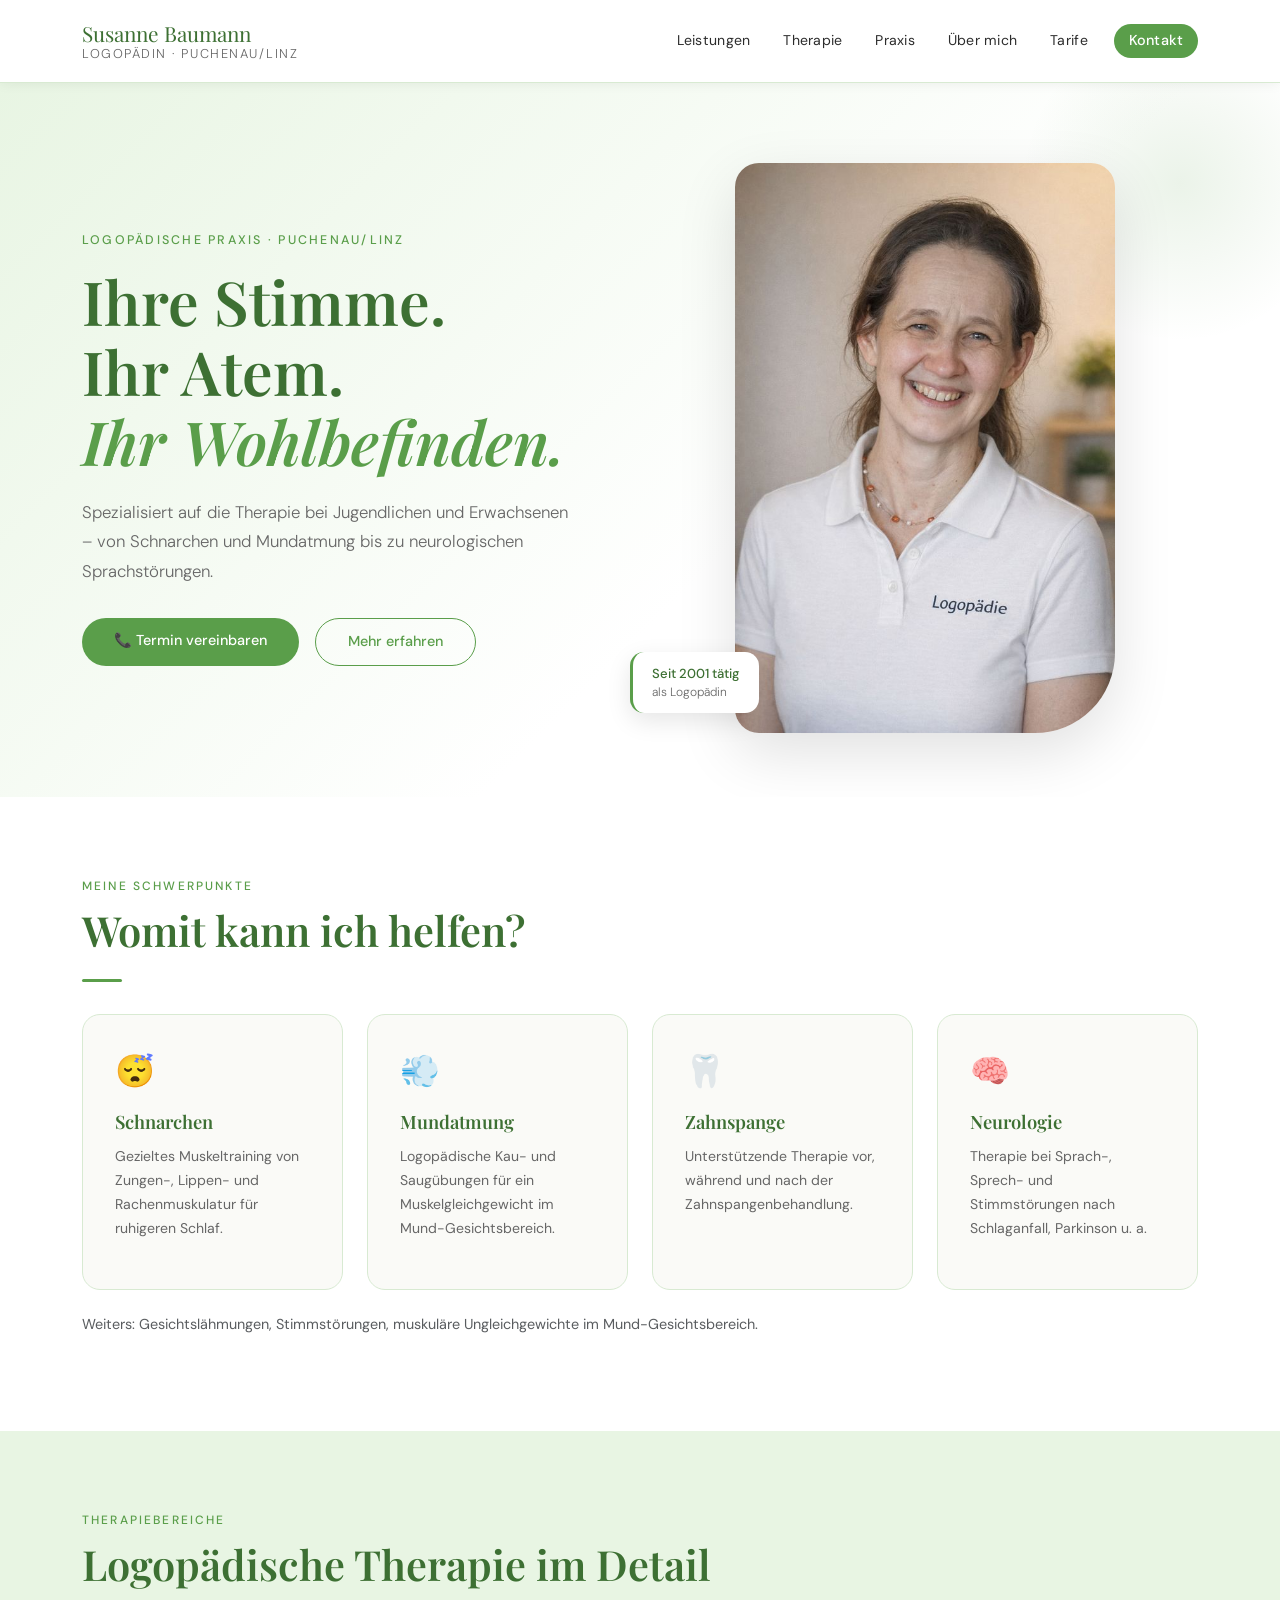
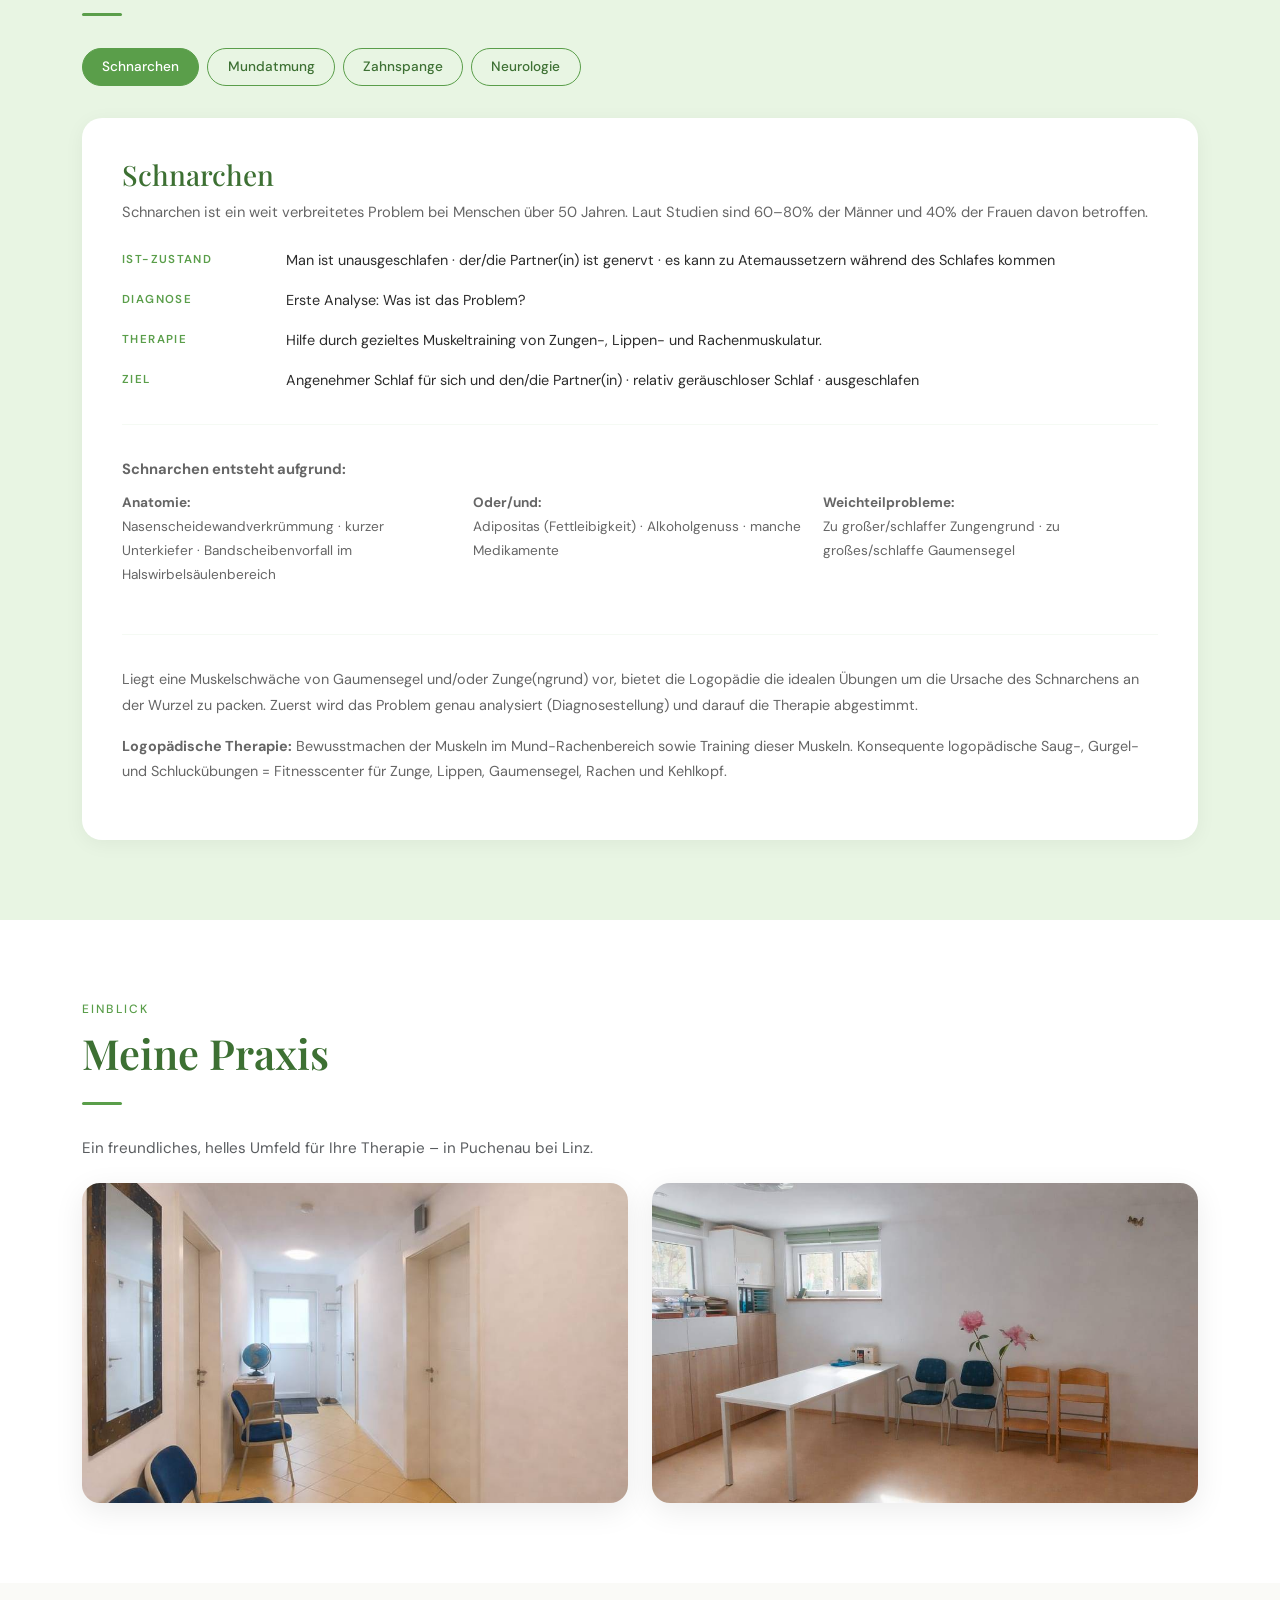
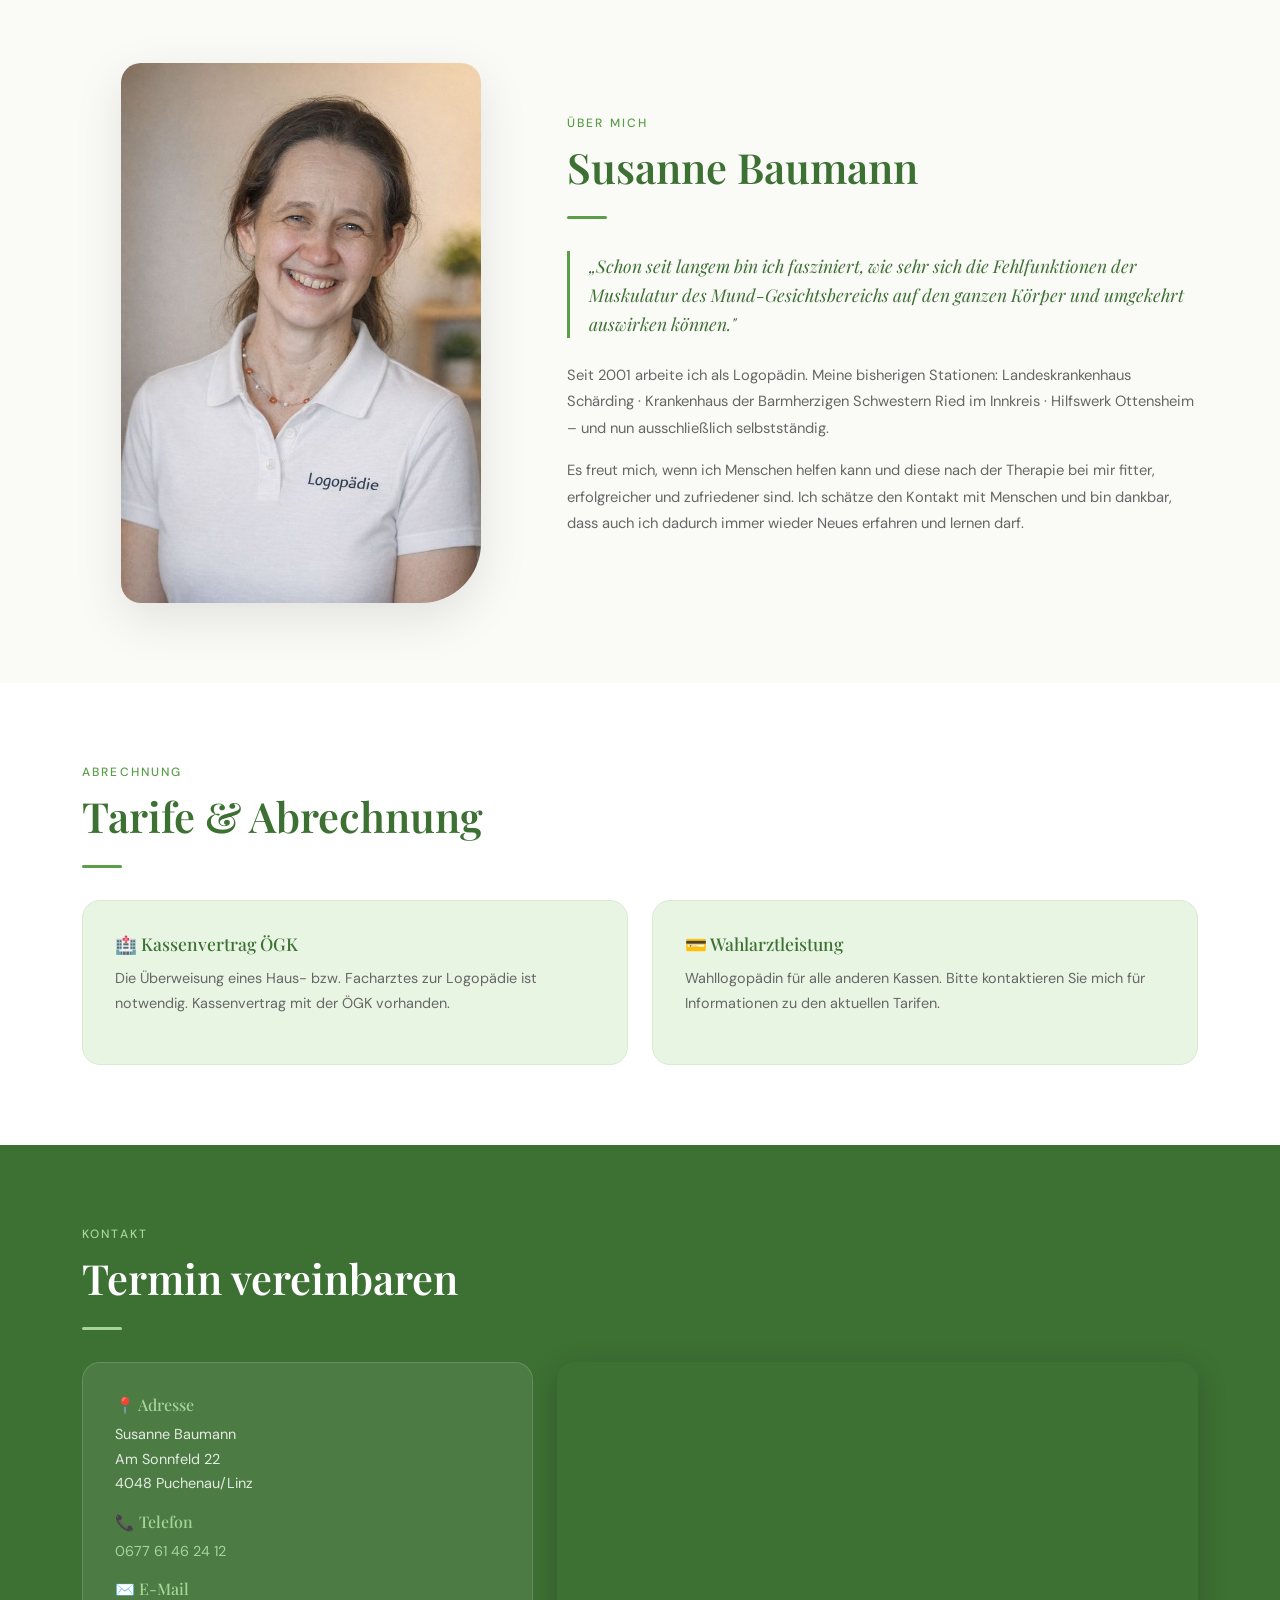
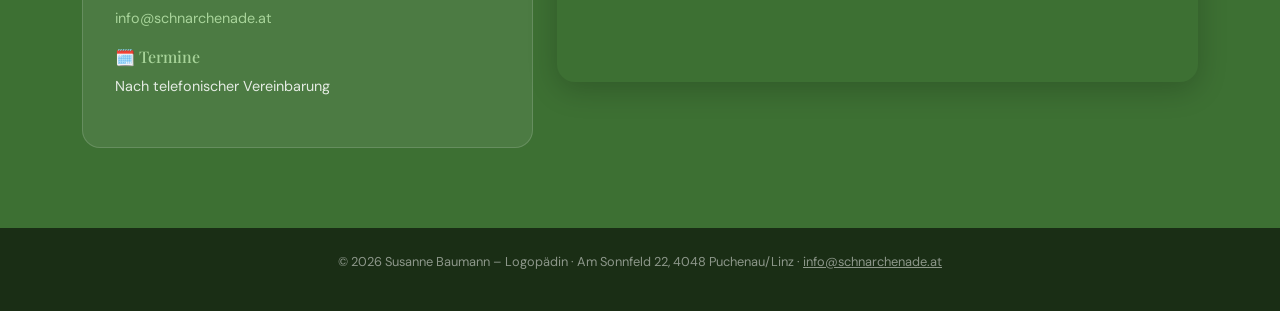
==== index.html @ 0a7bc2b5 "index added" ====
<!DOCTYPE html>
<html lang="de">
<head>
  <meta charset="UTF-8" />
  <meta name="viewport" content="width=device-width, initial-scale=1.0"/>
  <title>Susanne Baumann – Logopädin | Puchenau/Linz</title>
  <link href="https://cdnjs.cloudflare.com/ajax/libs/bootstrap/5.3.2/css/bootstrap.min.css" rel="stylesheet"/>
  <link href="https://fonts.googleapis.com/css2?family=Playfair+Display:ital,wght@0,400;0,600;1,400&family=DM+Sans:wght@300;400;500&display=swap" rel="stylesheet"/>
  <style>
    :root {
      --green: #5a9e4a;
      --green-dark: #3d7033;
      --green-light: #e8f5e3;
      --green-mid: #a8d49a;
      --off-white: #fafaf7;
      --text: #2c2c2c;
      --text-muted: #666;
      --border: #d8ead2;
    }

    * { box-sizing: border-box; margin: 0; padding: 0; }

    body {
      font-family: 'DM Sans', sans-serif;
      color: var(--text);
      background: var(--off-white);
      scroll-behavior: smooth;
    }

    /* ── NAVBAR ── */
    .navbar {
      background: white;
      border-bottom: 1px solid var(--border);
      padding: 1rem 0;
      position: sticky;
      top: 0;
      z-index: 1000;
      box-shadow: 0 1px 12px rgba(0,0,0,0.06);
    }
    .navbar-brand {
      font-family: 'Playfair Display', serif;
      font-size: 1.3rem;
      color: var(--green-dark) !important;
      line-height: 1.2;
    }
    .navbar-brand span {
      display: block;
      font-size: 0.8rem;
      font-family: 'DM Sans', sans-serif;
      font-weight: 300;
      color: var(--text-muted);
      letter-spacing: 0.12em;
      text-transform: uppercase;
    }
    .nav-link {
      color: var(--text) !important;
      font-size: 0.88rem;
      font-weight: 400;
      letter-spacing: 0.02em;
      padding: 0.4rem 0.9rem !important;
      border-radius: 20px;
      transition: all 0.2s;
    }
    .nav-link:hover, .nav-link.active {
      background: var(--green-light);
      color: var(--green-dark) !important;
    }
    .navbar-toggler { border: none; }
    .navbar-toggler:focus { box-shadow: none; }

    /* ── HERO ── */
    #hero {
      background: linear-gradient(135deg, var(--green-light) 0%, #fff 60%);
      padding: 5rem 0 4rem;
      position: relative;
      overflow: hidden;
    }
    #hero::before {
      content: '';
      position: absolute;
      top: -60px; right: -60px;
      width: 320px; height: 320px;
      border-radius: 50%;
      background: radial-gradient(circle, rgba(90,158,74,0.12), transparent 70%);
    }
    .hero-eyebrow {
      font-size: 0.78rem;
      letter-spacing: 0.18em;
      text-transform: uppercase;
      color: var(--green);
      font-weight: 500;
      margin-bottom: 1rem;
    }
    .hero-title {
      font-family: 'Playfair Display', serif;
      font-size: clamp(2.2rem, 5vw, 3.8rem);
      font-weight: 600;
      line-height: 1.15;
      color: var(--green-dark);
      margin-bottom: 1.4rem;
    }
    .hero-title em {
      font-style: italic;
      color: var(--green);
    }
    .hero-lead {
      font-size: 1.05rem;
      color: var(--text-muted);
      font-weight: 300;
      max-width: 500px;
      line-height: 1.75;
      margin-bottom: 2rem;
    }
    .btn-primary-green {
      background: var(--green);
      color: white;
      border: none;
      padding: 0.75rem 2rem;
      border-radius: 40px;
      font-size: 0.9rem;
      font-weight: 500;
      text-decoration: none;
      transition: all 0.25s;
      display: inline-block;
    }
    .btn-primary-green:hover {
      background: var(--green-dark);
      color: white;
      transform: translateY(-1px);
      box-shadow: 0 6px 20px rgba(90,158,74,0.3);
    }
    .btn-outline-green {
      border: 1.5px solid var(--green);
      color: var(--green);
      padding: 0.75rem 2rem;
      border-radius: 40px;
      font-size: 0.9rem;
      font-weight: 500;
      text-decoration: none;
      transition: all 0.25s;
      display: inline-block;
      background: transparent;
    }
    .btn-outline-green:hover {
      background: var(--green-light);
      color: var(--green-dark);
    }
    .hero-photo-wrap {
      position: relative;
    }
    .hero-photo {
      width: 100%;
      max-width: 380px;
      border-radius: 24px 24px 80px 24px;
      object-fit: cover;
      box-shadow: 0 20px 60px rgba(0,0,0,0.12);
      display: block;
      margin: 0 auto;
    }
    .hero-badge {
      position: absolute;
      bottom: 20px; left: -10px;
      background: white;
      border-radius: 14px;
      padding: 0.75rem 1.2rem;
      box-shadow: 0 8px 24px rgba(0,0,0,0.1);
      font-size: 0.82rem;
      font-weight: 500;
      color: var(--green-dark);
      border-left: 3px solid var(--green);
    }
    .hero-badge small { display: block; color: var(--text-muted); font-weight: 300; font-size: 0.75rem; }

    /* ── SECTION TITLES ── */
    section { padding: 5rem 0; }
    .section-label {
      font-size: 0.75rem;
      letter-spacing: 0.18em;
      text-transform: uppercase;
      color: var(--green);
      font-weight: 500;
      margin-bottom: 0.6rem;
    }
    .section-title {
      font-family: 'Playfair Display', serif;
      font-size: clamp(1.7rem, 3.5vw, 2.6rem);
      font-weight: 600;
      color: var(--green-dark);
      margin-bottom: 1.5rem;
    }
    .divider {
      width: 40px;
      height: 3px;
      background: var(--green);
      border-radius: 2px;
      margin-bottom: 2rem;
    }

    /* ── SPECIALISIERUNGEN ── */
    #spezialisierungen { background: white; }
    .service-card {
      background: var(--off-white);
      border: 1px solid var(--border);
      border-radius: 18px;
      padding: 2rem;
      height: 100%;
      transition: all 0.25s;
      cursor: pointer;
      text-decoration: none;
      color: inherit;
      display: block;
    }
    .service-card:hover {
      transform: translateY(-4px);
      box-shadow: 0 16px 40px rgba(90,158,74,0.12);
      border-color: var(--green-mid);
      color: inherit;
    }
    .service-icon {
      font-size: 2rem;
      margin-bottom: 1rem;
    }
    .service-card h4 {
      font-family: 'Playfair Display', serif;
      font-size: 1.15rem;
      font-weight: 600;
      color: var(--green-dark);
      margin-bottom: 0.75rem;
    }
    .service-card p { font-size: 0.88rem; color: var(--text-muted); line-height: 1.7; }

    /* ── LEISTUNGEN DETAIL ── */
    #leistungen { background: var(--green-light); }
    .leistung-panel {
      display: none;
    }
    .leistung-panel.active { display: block; }
    .leistung-tabs {
      display: flex;
      flex-wrap: wrap;
      gap: 0.5rem;
      margin-bottom: 2rem;
    }
    .leistung-tab {
      padding: 0.5rem 1.2rem;
      border-radius: 25px;
      border: 1.5px solid var(--green);
      background: transparent;
      color: var(--green-dark);
      font-size: 0.85rem;
      font-weight: 500;
      cursor: pointer;
      transition: all 0.2s;
    }
    .leistung-tab.active, .leistung-tab:hover {
      background: var(--green);
      color: white;
    }
    .info-grid {
      display: grid;
      grid-template-columns: 140px 1fr;
      gap: 1rem 1.5rem;
      margin-top: 1.5rem;
    }
    .info-label {
      font-size: 0.72rem;
      letter-spacing: 0.12em;
      text-transform: uppercase;
      font-weight: 600;
      color: var(--green);
      padding-top: 2px;
    }
    .info-val { font-size: 0.9rem; color: var(--text); line-height: 1.65; }
    .leistung-content-box {
      background: white;
      border-radius: 20px;
      padding: 2.5rem;
      box-shadow: 0 4px 20px rgba(0,0,0,0.05);
    }
    .leistung-content-box h3 {
      font-family: 'Playfair Display', serif;
      color: var(--green-dark);
      margin-bottom: 0.5rem;
    }
    .leistung-content-box p { font-size: 0.92rem; line-height: 1.75; color: var(--text-muted); }
    .leistung-content-box ul { padding-left: 1.2rem; }
    .leistung-content-box ul li { font-size: 0.9rem; color: var(--text-muted); margin-bottom: 0.3rem; }

    /* ── PRAXIS FOTOS ── */
    #praxis { background: white; }
    .praxis-img {
      border-radius: 18px;
      object-fit: cover;
      width: 100%;
      height: 320px;
      box-shadow: 0 8px 30px rgba(0,0,0,0.08);
    }

    /* ── ÜBER MICH ── */
    #about { background: var(--off-white); }
    .about-photo {
      border-radius: 20px 20px 60px 20px;
      object-fit: cover;
      width: 100%;
      max-width: 360px;
      box-shadow: 0 16px 50px rgba(0,0,0,0.1);
    }
    .about-quote {
      font-family: 'Playfair Display', serif;
      font-style: italic;
      font-size: 1.1rem;
      color: var(--green-dark);
      border-left: 3px solid var(--green);
      padding-left: 1.2rem;
      margin: 1.5rem 0;
      line-height: 1.65;
    }

    /* ── TARIFE ── */
    #tarife { background: white; }
    .tarif-card {
      background: var(--green-light);
      border-radius: 18px;
      padding: 2rem;
      border: 1px solid var(--border);
    }
    .tarif-card h4 {
      font-family: 'Playfair Display', serif;
      color: var(--green-dark);
      font-size: 1.1rem;
      margin-bottom: 0.75rem;
    }

    /* ── KONTAKT ── */
    #kontakt { background: var(--green-dark); color: white; }
    #kontakt .section-title { color: white; }
    #kontakt .section-label { color: var(--green-mid); }
    .kontakt-card {
      background: rgba(255,255,255,0.08);
      border: 1px solid rgba(255,255,255,0.15);
      border-radius: 18px;
      padding: 2rem;
    }
    .kontakt-card h5 {
      font-family: 'Playfair Display', serif;
      font-size: 1rem;
      margin-bottom: 0.5rem;
      color: var(--green-mid);
    }
    .kontakt-card p { color: rgba(255,255,255,0.85); font-size: 0.9rem; line-height: 1.7; }
    .kontakt-card a { color: var(--green-mid); text-decoration: none; }
    .kontakt-card a:hover { color: white; }
    .map-wrap {
      border-radius: 18px;
      overflow: hidden;
      height: 320px;
      box-shadow: 0 8px 30px rgba(0,0,0,0.2);
    }
    .map-wrap iframe { width: 100%; height: 100%; border: 0; }

    /* ── FOOTER ── */
    footer {
      background: #1a2e15;
      color: rgba(255,255,255,0.5);
      text-align: center;
      padding: 1.5rem;
      font-size: 0.8rem;
    }

    /* ── RESPONSIVE ── */
    @media (max-width: 768px) {
      #hero { padding: 3rem 0 2.5rem; }
      .hero-photo { max-width: 280px; margin-top: 2.5rem; }
      .hero-badge { display: none; }
      .info-grid { grid-template-columns: 1fr; gap: 0.5rem; }
      .info-label { margin-bottom: 0; }
      section { padding: 3.5rem 0; }
    }

    /* ── ANIMATIONS ── */
    .fade-in {
      opacity: 0;
      transform: translateY(20px);
      transition: opacity 0.5s ease, transform 0.5s ease;
    }
    .fade-in.visible {
      opacity: 1;
      transform: translateY(0);
    }
  </style>
</head>
<body>

<!-- NAVBAR -->
<nav class="navbar navbar-expand-lg">
  <div class="container">
    <a class="navbar-brand" href="#hero">
      Susanne Baumann
      <span>Logopädin · Puchenau/Linz</span>
    </a>
    <button class="navbar-toggler" type="button" data-bs-toggle="collapse" data-bs-target="#navMenu">
      <span class="navbar-toggler-icon"></span>
    </button>
    <div class="collapse navbar-collapse justify-content-end" id="navMenu">
      <ul class="navbar-nav gap-1">
        <li class="nav-item"><a class="nav-link" href="#spezialisierungen">Leistungen</a></li>
        <li class="nav-item"><a class="nav-link" href="#leistungen">Therapie</a></li>
        <li class="nav-item"><a class="nav-link" href="#praxis">Praxis</a></li>
        <li class="nav-item"><a class="nav-link" href="#about">Über mich</a></li>
        <li class="nav-item"><a class="nav-link" href="#tarife">Tarife</a></li>
        <li class="nav-item"><a class="nav-link btn-primary-green ms-2" href="#kontakt" style="color:white!important">Kontakt</a></li>
      </ul>
    </div>
  </div>
</nav>

<!-- HERO -->
<section id="hero">
  <div class="container">
    <div class="row align-items-center">
      <div class="col-lg-6 col-md-7">
        <p class="hero-eyebrow">Logopädische Praxis · Puchenau/Linz</p>
        <h1 class="hero-title">Ihre Stimme.<br>Ihr Atem.<br><em>Ihr Wohlbefinden.</em></h1>
        <p class="hero-lead">Spezialisiert auf die Therapie bei Jugendlichen und Erwachsenen – von Schnarchen und Mundatmung bis zu neurologischen Sprachstörungen.</p>
        <div class="d-flex flex-wrap gap-3">
          <a href="tel:067761462412" class="btn-primary-green">📞 Termin vereinbaren</a>
          <a href="#leistungen" class="btn-outline-green">Mehr erfahren</a>
        </div>
      </div>
      <div class="col-lg-6 col-md-5 hero-photo-wrap">
        <img src="[data-uri]" alt="Susanne Baumann, Logopädin" class="hero-photo"/>
        <div class="hero-badge">
          Seit 2001 tätig<br><small>als Logopädin</small>
        </div>
      </div>
    </div>
  </div>
</section>

<!-- SPEZIALISIERUNGEN -->
<section id="spezialisierungen">
  <div class="container">
    <div class="fade-in">
      <p class="section-label">Meine Schwerpunkte</p>
      <h2 class="section-title">Womit kann ich helfen?</h2>
      <div class="divider"></div>
    </div>
    <div class="row g-4">
      <div class="col-md-6 col-lg-3 fade-in">
        <a href="#" onclick="showTab('schnarchen')" class="service-card">
          <div class="service-icon">😴</div>
          <h4>Schnarchen</h4>
          <p>Gezieltes Muskeltraining von Zungen-, Lippen- und Rachenmuskulatur für ruhigeren Schlaf.</p>
        </a>
      </div>
      <div class="col-md-6 col-lg-3 fade-in">
        <a href="#" onclick="showTab('mundatmung')" class="service-card">
          <div class="service-icon">💨</div>
          <h4>Mundatmung</h4>
          <p>Logopädische Kau- und Saugübungen für ein Muskelgleichgewicht im Mund-Gesichtsbereich.</p>
        </a>
      </div>
      <div class="col-md-6 col-lg-3 fade-in">
        <a href="#" onclick="showTab('zahnspange')" class="service-card">
          <div class="service-icon">🦷</div>
          <h4>Zahnspange</h4>
          <p>Unterstützende Therapie vor, während und nach der Zahnspangenbehandlung.</p>
        </a>
      </div>
      <div class="col-md-6 col-lg-3 fade-in">
        <a href="#" onclick="showTab('neurologie')" class="service-card">
          <div class="service-icon">🧠</div>
          <h4>Neurologie</h4>
          <p>Therapie bei Sprach-, Sprech- und Stimmstörungen nach Schlaganfall, Parkinson u. a.</p>
        </a>
      </div>
    </div>
    <p class="text-muted mt-4 fade-in" style="font-size:0.9rem">Weiters: Gesichtslähmungen, Stimmstörungen, muskuläre Ungleichgewichte im Mund-Gesichtsbereich.</p>
  </div>
</section>

<!-- LEISTUNGEN DETAIL -->
<section id="leistungen">
  <div class="container">
    <div class="fade-in">
      <p class="section-label">Therapiebereiche</p>
      <h2 class="section-title">Logopädische Therapie im Detail</h2>
      <div class="divider"></div>
    </div>
    <div class="leistung-tabs fade-in">
      <button class="leistung-tab active" onclick="showTab('schnarchen')">Schnarchen</button>
      <button class="leistung-tab" onclick="showTab('mundatmung')">Mundatmung</button>
      <button class="leistung-tab" onclick="showTab('zahnspange')">Zahnspange</button>
      <button class="leistung-tab" onclick="showTab('neurologie')">Neurologie</button>
    </div>

    <!-- SCHNARCHEN -->
    <div class="leistung-panel active fade-in" id="panel-schnarchen">
      <div class="leistung-content-box">
        <h3>Schnarchen</h3>
        <p class="mt-2 mb-3">Schnarchen ist ein weit verbreitetes Problem bei Menschen über 50 Jahren. Laut Studien sind 60–80% der Männer und 40% der Frauen davon betroffen.</p>
        <div class="info-grid">
          <span class="info-label">Ist-Zustand</span>
          <span class="info-val">Man ist unausgeschlafen · der/die Partner(in) ist genervt · es kann zu Atemaussetzern während des Schlafes kommen</span>
          <span class="info-label">Diagnose</span>
          <span class="info-val">Erste Analyse: Was ist das Problem?</span>
          <span class="info-label">Therapie</span>
          <span class="info-val">Hilfe durch gezieltes Muskeltraining von Zungen-, Lippen- und Rachenmuskulatur.</span>
          <span class="info-label">Ziel</span>
          <span class="info-val">Angenehmer Schlaf für sich und den/die Partner(in) · relativ geräuschloser Schlaf · ausgeschlafen</span>
        </div>
        <hr style="border-color:var(--border); margin: 2rem 0"/>
        <p class="mb-2"><strong>Schnarchen entsteht aufgrund:</strong></p>
        <div class="row g-3">
          <div class="col-md-4">
            <p style="font-size:0.85rem; color:var(--text-muted)"><strong>Anatomie:</strong><br>Nasenscheidewandverkrümmung · kurzer Unterkiefer · Bandscheibenvorfall im Halswirbelsäulenbereich</p>
          </div>
          <div class="col-md-4">
            <p style="font-size:0.85rem; color:var(--text-muted)"><strong>Oder/und:</strong><br>Adipositas (Fettleibigkeit) · Alkoholgenuss · manche Medikamente</p>
          </div>
          <div class="col-md-4">
            <p style="font-size:0.85rem; color:var(--text-muted)"><strong>Weichteilprobleme:</strong><br>Zu großer/schlaffer Zungengrund · zu großes/schlaffe Gaumensegel</p>
          </div>
        </div>
        <hr style="border-color:var(--border); margin: 2rem 0"/>
        <p style="font-size:0.9rem; color:var(--text-muted)">Liegt eine Muskelschwäche von Gaumensegel und/oder Zunge(ngrund) vor, bietet die Logopädie die idealen Übungen um die Ursache des Schnarchens an der Wurzel zu packen. Zuerst wird das Problem genau analysiert (Diagnosestellung) und darauf die Therapie abgestimmt.</p>
        <p class="mt-3" style="font-size:0.9rem; color:var(--text-muted)"><strong>Logopädische Therapie:</strong> Bewusstmachen der Muskeln im Mund-Rachenbereich sowie Training dieser Muskeln. Konsequente logopädische Saug-, Gurgel- und Schluckübungen = Fitnesscenter für Zunge, Lippen, Gaumensegel, Rachen und Kehlkopf.</p>
      </div>
    </div>

    <!-- MUNDATMUNG -->
    <div class="leistung-panel fade-in" id="panel-mundatmung">
      <div class="leistung-content-box">
        <h3>Mundatmung</h3>
        <p class="mt-2 mb-3">Logopädische Therapie für die Umstellung auf Nasenatmung – in jedem Alter sinnvoll.</p>
        <div class="info-grid">
          <span class="info-label">Warum</span>
          <span class="info-val">Ein geschlossener Mund hat den Vorteil, dass die Atemluft gefiltert, angefeuchtet und angewärmt in den Körper kommt. Dies bedeutet weniger Atemwegserkrankungen und Mittelohrentzündungen.</span>
          <span class="info-label">Wie</span>
          <span class="info-val">Durch logopädische Kau- und Saugübungen erreicht man ein Muskelgleichgewicht im Mund-Gesichtsbereich.</span>
          <span class="info-label">Wann</span>
          <span class="info-val">In jedem Alter sinnvoll, da sich durch die Nasenatmung die Lebensqualität für viele sehr verbessert.</span>
          <span class="info-label">Ziel</span>
          <span class="info-val">Nasenatmung</span>
          <span class="info-label">Sonstiges</span>
          <span class="info-val">Menschen mit offener Mundhaltung neigen sehr häufig zum Schnarchen.</span>
        </div>
      </div>
    </div>

    <!-- ZAHNSPANGE -->
    <div class="leistung-panel fade-in" id="panel-zahnspange">
      <div class="leistung-content-box">
        <h3>Zahnspange</h3>
        <p class="mt-2 mb-3">Logopädische Therapie als Begleitung zur Zahnspangenbehandlung.</p>
        <div class="info-grid">
          <span class="info-label">Wann</span>
          <span class="info-val">Vor, während und nach der Zahnspangenbehandlung besteht die Möglichkeit der logopädischen Therapie.</span>
          <span class="info-label">Warum</span>
          <span class="info-val">Lippen-, Zungen- und andere Gesichts- und Kaumuskeln sind maßgeblich an der Formung der Zahnstellung beteiligt. Zu schwache oder zu starke Muskeln können zu Zahnfehlstellungen führen. Ein ausgewogenes Verhältnis der Muskulatur hilft enorm, Zahnstellungen d.h. Zahnbögen harmonisch zu formen.</span>
          <span class="info-label">Wie</span>
          <span class="info-val">Durch logopädische Kau-, Saug- und Schluckübungen erreicht man ein Muskelgleichgewicht im Mund-Gesichtsbereich.</span>
          <span class="info-label">Ziel</span>
          <span class="info-val">Dauerhafter Erfolg der Zahnspangenbehandlung + ev. schnelleres Erreichen des Ziels der Zahnspangenbehandlung.</span>
        </div>
      </div>
    </div>

    <!-- NEUROLOGIE -->
    <div class="leistung-panel fade-in" id="panel-neurologie">
      <div class="leistung-content-box">
        <h3>Neurologie</h3>
        <p class="mt-2 mb-3">Logopädische Therapie nach neurologischen Erkrankungen.</p>
        <div class="info-grid">
          <span class="info-label">Warum / Wann</span>
          <span class="info-val">Nach Schlaganfall, Gehirnblutung, Schädel-Hirn-Trauma, bei Parkinson etc. bestehen Probleme der Sprache, des Sprechens, der Stimme, der Atmung und des Schluckens.</span>
          <span class="info-label">Ziel</span>
          <span class="info-val">Verbesserung der Sprache, des Sprechens, der Stimme und der Kommunikationsfähigkeit sowie des Schluckens.</span>
          <span class="info-label">Wo</span>
          <span class="info-val">In meiner Praxis. Bei Bedarf mache ich gerne Hausbesuche.</span>
        </div>
      </div>
    </div>
  </div>
</section>

<!-- PRAXIS FOTOS -->
<section id="praxis">
  <div class="container">
    <div class="fade-in">
      <p class="section-label">Einblick</p>
      <h2 class="section-title">Meine Praxis</h2>
      <div class="divider"></div>
      <p class="text-muted mb-4" style="font-size:0.95rem">Ein freundliches, helles Umfeld für Ihre Therapie – in Puchenau bei Linz.</p>
    </div>
    <div class="row g-4">
      <div class="col-md-6 fade-in">
        <img src="[data-uri]" alt="Wartebereich Praxis" class="praxis-img"/>
      </div>
      <div class="col-md-6 fade-in">
        <img src="[data-uri]" alt="Therapieraum Praxis" class="praxis-img"/>
      </div>
    </div>
  </div>
</section>

<!-- ÜBER MICH -->
<section id="about">
  <div class="container">
    <div class="row align-items-center g-5">
      <div class="col-md-5 text-center fade-in">
        <img src="[data-uri]" alt="Susanne Baumann" class="about-photo"/>
      </div>
      <div class="col-md-7 fade-in">
        <p class="section-label">Über mich</p>
        <h2 class="section-title">Susanne Baumann</h2>
        <div class="divider"></div>
        <blockquote class="about-quote">
          „Schon seit langem bin ich fasziniert, wie sehr sich die Fehlfunktionen der Muskulatur des Mund-Gesichtsbereichs auf den ganzen Körper und umgekehrt auswirken können."
        </blockquote>
        <p style="font-size:0.92rem; color:var(--text-muted); line-height:1.8">Seit 2001 arbeite ich als Logopädin. Meine bisherigen Stationen: Landeskrankenhaus Schärding · Krankenhaus der Barmherzigen Schwestern Ried im Innkreis · Hilfswerk Ottensheim – und nun ausschließlich selbstständig.</p>
        <p class="mt-3" style="font-size:0.92rem; color:var(--text-muted); line-height:1.8">Es freut mich, wenn ich Menschen helfen kann und diese nach der Therapie bei mir fitter, erfolgreicher und zufriedener sind. Ich schätze den Kontakt mit Menschen und bin dankbar, dass auch ich dadurch immer wieder Neues erfahren und lernen darf.</p>
      </div>
    </div>
  </div>
</section>

<!-- TARIFE -->
<section id="tarife">
  <div class="container">
    <div class="fade-in">
      <p class="section-label">Abrechnung</p>
      <h2 class="section-title">Tarife & Abrechnung</h2>
      <div class="divider"></div>
    </div>
    <div class="row g-4">
      <div class="col-md-6 fade-in">
        <div class="tarif-card">
          <h4>🏥 Kassenvertrag ÖGK</h4>
          <p style="font-size:0.9rem; color:var(--text-muted); line-height:1.75">Die Überweisung eines Haus- bzw. Facharztes zur Logopädie ist notwendig. Kassenvertrag mit der ÖGK vorhanden.</p>
        </div>
      </div>
      <div class="col-md-6 fade-in">
        <div class="tarif-card">
          <h4>💳 Wahlarztleistung</h4>
          <p style="font-size:0.9rem; color:var(--text-muted); line-height:1.75">Wahllogopädin für alle anderen Kassen. Bitte kontaktieren Sie mich für Informationen zu den aktuellen Tarifen.</p>
        </div>
      </div>
    </div>
  </div>
</section>

<!-- KONTAKT -->
<section id="kontakt">
  <div class="container">
    <div class="fade-in">
      <p class="section-label">Kontakt</p>
      <h2 class="section-title">Termin vereinbaren</h2>
      <div class="divider" style="background:var(--green-mid)"></div>
    </div>
    <div class="row g-4 align-items-stretch">
      <div class="col-md-5 fade-in">
        <div class="kontakt-card h-100">
          <h5>📍 Adresse</h5>
          <p>Susanne Baumann<br>Am Sonnfeld 22<br>4048 Puchenau/Linz</p>
          <h5 class="mt-3">📞 Telefon</h5>
          <p><a href="tel:067761462412">0677 61 46 24 12</a></p>
          <h5 class="mt-3">✉️ E-Mail</h5>
          <p><a href="mailto:info@schnarchenade.at">info@schnarchenade.at</a></p>
          <h5 class="mt-3">🗓️ Termine</h5>
          <p>Nach telefonischer Vereinbarung</p>
        </div>
      </div>
      <div class="col-md-7 fade-in">
        <div class="map-wrap">
          <iframe
            src="https://www.google.com/maps/embed?pb=!1m18!1m12!1m3!1d2655.2!2d14.2613!3d48.3287!2m3!1f0!2f0!3f0!3m2!1i1024!2i768!4f13.1!3m3!1m2!1s0x0%3A0x0!2zQW0gU29ubmZlbGQgMjIsIDQwNDggUHVjaGVuYXU!5e0!3m2!1sde!2sat!4v1234567890"
            allowfullscreen="" loading="lazy"
            referrerpolicy="no-referrer-when-downgrade">
          </iframe>
        </div>
      </div>
    </div>
  </div>
</section>

<!-- FOOTER -->
<footer>
  <p>© 2026 Susanne Baumann – Logopädin · Am Sonnfeld 22, 4048 Puchenau/Linz · <a href="mailto:info@schnarchenade.at" style="color:rgba(255,255,255,0.5)">info@schnarchenade.at</a></p>
</footer>

<script src="https://cdnjs.cloudflare.com/ajax/libs/bootstrap/5.3.2/js/bootstrap.bundle.min.js"></script>
<script>
  // Tab switching
  function showTab(name) {
    // Hide all panels
    document.querySelectorAll('.leistung-panel').forEach(p => p.classList.remove('active'));
    document.querySelectorAll('.leistung-tab').forEach(t => t.classList.remove('active'));
    // Show selected
    const panel = document.getElementById('panel-' + name);
    if (panel) panel.classList.add('active');
    // Activate tab button
    document.querySelectorAll('.leistung-tab').forEach(t => {
      if (t.getAttribute('onclick').includes(name)) t.classList.add('active');
    });
    // Scroll to section
    document.getElementById('leistungen').scrollIntoView({behavior:'smooth'});
    return false;
  }

  // Scroll animations
  const observer = new IntersectionObserver((entries) => {
    entries.forEach(e => { if (e.isIntersecting) e.target.classList.add('visible'); });
  }, { threshold: 0.1 });
  document.querySelectorAll('.fade-in').forEach(el => observer.observe(el));

  // Active nav on scroll
  const sections = document.querySelectorAll('section[id]');
  const navLinks = document.querySelectorAll('.nav-link');
  window.addEventListener('scroll', () => {
    let current = '';
    sections.forEach(s => {
      if (window.scrollY >= s.offsetTop - 120) current = s.getAttribute('id');
    });
    navLinks.forEach(l => {
      l.classList.remove('active');
      if (l.getAttribute('href') === '#' + current) l.classList.add('active');
    });
  });
</script>
</body>
</html>
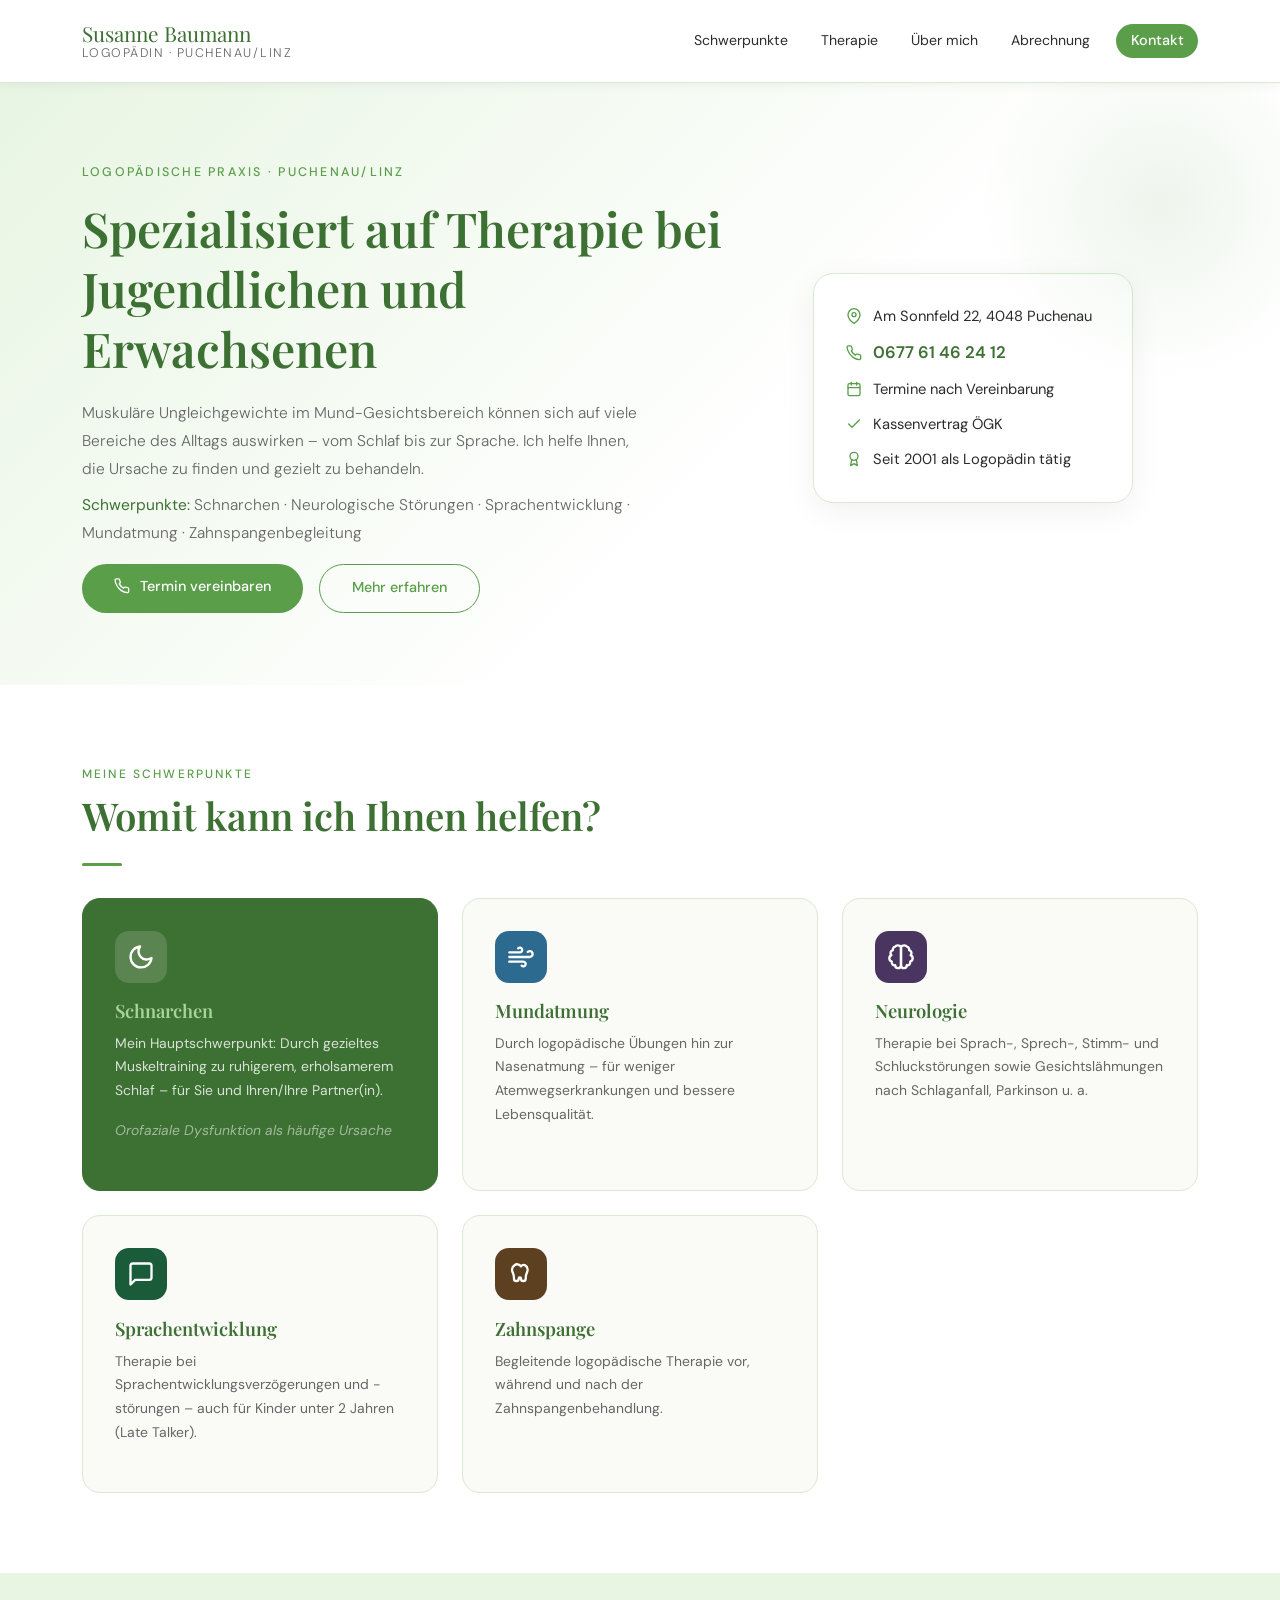
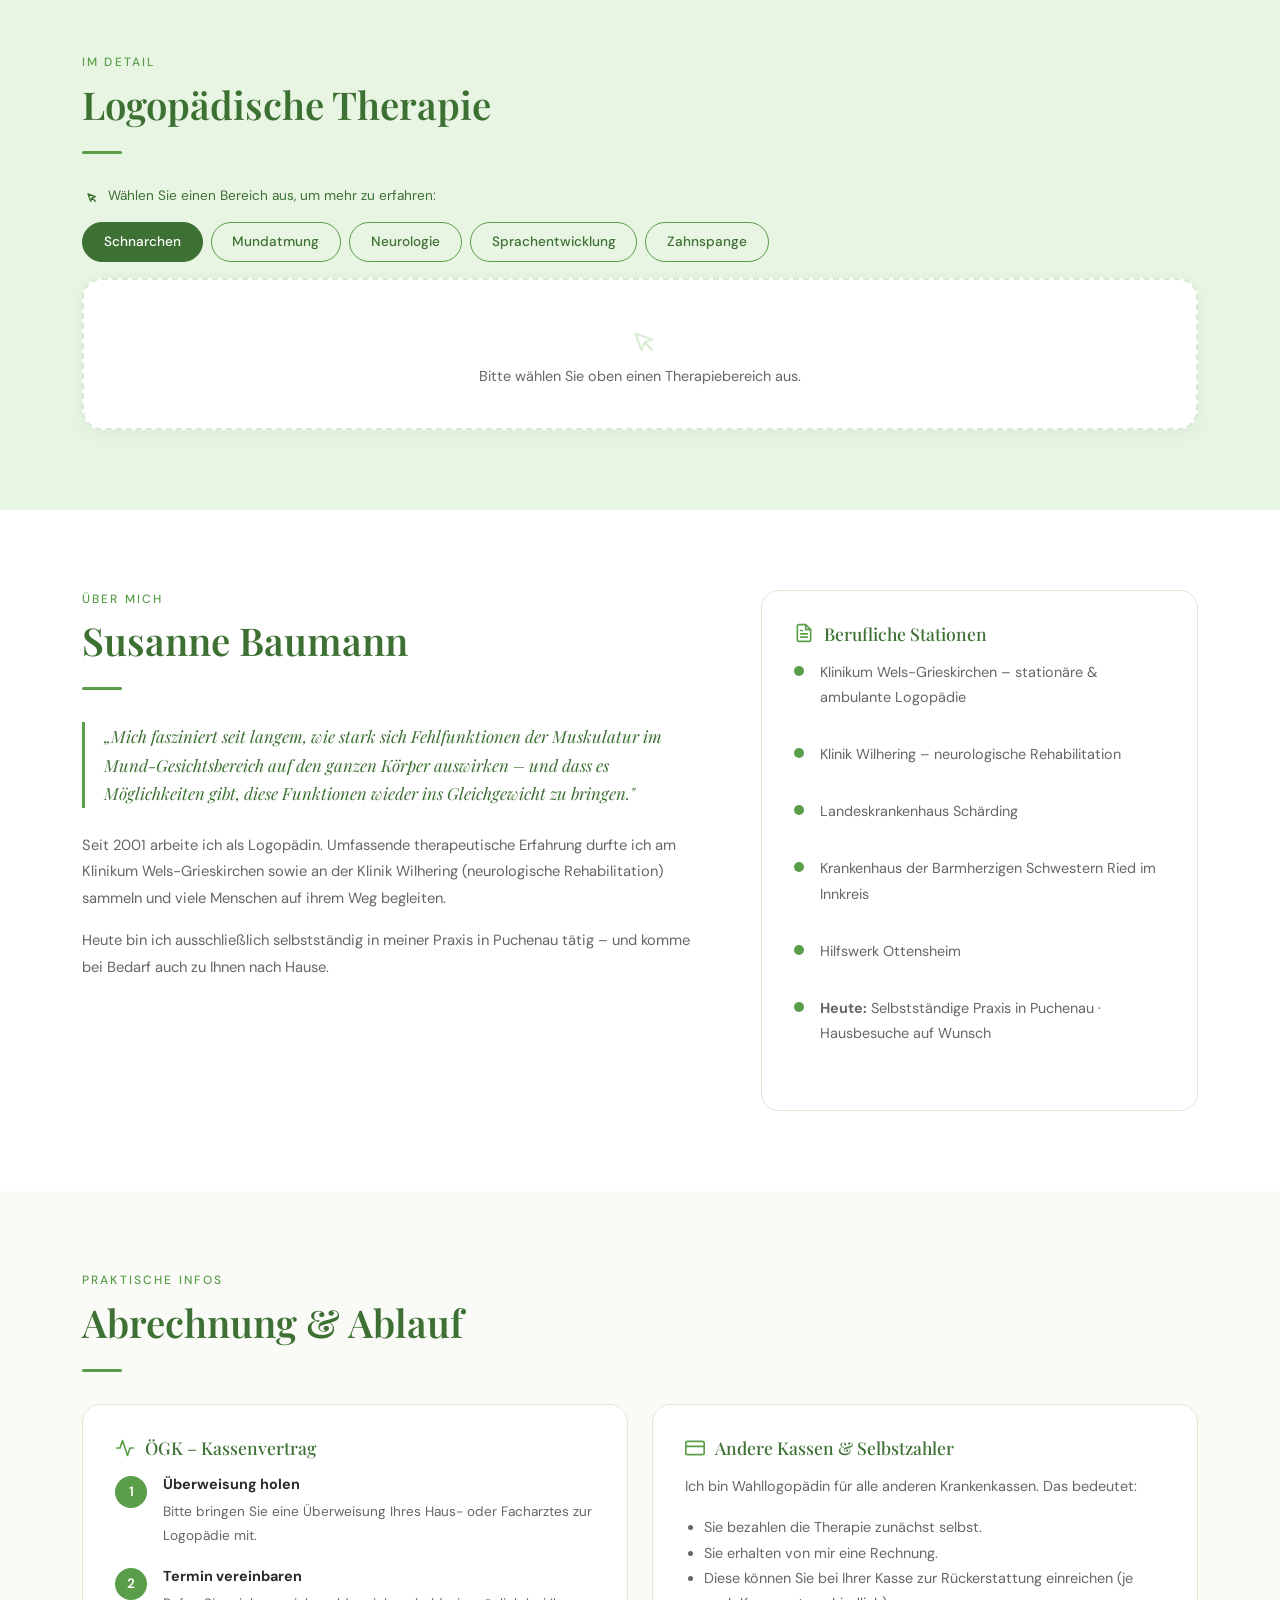
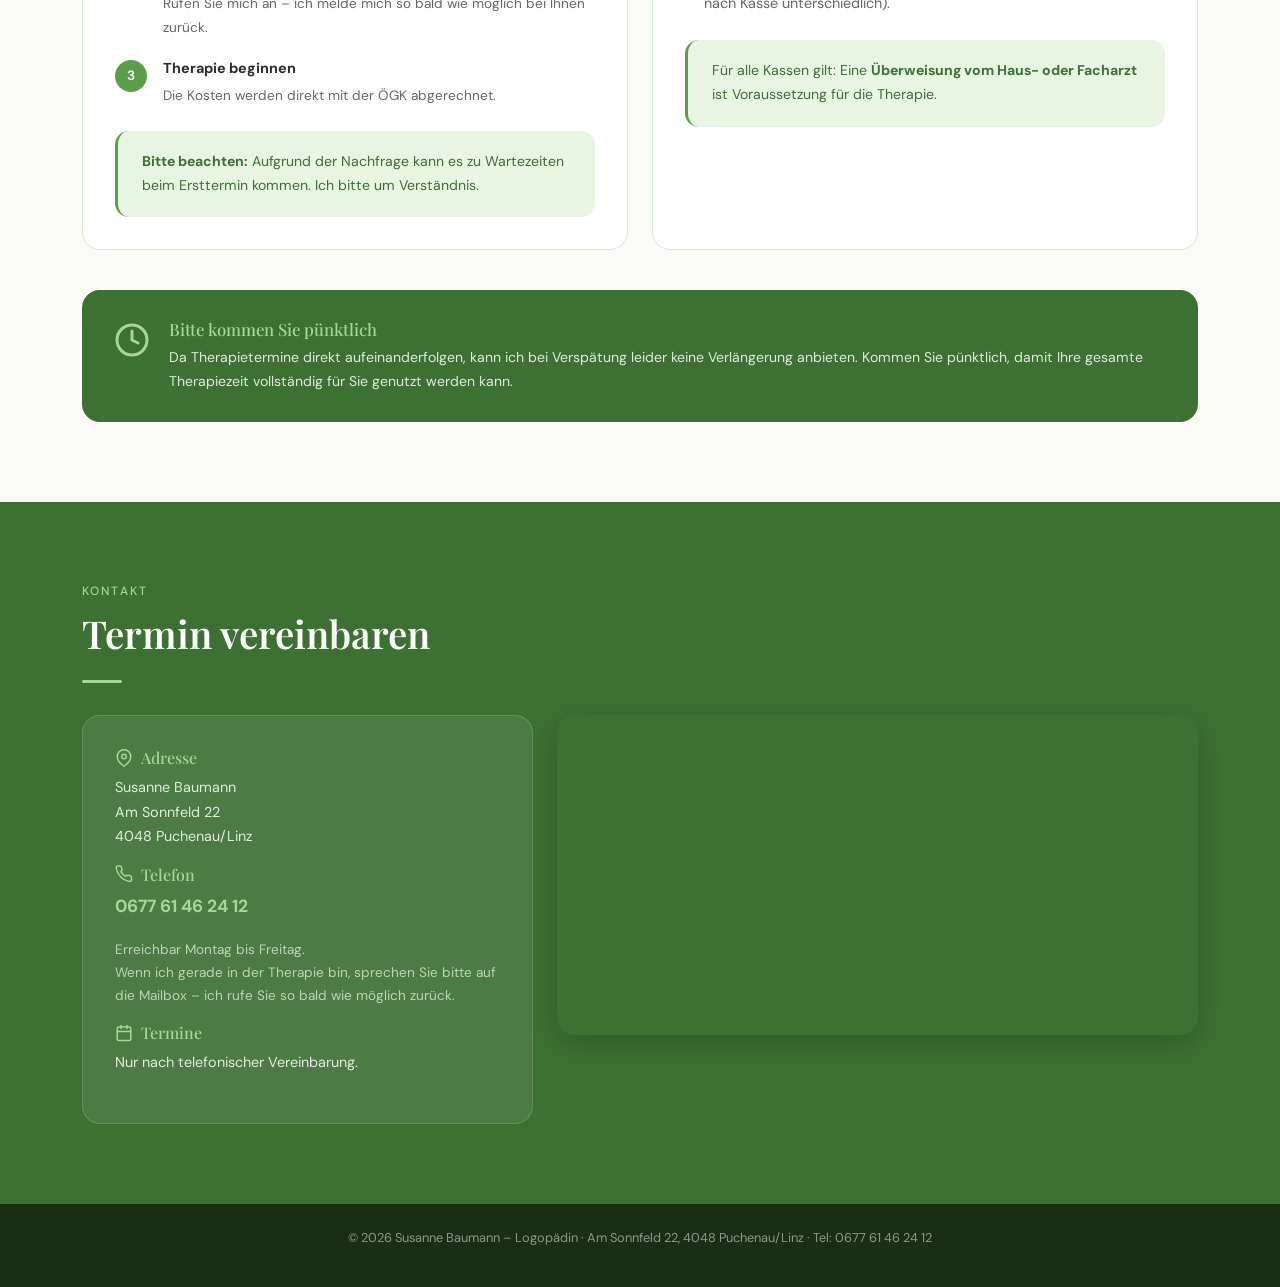
==== commit 8ee37004: "changes" ====
--- a/index.html
+++ b/index.html
@@ -6,408 +6,22 @@
   <title>Susanne Baumann – Logopädin | Puchenau/Linz</title>
   <link href="https://cdnjs.cloudflare.com/ajax/libs/bootstrap/5.3.2/css/bootstrap.min.css" rel="stylesheet"/>
   <link href="https://fonts.googleapis.com/css2?family=Playfair+Display:ital,wght@0,400;0,600;1,400&family=DM+Sans:wght@300;400;500&display=swap" rel="stylesheet"/>
-  <style>
-    :root {
-      --green: #5a9e4a;
-      --green-dark: #3d7033;
-      --green-light: #e8f5e3;
-      --green-mid: #a8d49a;
-      --off-white: #fafaf7;
-      --text: #2c2c2c;
-      --text-muted: #666;
-      --border: #d8ead2;
-    }
-
-    * { box-sizing: border-box; margin: 0; padding: 0; }
-
-    body {
-      font-family: 'DM Sans', sans-serif;
-      color: var(--text);
-      background: var(--off-white);
-      scroll-behavior: smooth;
-    }
-
-    /* ── NAVBAR ── */
-    .navbar {
-      background: white;
-      border-bottom: 1px solid var(--border);
-      padding: 1rem 0;
-      position: sticky;
-      top: 0;
-      z-index: 1000;
-      box-shadow: 0 1px 12px rgba(0,0,0,0.06);
-    }
-    .navbar-brand {
-      font-family: 'Playfair Display', serif;
-      font-size: 1.3rem;
-      color: var(--green-dark) !important;
-      line-height: 1.2;
-    }
-    .navbar-brand span {
-      display: block;
-      font-size: 0.8rem;
-      font-family: 'DM Sans', sans-serif;
-      font-weight: 300;
-      color: var(--text-muted);
-      letter-spacing: 0.12em;
-      text-transform: uppercase;
-    }
-    .nav-link {
-      color: var(--text) !important;
-      font-size: 0.88rem;
-      font-weight: 400;
-      letter-spacing: 0.02em;
-      padding: 0.4rem 0.9rem !important;
-      border-radius: 20px;
-      transition: all 0.2s;
-    }
-    .nav-link:hover, .nav-link.active {
-      background: var(--green-light);
-      color: var(--green-dark) !important;
-    }
-    .navbar-toggler { border: none; }
-    .navbar-toggler:focus { box-shadow: none; }
-
-    /* ── HERO ── */
-    #hero {
-      background: linear-gradient(135deg, var(--green-light) 0%, #fff 60%);
-      padding: 5rem 0 4rem;
-      position: relative;
-      overflow: hidden;
-    }
-    #hero::before {
-      content: '';
-      position: absolute;
-      top: -60px; right: -60px;
-      width: 320px; height: 320px;
-      border-radius: 50%;
-      background: radial-gradient(circle, rgba(90,158,74,0.12), transparent 70%);
-    }
-    .hero-eyebrow {
-      font-size: 0.78rem;
-      letter-spacing: 0.18em;
-      text-transform: uppercase;
-      color: var(--green);
-      font-weight: 500;
-      margin-bottom: 1rem;
-    }
-    .hero-title {
-      font-family: 'Playfair Display', serif;
-      font-size: clamp(2.2rem, 5vw, 3.8rem);
-      font-weight: 600;
-      line-height: 1.15;
-      color: var(--green-dark);
-      margin-bottom: 1.4rem;
-    }
-    .hero-title em {
-      font-style: italic;
-      color: var(--green);
-    }
-    .hero-lead {
-      font-size: 1.05rem;
-      color: var(--text-muted);
-      font-weight: 300;
-      max-width: 500px;
-      line-height: 1.75;
-      margin-bottom: 2rem;
-    }
-    .btn-primary-green {
-      background: var(--green);
-      color: white;
-      border: none;
-      padding: 0.75rem 2rem;
-      border-radius: 40px;
-      font-size: 0.9rem;
-      font-weight: 500;
-      text-decoration: none;
-      transition: all 0.25s;
-      display: inline-block;
-    }
-    .btn-primary-green:hover {
-      background: var(--green-dark);
-      color: white;
-      transform: translateY(-1px);
-      box-shadow: 0 6px 20px rgba(90,158,74,0.3);
-    }
-    .btn-outline-green {
-      border: 1.5px solid var(--green);
-      color: var(--green);
-      padding: 0.75rem 2rem;
-      border-radius: 40px;
-      font-size: 0.9rem;
-      font-weight: 500;
-      text-decoration: none;
-      transition: all 0.25s;
-      display: inline-block;
-      background: transparent;
-    }
-    .btn-outline-green:hover {
-      background: var(--green-light);
-      color: var(--green-dark);
-    }
-    .hero-photo-wrap {
-      position: relative;
-    }
-    .hero-photo {
-      width: 100%;
-      max-width: 380px;
-      border-radius: 24px 24px 80px 24px;
-      object-fit: cover;
-      box-shadow: 0 20px 60px rgba(0,0,0,0.12);
-      display: block;
-      margin: 0 auto;
-    }
-    .hero-badge {
-      position: absolute;
-      bottom: 20px; left: -10px;
-      background: white;
-      border-radius: 14px;
-      padding: 0.75rem 1.2rem;
-      box-shadow: 0 8px 24px rgba(0,0,0,0.1);
-      font-size: 0.82rem;
-      font-weight: 500;
-      color: var(--green-dark);
-      border-left: 3px solid var(--green);
-    }
-    .hero-badge small { display: block; color: var(--text-muted); font-weight: 300; font-size: 0.75rem; }
-
-    /* ── SECTION TITLES ── */
-    section { padding: 5rem 0; }
-    .section-label {
-      font-size: 0.75rem;
-      letter-spacing: 0.18em;
-      text-transform: uppercase;
-      color: var(--green);
-      font-weight: 500;
-      margin-bottom: 0.6rem;
-    }
-    .section-title {
-      font-family: 'Playfair Display', serif;
-      font-size: clamp(1.7rem, 3.5vw, 2.6rem);
-      font-weight: 600;
-      color: var(--green-dark);
-      margin-bottom: 1.5rem;
-    }
-    .divider {
-      width: 40px;
-      height: 3px;
-      background: var(--green);
-      border-radius: 2px;
-      margin-bottom: 2rem;
-    }
-
-    /* ── SPECIALISIERUNGEN ── */
-    #spezialisierungen { background: white; }
-    .service-card {
-      background: var(--off-white);
-      border: 1px solid var(--border);
-      border-radius: 18px;
-      padding: 2rem;
-      height: 100%;
-      transition: all 0.25s;
-      cursor: pointer;
-      text-decoration: none;
-      color: inherit;
-      display: block;
-    }
-    .service-card:hover {
-      transform: translateY(-4px);
-      box-shadow: 0 16px 40px rgba(90,158,74,0.12);
-      border-color: var(--green-mid);
-      color: inherit;
-    }
-    .service-icon {
-      font-size: 2rem;
-      margin-bottom: 1rem;
-    }
-    .service-card h4 {
-      font-family: 'Playfair Display', serif;
-      font-size: 1.15rem;
-      font-weight: 600;
-      color: var(--green-dark);
-      margin-bottom: 0.75rem;
-    }
-    .service-card p { font-size: 0.88rem; color: var(--text-muted); line-height: 1.7; }
-
-    /* ── LEISTUNGEN DETAIL ── */
-    #leistungen { background: var(--green-light); }
-    .leistung-panel {
-      display: none;
-    }
-    .leistung-panel.active { display: block; }
-    .leistung-tabs {
-      display: flex;
-      flex-wrap: wrap;
-      gap: 0.5rem;
-      margin-bottom: 2rem;
-    }
-    .leistung-tab {
-      padding: 0.5rem 1.2rem;
-      border-radius: 25px;
-      border: 1.5px solid var(--green);
-      background: transparent;
-      color: var(--green-dark);
-      font-size: 0.85rem;
-      font-weight: 500;
-      cursor: pointer;
-      transition: all 0.2s;
-    }
-    .leistung-tab.active, .leistung-tab:hover {
-      background: var(--green);
-      color: white;
-    }
-    .info-grid {
-      display: grid;
-      grid-template-columns: 140px 1fr;
-      gap: 1rem 1.5rem;
-      margin-top: 1.5rem;
-    }
-    .info-label {
-      font-size: 0.72rem;
-      letter-spacing: 0.12em;
-      text-transform: uppercase;
-      font-weight: 600;
-      color: var(--green);
-      padding-top: 2px;
-    }
-    .info-val { font-size: 0.9rem; color: var(--text); line-height: 1.65; }
-    .leistung-content-box {
-      background: white;
-      border-radius: 20px;
-      padding: 2.5rem;
-      box-shadow: 0 4px 20px rgba(0,0,0,0.05);
-    }
-    .leistung-content-box h3 {
-      font-family: 'Playfair Display', serif;
-      color: var(--green-dark);
-      margin-bottom: 0.5rem;
-    }
-    .leistung-content-box p { font-size: 0.92rem; line-height: 1.75; color: var(--text-muted); }
-    .leistung-content-box ul { padding-left: 1.2rem; }
-    .leistung-content-box ul li { font-size: 0.9rem; color: var(--text-muted); margin-bottom: 0.3rem; }
-
-    /* ── PRAXIS FOTOS ── */
-    #praxis { background: white; }
-    .praxis-img {
-      border-radius: 18px;
-      object-fit: cover;
-      width: 100%;
-      height: 320px;
-      box-shadow: 0 8px 30px rgba(0,0,0,0.08);
-    }
-
-    /* ── ÜBER MICH ── */
-    #about { background: var(--off-white); }
-    .about-photo {
-      border-radius: 20px 20px 60px 20px;
-      object-fit: cover;
-      width: 100%;
-      max-width: 360px;
-      box-shadow: 0 16px 50px rgba(0,0,0,0.1);
-    }
-    .about-quote {
-      font-family: 'Playfair Display', serif;
-      font-style: italic;
-      font-size: 1.1rem;
-      color: var(--green-dark);
-      border-left: 3px solid var(--green);
-      padding-left: 1.2rem;
-      margin: 1.5rem 0;
-      line-height: 1.65;
-    }
-
-    /* ── TARIFE ── */
-    #tarife { background: white; }
-    .tarif-card {
-      background: var(--green-light);
-      border-radius: 18px;
-      padding: 2rem;
-      border: 1px solid var(--border);
-    }
-    .tarif-card h4 {
-      font-family: 'Playfair Display', serif;
-      color: var(--green-dark);
-      font-size: 1.1rem;
-      margin-bottom: 0.75rem;
-    }
-
-    /* ── KONTAKT ── */
-    #kontakt { background: var(--green-dark); color: white; }
-    #kontakt .section-title { color: white; }
-    #kontakt .section-label { color: var(--green-mid); }
-    .kontakt-card {
-      background: rgba(255,255,255,0.08);
-      border: 1px solid rgba(255,255,255,0.15);
-      border-radius: 18px;
-      padding: 2rem;
-    }
-    .kontakt-card h5 {
-      font-family: 'Playfair Display', serif;
-      font-size: 1rem;
-      margin-bottom: 0.5rem;
-      color: var(--green-mid);
-    }
-    .kontakt-card p { color: rgba(255,255,255,0.85); font-size: 0.9rem; line-height: 1.7; }
-    .kontakt-card a { color: var(--green-mid); text-decoration: none; }
-    .kontakt-card a:hover { color: white; }
-    .map-wrap {
-      border-radius: 18px;
-      overflow: hidden;
-      height: 320px;
-      box-shadow: 0 8px 30px rgba(0,0,0,0.2);
-    }
-    .map-wrap iframe { width: 100%; height: 100%; border: 0; }
-
-    /* ── FOOTER ── */
-    footer {
-      background: #1a2e15;
-      color: rgba(255,255,255,0.5);
-      text-align: center;
-      padding: 1.5rem;
-      font-size: 0.8rem;
-    }
-
-    /* ── RESPONSIVE ── */
-    @media (max-width: 768px) {
-      #hero { padding: 3rem 0 2.5rem; }
-      .hero-photo { max-width: 280px; margin-top: 2.5rem; }
-      .hero-badge { display: none; }
-      .info-grid { grid-template-columns: 1fr; gap: 0.5rem; }
-      .info-label { margin-bottom: 0; }
-      section { padding: 3.5rem 0; }
-    }
-
-    /* ── ANIMATIONS ── */
-    .fade-in {
-      opacity: 0;
-      transform: translateY(20px);
-      transition: opacity 0.5s ease, transform 0.5s ease;
-    }
-    .fade-in.visible {
-      opacity: 1;
-      transform: translateY(0);
-    }
-  </style>
+  <link href="style.css" rel="stylesheet"/>
 </head>
 <body>
 
-<!-- NAVBAR -->
 <nav class="navbar navbar-expand-lg">
   <div class="container">
-    <a class="navbar-brand" href="#hero">
-      Susanne Baumann
-      <span>Logopädin · Puchenau/Linz</span>
-    </a>
-    <button class="navbar-toggler" type="button" data-bs-toggle="collapse" data-bs-target="#navMenu">
+    <a class="navbar-brand" href="#hero">Susanne Baumann<span>Logopädin · Puchenau/Linz</span></a>
+    <button class="navbar-toggler" type="button" data-bs-toggle="collapse" data-bs-target="#navMenu" aria-label="Navigation">
       <span class="navbar-toggler-icon"></span>
     </button>
     <div class="collapse navbar-collapse justify-content-end" id="navMenu">
       <ul class="navbar-nav gap-1">
-        <li class="nav-item"><a class="nav-link" href="#spezialisierungen">Leistungen</a></li>
+        <li class="nav-item"><a class="nav-link" href="#schwerpunkte">Schwerpunkte</a></li>
         <li class="nav-item"><a class="nav-link" href="#leistungen">Therapie</a></li>
-        <li class="nav-item"><a class="nav-link" href="#praxis">Praxis</a></li>
         <li class="nav-item"><a class="nav-link" href="#about">Über mich</a></li>
-        <li class="nav-item"><a class="nav-link" href="#tarife">Tarife</a></li>
+        <li class="nav-item"><a class="nav-link" href="#abrechnung">Abrechnung</a></li>
         <li class="nav-item"><a class="nav-link btn-primary-green ms-2" href="#kontakt" style="color:white!important">Kontakt</a></li>
       </ul>
     </div>
@@ -417,65 +31,106 @@
 <!-- HERO -->
 <section id="hero">
   <div class="container">
-    <div class="row align-items-center">
-      <div class="col-lg-6 col-md-7">
+    <div class="row align-items-center g-4">
+      <div class="col-lg-7 col-md-7">
         <p class="hero-eyebrow">Logopädische Praxis · Puchenau/Linz</p>
-        <h1 class="hero-title">Ihre Stimme.<br>Ihr Atem.<br><em>Ihr Wohlbefinden.</em></h1>
-        <p class="hero-lead">Spezialisiert auf die Therapie bei Jugendlichen und Erwachsenen – von Schnarchen und Mundatmung bis zu neurologischen Sprachstörungen.</p>
-        <div class="d-flex flex-wrap gap-3">
-          <a href="tel:067761462412" class="btn-primary-green">📞 Termin vereinbaren</a>
-          <a href="#leistungen" class="btn-outline-green">Mehr erfahren</a>
-        </div>
-      </div>
-      <div class="col-lg-6 col-md-5 hero-photo-wrap">
-        <img src="[data-uri]" alt="Susanne Baumann, Logopädin" class="hero-photo"/>
-        <div class="hero-badge">
-          Seit 2001 tätig<br><small>als Logopädin</small>
-        </div>
-      </div>
-    </div>
-  </div>
-</section>
-
-<!-- SPEZIALISIERUNGEN -->
-<section id="spezialisierungen">
+        <h1 class="hero-title">Spezialisiert auf Therapie bei Jugendlichen und Erwachsenen</h1>
+        <p class="hero-lead">Muskuläre Ungleichgewichte im Mund-Gesichtsbereich können sich auf viele Bereiche des Alltags auswirken – vom Schlaf bis zur Sprache. Ich helfe Ihnen, die Ursache zu finden und gezielt zu behandeln.</p>
+        <p class="hero-lead" style="margin-top:-0.5rem"><strong style="color:var(--green-dark)">Schwerpunkte:</strong> Schnarchen · Neurologische Störungen · Sprachentwicklung · Mundatmung · Zahnspangenbegleitung</p>
+        <div class="d-flex flex-wrap gap-3 mt-3">
+          <a href="tel:067761462412" class="btn-primary-green">
+            <span class="btn-icon">
+              <svg viewBox="0 0 24 24" fill="none" stroke="currentColor" stroke-width="2" stroke-linecap="round" stroke-linejoin="round"><path d="M22 16.92v3a2 2 0 0 1-2.18 2 19.79 19.79 0 0 1-8.63-3.07A19.5 19.5 0 0 1 4.69 12a19.79 19.79 0 0 1-3.07-8.67A2 2 0 0 1 3.6 1.27h3a2 2 0 0 1 2 1.72c.127.96.361 1.903.7 2.81a2 2 0 0 1-.45 2.11L7.91 8.91a16 16 0 0 0 6.18 6.18l.91-.91a2 2 0 0 1 2.11-.45c.907.339 1.85.573 2.81.7A2 2 0 0 1 22 16.92z"/></svg>
+            </span>
+            Termin vereinbaren
+          </a>
+          <a href="#schwerpunkte" class="btn-outline-green">Mehr erfahren</a>
+        </div>
+      </div>
+      <div class="col-lg-5 col-md-5 d-flex align-items-center justify-content-center">
+        <div class="hero-info-card">
+          <div class="hero-info-item">
+            <span class="info-icon"><svg viewBox="0 0 24 24" fill="none" stroke="currentColor" stroke-width="2" stroke-linecap="round" stroke-linejoin="round"><path d="M21 10c0 7-9 13-9 13s-9-6-9-13a9 9 0 0 1 18 0z"/><circle cx="12" cy="10" r="3"/></svg></span>
+            Am Sonnfeld 22, 4048 Puchenau
+          </div>
+          <div class="hero-info-item">
+            <span class="info-icon"><svg viewBox="0 0 24 24" fill="none" stroke="currentColor" stroke-width="2" stroke-linecap="round" stroke-linejoin="round"><path d="M22 16.92v3a2 2 0 0 1-2.18 2 19.79 19.79 0 0 1-8.63-3.07A19.5 19.5 0 0 1 4.69 12a19.79 19.79 0 0 1-3.07-8.67A2 2 0 0 1 3.6 1.27h3a2 2 0 0 1 2 1.72c.127.96.361 1.903.7 2.81a2 2 0 0 1-.45 2.11L7.91 8.91a16 16 0 0 0 6.18 6.18l.91-.91a2 2 0 0 1 2.11-.45c.907.339 1.85.573 2.81.7A2 2 0 0 1 22 16.92z"/></svg></span>
+            <a href="tel:067761462412">0677 61 46 24 12</a>
+          </div>
+          <div class="hero-info-item">
+            <span class="info-icon"><svg viewBox="0 0 24 24" fill="none" stroke="currentColor" stroke-width="2" stroke-linecap="round" stroke-linejoin="round"><rect x="3" y="4" width="18" height="18" rx="2" ry="2"/><line x1="16" y1="2" x2="16" y2="6"/><line x1="8" y1="2" x2="8" y2="6"/><line x1="3" y1="10" x2="21" y2="10"/></svg></span>
+            Termine nach Vereinbarung
+          </div>
+          <div class="hero-info-item">
+            <span class="info-icon"><svg viewBox="0 0 24 24" fill="none" stroke="currentColor" stroke-width="2" stroke-linecap="round" stroke-linejoin="round"><polyline points="20 6 9 17 4 12"/></svg></span>
+            Kassenvertrag ÖGK
+          </div>
+          <div class="hero-info-item">
+            <span class="info-icon"><svg viewBox="0 0 24 24" fill="none" stroke="currentColor" stroke-width="2" stroke-linecap="round" stroke-linejoin="round"><circle cx="12" cy="8" r="6"/><path d="M15.477 12.89 17 22l-5-3-5 3 1.523-9.11"/></svg></span>
+            Seit 2001 als Logopädin tätig
+          </div>
+        </div>
+      </div>
+    </div>
+  </div>
+</section>
+
+<!-- SCHWERPUNKTE -->
+<section id="schwerpunkte">
   <div class="container">
     <div class="fade-in">
       <p class="section-label">Meine Schwerpunkte</p>
-      <h2 class="section-title">Womit kann ich helfen?</h2>
+      <h2 class="section-title">Womit kann ich Ihnen helfen?</h2>
       <div class="divider"></div>
     </div>
     <div class="row g-4">
-      <div class="col-md-6 col-lg-3 fade-in">
-        <a href="#" onclick="showTab('schnarchen')" class="service-card">
-          <div class="service-icon">😴</div>
+      <div class="col-md-6 col-lg-4 fade-in">
+        <a href="#leistungen" onclick="showTab('schnarchen')" class="service-card primary">
+          <div class="svc-icon icon-sleep">
+            <svg viewBox="0 0 24 24" fill="none" stroke="white" stroke-width="2" stroke-linecap="round" stroke-linejoin="round"><path d="M21 12.79A9 9 0 1 1 11.21 3 7 7 0 0 0 21 12.79z"/></svg>
+          </div>
           <h4>Schnarchen</h4>
-          <p>Gezieltes Muskeltraining von Zungen-, Lippen- und Rachenmuskulatur für ruhigeren Schlaf.</p>
-        </a>
-      </div>
-      <div class="col-md-6 col-lg-3 fade-in">
-        <a href="#" onclick="showTab('mundatmung')" class="service-card">
-          <div class="service-icon">💨</div>
+          <p>Mein Hauptschwerpunkt: Durch gezieltes Muskeltraining zu ruhigerem, erholsamerem Schlaf – für Sie und Ihren/Ihre Partner(in).</p>
+          <p class="card-sub">Orofaziale Dysfunktion als häufige Ursache</p>
+        </a>
+      </div>
+      <div class="col-md-6 col-lg-4 fade-in">
+        <a href="#leistungen" onclick="showTab('mundatmung')" class="service-card">
+          <div class="svc-icon icon-breath">
+            <svg viewBox="0 0 24 24" fill="none" stroke="white" stroke-width="2" stroke-linecap="round" stroke-linejoin="round"><path d="M9.59 4.59A2 2 0 1 1 11 8H2m10.59 11.41A2 2 0 1 0 14 16H2m15.73-8.27A2.5 2.5 0 1 1 19.5 12H2"/></svg>
+          </div>
           <h4>Mundatmung</h4>
-          <p>Logopädische Kau- und Saugübungen für ein Muskelgleichgewicht im Mund-Gesichtsbereich.</p>
-        </a>
-      </div>
-      <div class="col-md-6 col-lg-3 fade-in">
-        <a href="#" onclick="showTab('zahnspange')" class="service-card">
-          <div class="service-icon">🦷</div>
+          <p>Durch logopädische Übungen hin zur Nasenatmung – für weniger Atemwegserkrankungen und bessere Lebensqualität.</p>
+        </a>
+      </div>
+      <div class="col-md-6 col-lg-4 fade-in">
+        <a href="#leistungen" onclick="showTab('neurologie')" class="service-card">
+          <div class="svc-icon icon-neuro">
+            <svg viewBox="0 0 24 24" fill="none" stroke="white" stroke-width="2" stroke-linecap="round" stroke-linejoin="round"><path d="M9.5 2A2.5 2.5 0 0 1 12 4.5v15a2.5 2.5 0 0 1-4.96-.44 2.5 2.5 0 0 1-2.96-3.08 3 3 0 0 1-.34-5.58 2.5 2.5 0 0 1 1.32-4.24 2.5 2.5 0 0 1 1.98-3A2.5 2.5 0 0 1 9.5 2Z"/><path d="M14.5 2A2.5 2.5 0 0 0 12 4.5v15a2.5 2.5 0 0 0 4.96-.44 2.5 2.5 0 0 0 2.96-3.08 3 3 0 0 0 .34-5.58 2.5 2.5 0 0 0-1.32-4.24 2.5 2.5 0 0 0-1.98-3A2.5 2.5 0 0 0 14.5 2Z"/></svg>
+          </div>
+          <h4>Neurologie</h4>
+          <p>Therapie bei Sprach-, Sprech-, Stimm- und Schluckstörungen sowie Gesichtslähmungen nach Schlaganfall, Parkinson u. a.</p>
+        </a>
+      </div>
+      <div class="col-md-6 col-lg-4 fade-in">
+        <a href="#leistungen" onclick="showTab('sprache')" class="service-card">
+          <div class="svc-icon icon-speech">
+            <svg viewBox="0 0 24 24" fill="none" stroke="white" stroke-width="2" stroke-linecap="round" stroke-linejoin="round"><path d="M21 15a2 2 0 0 1-2 2H7l-4 4V5a2 2 0 0 1 2-2h14a2 2 0 0 1 2 2z"/></svg>
+          </div>
+          <h4>Sprachentwicklung</h4>
+          <p>Therapie bei Sprachentwicklungsverzögerungen und -störungen – auch für Kinder unter 2 Jahren (Late Talker).</p>
+        </a>
+      </div>
+      <div class="col-md-6 col-lg-4 fade-in">
+        <a href="#leistungen" onclick="showTab('zahnspange')" class="service-card">
+          <div class="svc-icon icon-teeth">
+            <svg viewBox="0 0 24 24" fill="none" stroke="white" stroke-width="2" stroke-linecap="round" stroke-linejoin="round"><path d="M12 5.5c-1.5-2-4-2.5-5.5-1C4 6 4 9 5 11c.7 1.5 1 3 1 5 0 1.1.9 2 2 2s2-.9 2-2c0-.6.4-1 1-1s1 .4 1 1c0 1.1.9 2 2 2s2-.9 2-2c0-2 .3-3.5 1-5 1-2 1-5-1.5-6.5C14 4 13.5 3.5 12 5.5z"/></svg>
+          </div>
           <h4>Zahnspange</h4>
-          <p>Unterstützende Therapie vor, während und nach der Zahnspangenbehandlung.</p>
-        </a>
-      </div>
-      <div class="col-md-6 col-lg-3 fade-in">
-        <a href="#" onclick="showTab('neurologie')" class="service-card">
-          <div class="service-icon">🧠</div>
-          <h4>Neurologie</h4>
-          <p>Therapie bei Sprach-, Sprech- und Stimmstörungen nach Schlaganfall, Parkinson u. a.</p>
-        </a>
-      </div>
-    </div>
-    <p class="text-muted mt-4 fade-in" style="font-size:0.9rem">Weiters: Gesichtslähmungen, Stimmstörungen, muskuläre Ungleichgewichte im Mund-Gesichtsbereich.</p>
+          <p>Begleitende logopädische Therapie vor, während und nach der Zahnspangenbehandlung.</p>
+        </a>
+      </div>
+    </div>
   </div>
 </section>
 
@@ -483,122 +138,93 @@
 <section id="leistungen">
   <div class="container">
     <div class="fade-in">
-      <p class="section-label">Therapiebereiche</p>
-      <h2 class="section-title">Logopädische Therapie im Detail</h2>
+      <p class="section-label">Im Detail</p>
+      <h2 class="section-title">Logopädische Therapie</h2>
       <div class="divider"></div>
     </div>
+    <div class="tab-hint fade-in">
+      <svg viewBox="0 0 24 24" fill="none" stroke="currentColor" stroke-width="2" stroke-linecap="round" stroke-linejoin="round" width="16" height="16"><path d="M15 15l-2 5L9 9l11 4-5 2zm0 0l5 5"/></svg>
+      Wählen Sie einen Bereich aus, um mehr zu erfahren:
+    </div>
     <div class="leistung-tabs fade-in">
-      <button class="leistung-tab active" onclick="showTab('schnarchen')">Schnarchen</button>
-      <button class="leistung-tab" onclick="showTab('mundatmung')">Mundatmung</button>
-      <button class="leistung-tab" onclick="showTab('zahnspange')">Zahnspange</button>
-      <button class="leistung-tab" onclick="showTab('neurologie')">Neurologie</button>
-    </div>
-
-    <!-- SCHNARCHEN -->
-    <div class="leistung-panel active fade-in" id="panel-schnarchen">
+      <button class="leistung-tab tab-primary" data-tab="schnarchen" onclick="showTab('schnarchen')">Schnarchen</button>
+      <button class="leistung-tab" data-tab="mundatmung" onclick="showTab('mundatmung')">Mundatmung</button>
+      <button class="leistung-tab" data-tab="neurologie" onclick="showTab('neurologie')">Neurologie</button>
+      <button class="leistung-tab" data-tab="sprache" onclick="showTab('sprache')">Sprachentwicklung</button>
+      <button class="leistung-tab" data-tab="zahnspange" onclick="showTab('zahnspange')">Zahnspange</button>
+    </div>
+
+    <!-- Placeholder: kein weißer Box, nur Text -->
+    <div id="tab-placeholder">
+      <svg viewBox="0 0 24 24" fill="none" stroke="currentColor" stroke-width="1.5" stroke-linecap="round" stroke-linejoin="round" width="32" height="32" style="display:block;margin:0 auto 0.6rem;opacity:0.4"><path d="M15 15l-2 5L9 9l11 4-5 2zm0 0l5 5"/></svg>
+      Bitte wählen Sie oben einen Therapiebereich aus.
+    </div>
+
+    <div class="leistung-panel fade-in" id="panel-schnarchen">
       <div class="leistung-content-box">
         <h3>Schnarchen</h3>
-        <p class="mt-2 mb-3">Schnarchen ist ein weit verbreitetes Problem bei Menschen über 50 Jahren. Laut Studien sind 60–80% der Männer und 40% der Frauen davon betroffen.</p>
-        <div class="info-grid">
-          <span class="info-label">Ist-Zustand</span>
-          <span class="info-val">Man ist unausgeschlafen · der/die Partner(in) ist genervt · es kann zu Atemaussetzern während des Schlafes kommen</span>
-          <span class="info-label">Diagnose</span>
-          <span class="info-val">Erste Analyse: Was ist das Problem?</span>
-          <span class="info-label">Therapie</span>
-          <span class="info-val">Hilfe durch gezieltes Muskeltraining von Zungen-, Lippen- und Rachenmuskulatur.</span>
-          <span class="info-label">Ziel</span>
-          <span class="info-val">Angenehmer Schlaf für sich und den/die Partner(in) · relativ geräuschloser Schlaf · ausgeschlafen</span>
-        </div>
-        <hr style="border-color:var(--border); margin: 2rem 0"/>
-        <p class="mb-2"><strong>Schnarchen entsteht aufgrund:</strong></p>
+        <p class="mt-2 mb-3">Schnarchen ist ein weit verbreitetes Problem – laut Studien betrifft es 60–80 % der Männer und 40 % der Frauen über 50. Häufige Ursache ist eine <strong>orofaziale Dysfunktion</strong>: ein muskuläres Ungleichgewicht im Mund-Gesichtsbereich. Die Logopädie setzt genau dort an.</p>
+        <div class="info-grid">
+          <span class="info-label">Ist-Zustand</span><span class="info-val">Unausgeschlafenheit · gestörter Schlaf für den/die Partner(in) · mögliche Atemaussetzer</span>
+          <span class="info-label">Diagnose</span><span class="info-val">Genaue Analyse der Ursache – dann gezielte Abstimmung der Therapie.</span>
+          <span class="info-label">Therapie</span><span class="info-val">Gezieltes Muskeltraining von Zungen-, Lippen- und Rachenmuskulatur. Konsequente Saug-, Gurgel- und Schluckübungen – wie ein Fitnesscenter für den Mund-Rachen-Bereich.</span>
+          <span class="info-label">Ziel</span><span class="info-val">Ruhigerer, erholsamer Schlaf – für Sie und Ihren/Ihre Partner(in).</span>
+        </div>
+        <hr style="border-color:var(--border);margin:2rem 0"/>
+        <p class="mb-3"><strong>Schnarchen entsteht unter anderem durch:</strong></p>
         <div class="row g-3">
-          <div class="col-md-4">
-            <p style="font-size:0.85rem; color:var(--text-muted)"><strong>Anatomie:</strong><br>Nasenscheidewandverkrümmung · kurzer Unterkiefer · Bandscheibenvorfall im Halswirbelsäulenbereich</p>
-          </div>
-          <div class="col-md-4">
-            <p style="font-size:0.85rem; color:var(--text-muted)"><strong>Oder/und:</strong><br>Adipositas (Fettleibigkeit) · Alkoholgenuss · manche Medikamente</p>
-          </div>
-          <div class="col-md-4">
-            <p style="font-size:0.85rem; color:var(--text-muted)"><strong>Weichteilprobleme:</strong><br>Zu großer/schlaffer Zungengrund · zu großes/schlaffe Gaumensegel</p>
-          </div>
-        </div>
-        <hr style="border-color:var(--border); margin: 2rem 0"/>
-        <p style="font-size:0.9rem; color:var(--text-muted)">Liegt eine Muskelschwäche von Gaumensegel und/oder Zunge(ngrund) vor, bietet die Logopädie die idealen Übungen um die Ursache des Schnarchens an der Wurzel zu packen. Zuerst wird das Problem genau analysiert (Diagnosestellung) und darauf die Therapie abgestimmt.</p>
-        <p class="mt-3" style="font-size:0.9rem; color:var(--text-muted)"><strong>Logopädische Therapie:</strong> Bewusstmachen der Muskeln im Mund-Rachenbereich sowie Training dieser Muskeln. Konsequente logopädische Saug-, Gurgel- und Schluckübungen = Fitnesscenter für Zunge, Lippen, Gaumensegel, Rachen und Kehlkopf.</p>
-      </div>
-    </div>
-
-    <!-- MUNDATMUNG -->
+          <div class="col-md-4"><p style="font-size:0.85rem;color:var(--text-muted)"><strong>Anatomie:</strong><br>Nasenscheidewandverkrümmung · kurzer Unterkiefer · Bandscheibenvorfall im HWS-Bereich</p></div>
+          <div class="col-md-4"><p style="font-size:0.85rem;color:var(--text-muted)"><strong>Weitere Faktoren:</strong><br>Adipositas · Alkohol · manche Medikamente</p></div>
+          <div class="col-md-4"><p style="font-size:0.85rem;color:var(--text-muted)"><strong>Weichteilprobleme:</strong><br>Schlaffer Zungengrund · schlaffe Gaumensegel · Mundatmung</p></div>
+        </div>
+      </div>
+    </div>
     <div class="leistung-panel fade-in" id="panel-mundatmung">
       <div class="leistung-content-box">
         <h3>Mundatmung</h3>
-        <p class="mt-2 mb-3">Logopädische Therapie für die Umstellung auf Nasenatmung – in jedem Alter sinnvoll.</p>
-        <div class="info-grid">
-          <span class="info-label">Warum</span>
-          <span class="info-val">Ein geschlossener Mund hat den Vorteil, dass die Atemluft gefiltert, angefeuchtet und angewärmt in den Körper kommt. Dies bedeutet weniger Atemwegserkrankungen und Mittelohrentzündungen.</span>
-          <span class="info-label">Wie</span>
-          <span class="info-val">Durch logopädische Kau- und Saugübungen erreicht man ein Muskelgleichgewicht im Mund-Gesichtsbereich.</span>
-          <span class="info-label">Wann</span>
-          <span class="info-val">In jedem Alter sinnvoll, da sich durch die Nasenatmung die Lebensqualität für viele sehr verbessert.</span>
-          <span class="info-label">Ziel</span>
-          <span class="info-val">Nasenatmung</span>
-          <span class="info-label">Sonstiges</span>
-          <span class="info-val">Menschen mit offener Mundhaltung neigen sehr häufig zum Schnarchen.</span>
-        </div>
-      </div>
-    </div>
-
-    <!-- ZAHNSPANGE -->
+        <p class="mt-2 mb-3">Menschen mit offener Mundhaltung neigen oft auch zum Schnarchen. Die Umstellung auf Nasenatmung ist in jedem Alter möglich und sinnvoll.</p>
+        <div class="info-grid">
+          <span class="info-label">Warum</span><span class="info-val">Die Nasenatmung filtert, befeuchtet und erwärmt die Luft – und schützt vor Atemwegserkrankungen und Mittelohrentzündungen.</span>
+          <span class="info-label">Wie</span><span class="info-val">Logopädische Kau- und Saugübungen zur Herstellung eines Muskelgleichgewichts im Mund-Gesichtsbereich.</span>
+          <span class="info-label">Wann</span><span class="info-val">In jedem Alter möglich – die Umstellung verbessert die Lebensqualität nachhaltig.</span>
+          <span class="info-label">Ziel</span><span class="info-val">Dauerhafte Nasenatmung – auch im Schlaf.</span>
+        </div>
+      </div>
+    </div>
+    <div class="leistung-panel fade-in" id="panel-neurologie">
+      <div class="leistung-content-box">
+        <h3>Neurologie</h3>
+        <p class="mt-2 mb-3">Nach neurologischen Erkrankungen können Sprache, Sprechen, Stimme, Atmung, Schlucken und die Mimik beeinträchtigt sein. Logopädie hilft, diese Funktionen gezielt wieder aufzubauen.</p>
+        <div class="info-grid">
+          <span class="info-label">Wann</span><span class="info-val">Nach Schlaganfall, Gehirnblutung, Schädel-Hirn-Trauma, bei Morbus Parkinson, Gesichtslähmungen u. a.</span>
+          <span class="info-label">Therapiebereiche</span><span class="info-val">Sprachstörungen (Aphasie) · Sprechstörungen (Dysarthrie) · Stimmstörungen · Schluckstörungen (Dysphagie) · Gesichtslähmungen</span>
+          <span class="info-label">Ziel</span><span class="info-val">Bestmögliche Verbesserung der Kommunikation, des Schluckens und der Lebensqualität.</span>
+          <span class="info-label">Wo</span><span class="info-val">In meiner Praxis oder auf Wunsch als Hausbesuch.</span>
+        </div>
+      </div>
+    </div>
+    <div class="leistung-panel fade-in" id="panel-sprache">
+      <div class="leistung-content-box">
+        <h3>Sprachentwicklung</h3>
+        <p class="mt-2 mb-3">Manche Kinder brauchen etwas länger, bis die Sprache kommt. Eine frühzeitige logopädische Begleitung kann einen großen Unterschied machen.</p>
+        <div class="info-grid">
+          <span class="info-label">Wann</span><span class="info-val">Bei Sprachentwicklungsverzögerungen (Late Talker) – Therapie ist bereits unter 2 Jahren möglich. Auch bei Sprachentwicklungsstörungen im Vorschul- und Schulalter.</span>
+          <span class="info-label">Therapie</span><span class="info-val">Spielerische, altersgerechte Förderung in enger Zusammenarbeit mit den Eltern.</span>
+          <span class="info-label">Ziel</span><span class="info-val">Aufbau von Wortschatz, Grammatik und Kommunikationsfähigkeit.</span>
+          <span class="info-label">Wo</span><span class="info-val">In meiner Praxis in Puchenau.</span>
+        </div>
+      </div>
+    </div>
     <div class="leistung-panel fade-in" id="panel-zahnspange">
       <div class="leistung-content-box">
         <h3>Zahnspange</h3>
-        <p class="mt-2 mb-3">Logopädische Therapie als Begleitung zur Zahnspangenbehandlung.</p>
-        <div class="info-grid">
-          <span class="info-label">Wann</span>
-          <span class="info-val">Vor, während und nach der Zahnspangenbehandlung besteht die Möglichkeit der logopädischen Therapie.</span>
-          <span class="info-label">Warum</span>
-          <span class="info-val">Lippen-, Zungen- und andere Gesichts- und Kaumuskeln sind maßgeblich an der Formung der Zahnstellung beteiligt. Zu schwache oder zu starke Muskeln können zu Zahnfehlstellungen führen. Ein ausgewogenes Verhältnis der Muskulatur hilft enorm, Zahnstellungen d.h. Zahnbögen harmonisch zu formen.</span>
-          <span class="info-label">Wie</span>
-          <span class="info-val">Durch logopädische Kau-, Saug- und Schluckübungen erreicht man ein Muskelgleichgewicht im Mund-Gesichtsbereich.</span>
-          <span class="info-label">Ziel</span>
-          <span class="info-val">Dauerhafter Erfolg der Zahnspangenbehandlung + ev. schnelleres Erreichen des Ziels der Zahnspangenbehandlung.</span>
-        </div>
-      </div>
-    </div>
-
-    <!-- NEUROLOGIE -->
-    <div class="leistung-panel fade-in" id="panel-neurologie">
-      <div class="leistung-content-box">
-        <h3>Neurologie</h3>
-        <p class="mt-2 mb-3">Logopädische Therapie nach neurologischen Erkrankungen.</p>
-        <div class="info-grid">
-          <span class="info-label">Warum / Wann</span>
-          <span class="info-val">Nach Schlaganfall, Gehirnblutung, Schädel-Hirn-Trauma, bei Parkinson etc. bestehen Probleme der Sprache, des Sprechens, der Stimme, der Atmung und des Schluckens.</span>
-          <span class="info-label">Ziel</span>
-          <span class="info-val">Verbesserung der Sprache, des Sprechens, der Stimme und der Kommunikationsfähigkeit sowie des Schluckens.</span>
-          <span class="info-label">Wo</span>
-          <span class="info-val">In meiner Praxis. Bei Bedarf mache ich gerne Hausbesuche.</span>
-        </div>
-      </div>
-    </div>
-  </div>
-</section>
-
-<!-- PRAXIS FOTOS -->
-<section id="praxis">
-  <div class="container">
-    <div class="fade-in">
-      <p class="section-label">Einblick</p>
-      <h2 class="section-title">Meine Praxis</h2>
-      <div class="divider"></div>
-      <p class="text-muted mb-4" style="font-size:0.95rem">Ein freundliches, helles Umfeld für Ihre Therapie – in Puchenau bei Linz.</p>
-    </div>
-    <div class="row g-4">
-      <div class="col-md-6 fade-in">
-        <img src="[data-uri]" alt="Wartebereich Praxis" class="praxis-img"/>
-      </div>
-      <div class="col-md-6 fade-in">
-        <img src="[data-uri]" alt="Therapieraum Praxis" class="praxis-img"/>
+        <p class="mt-2 mb-3">Logopädische Therapie kann die Zahnspangenbehandlung unterstützen – indem die Muskulatur, die die Zahnstellung beeinflusst, ins Gleichgewicht gebracht wird.</p>
+        <div class="info-grid">
+          <span class="info-label">Wann</span><span class="info-val">Vor, während und nach der Zahnspangenbehandlung.</span>
+          <span class="info-label">Warum</span><span class="info-val">Lippen-, Zungen- und Kaumuskeln beeinflussen die Zahnstellung. Ein muskuläres Gleichgewicht unterstützt die kieferorthopädische Behandlung.</span>
+          <span class="info-label">Wie</span><span class="info-val">Logopädische Kau-, Saug- und Schluckübungen.</span>
+          <span class="info-label">Ziel</span><span class="info-val">Unterstützung der Behandlung und langfristige Stabilisierung der Zahnstellung.</span>
+        </div>
       </div>
     </div>
   </div>
@@ -607,43 +233,84 @@
 <!-- ÜBER MICH -->
 <section id="about">
   <div class="container">
-    <div class="row align-items-center g-5">
-      <div class="col-md-5 text-center fade-in">
-        <img src="[data-uri]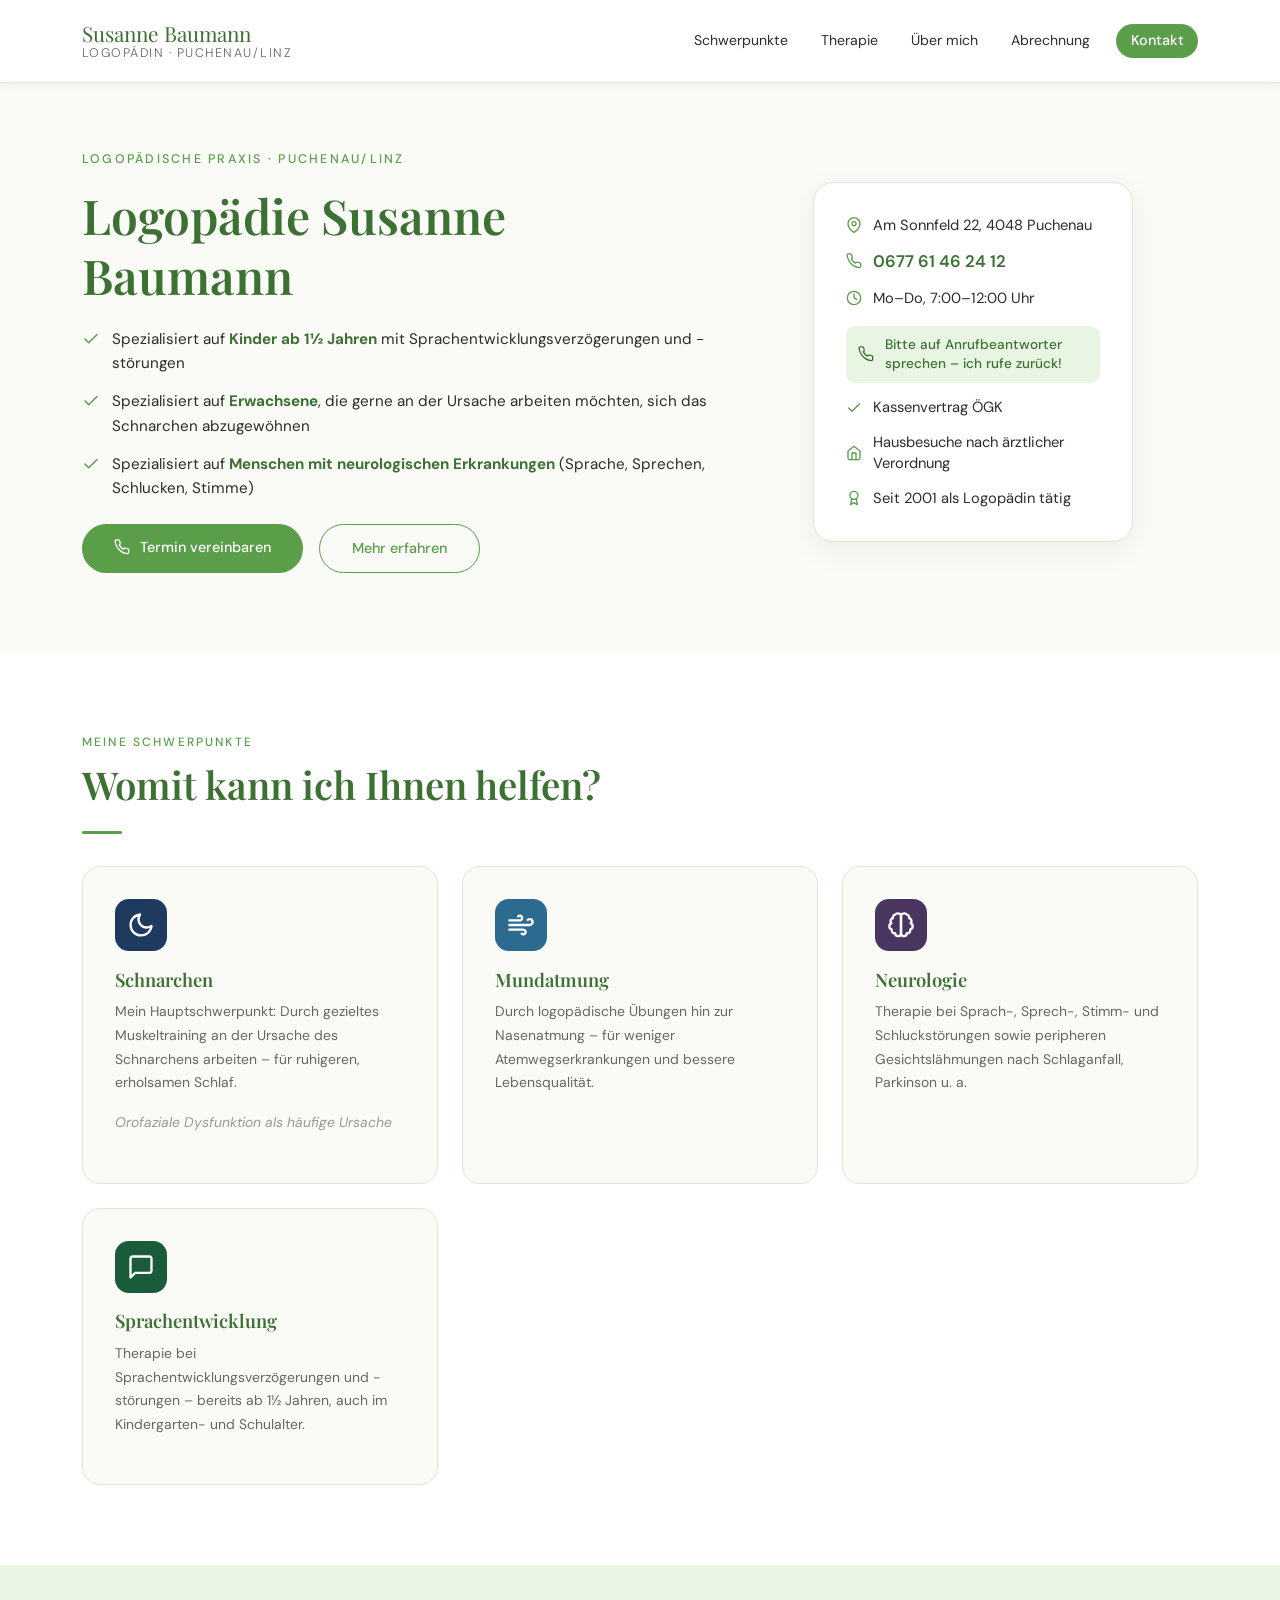
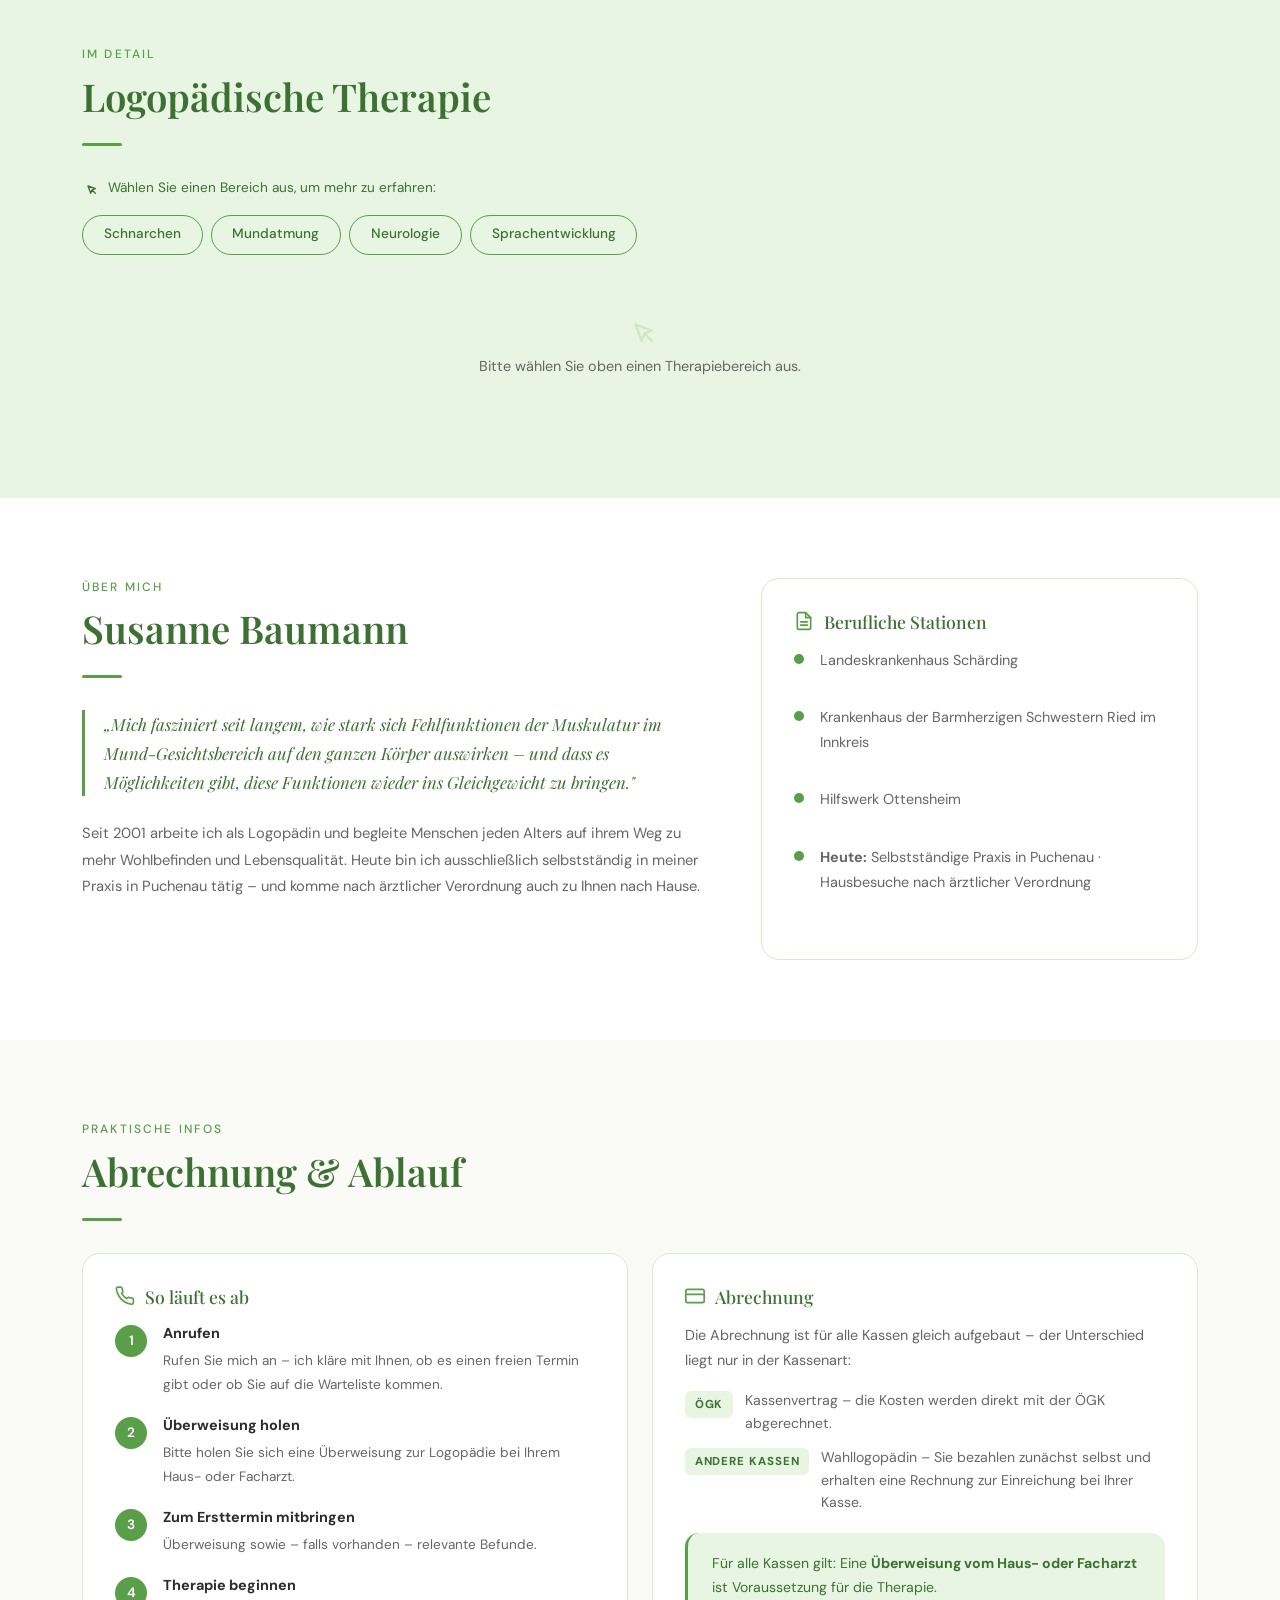
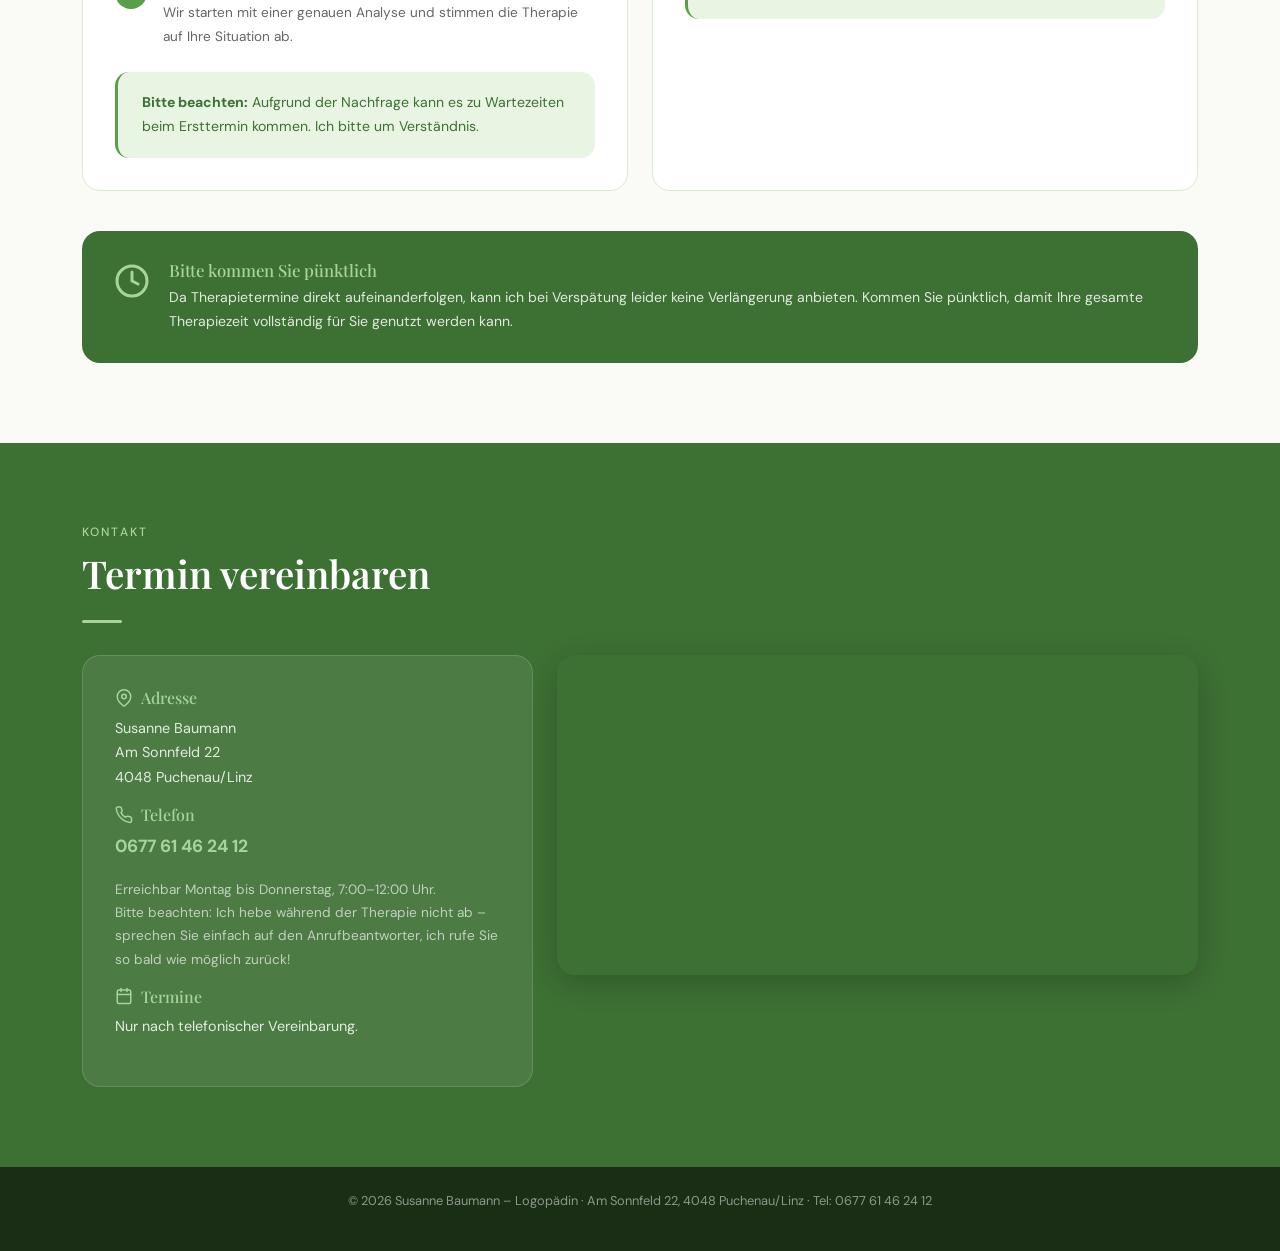
==== commit 04ab151e: "slight changes" ====
--- a/index.html
+++ b/index.html
@@ -12,7 +12,7 @@
 
 <nav class="navbar navbar-expand-lg">
   <div class="container">
-    <a class="navbar-brand" href="#hero">Susanne Baumann<span>Logopädin · Puchenau/Linz</span></a>
+    <a class="navbar-brand" href="#start">Susanne Baumann<span>Logopädin · Puchenau/Linz</span></a>
     <button class="navbar-toggler" type="button" data-bs-toggle="collapse" data-bs-target="#navMenu" aria-label="Navigation">
       <span class="navbar-toggler-icon"></span>
     </button>
@@ -29,19 +29,29 @@
 </nav>
 
 <!-- HERO -->
-<section id="hero">
+<section id="start">
   <div class="container">
     <div class="row align-items-center g-4">
       <div class="col-lg-7 col-md-7">
         <p class="hero-eyebrow">Logopädische Praxis · Puchenau/Linz</p>
-        <h1 class="hero-title">Spezialisiert auf Therapie bei Jugendlichen und Erwachsenen</h1>
-        <p class="hero-lead">Muskuläre Ungleichgewichte im Mund-Gesichtsbereich können sich auf viele Bereiche des Alltags auswirken – vom Schlaf bis zur Sprache. Ich helfe Ihnen, die Ursache zu finden und gezielt zu behandeln.</p>
-        <p class="hero-lead" style="margin-top:-0.5rem"><strong style="color:var(--green-dark)">Schwerpunkte:</strong> Schnarchen · Neurologische Störungen · Sprachentwicklung · Mundatmung · Zahnspangenbegleitung</p>
-        <div class="d-flex flex-wrap gap-3 mt-3">
-          <a href="tel:067761462412" class="btn-primary-green">
-            <span class="btn-icon">
-              <svg viewBox="0 0 24 24" fill="none" stroke="currentColor" stroke-width="2" stroke-linecap="round" stroke-linejoin="round"><path d="M22 16.92v3a2 2 0 0 1-2.18 2 19.79 19.79 0 0 1-8.63-3.07A19.5 19.5 0 0 1 4.69 12a19.79 19.79 0 0 1-3.07-8.67A2 2 0 0 1 3.6 1.27h3a2 2 0 0 1 2 1.72c.127.96.361 1.903.7 2.81a2 2 0 0 1-.45 2.11L7.91 8.91a16 16 0 0 0 6.18 6.18l.91-.91a2 2 0 0 1 2.11-.45c.907.339 1.85.573 2.81.7A2 2 0 0 1 22 16.92z"/></svg>
-            </span>
+        <h1 class="hero-title">Logopädie Susanne Baumann</h1>
+        <div class="hero-points">
+          <div class="hero-point">
+            <svg viewBox="0 0 24 24" fill="none" stroke="currentColor" stroke-width="2" stroke-linecap="round" stroke-linejoin="round"><polyline points="20 6 9 17 4 12"/></svg>
+            <span>Spezialisiert auf <strong>Kinder ab 1½ Jahren</strong> mit Sprachentwicklungsverzögerungen und -störungen</span>
+          </div>
+          <div class="hero-point">
+            <svg viewBox="0 0 24 24" fill="none" stroke="currentColor" stroke-width="2" stroke-linecap="round" stroke-linejoin="round"><polyline points="20 6 9 17 4 12"/></svg>
+            <span>Spezialisiert auf <strong>Erwachsene</strong>, die gerne an der Ursache arbeiten möchten, sich das Schnarchen abzugewöhnen</span>
+          </div>
+          <div class="hero-point">
+            <svg viewBox="0 0 24 24" fill="none" stroke="currentColor" stroke-width="2" stroke-linecap="round" stroke-linejoin="round"><polyline points="20 6 9 17 4 12"/></svg>
+            <span>Spezialisiert auf <strong>Menschen mit neurologischen Erkrankungen</strong> (Sprache, Sprechen, Schlucken, Stimme)</span>
+          </div>
+        </div>
+        <div class="d-flex flex-wrap gap-3 mt-4">
+          <a href="#kontakt" class="btn-primary-green">
+            <span class="btn-icon"><svg viewBox="0 0 24 24" fill="none" stroke="currentColor" stroke-width="2" stroke-linecap="round" stroke-linejoin="round"><path d="M22 16.92v3a2 2 0 0 1-2.18 2 19.79 19.79 0 0 1-8.63-3.07A19.5 19.5 0 0 1 4.69 12a19.79 19.79 0 0 1-3.07-8.67A2 2 0 0 1 3.6 1.27h3a2 2 0 0 1 2 1.72c.127.96.361 1.903.7 2.81a2 2 0 0 1-.45 2.11L7.91 8.91a16 16 0 0 0 6.18 6.18l.91-.91a2 2 0 0 1 2.11-.45c.907.339 1.85.573 2.81.7A2 2 0 0 1 22 16.92z"/></svg></span>
             Termin vereinbaren
           </a>
           <a href="#schwerpunkte" class="btn-outline-green">Mehr erfahren</a>
@@ -58,12 +68,20 @@
             <a href="tel:067761462412">0677 61 46 24 12</a>
           </div>
           <div class="hero-info-item">
-            <span class="info-icon"><svg viewBox="0 0 24 24" fill="none" stroke="currentColor" stroke-width="2" stroke-linecap="round" stroke-linejoin="round"><rect x="3" y="4" width="18" height="18" rx="2" ry="2"/><line x1="16" y1="2" x2="16" y2="6"/><line x1="8" y1="2" x2="8" y2="6"/><line x1="3" y1="10" x2="21" y2="10"/></svg></span>
-            Termine nach Vereinbarung
+            <span class="info-icon"><svg viewBox="0 0 24 24" fill="none" stroke="currentColor" stroke-width="2" stroke-linecap="round" stroke-linejoin="round"><circle cx="12" cy="12" r="10"/><polyline points="12 6 12 12 16 14"/></svg></span>
+            Mo–Do, 7:00–12:00 Uhr
+          </div>
+          <div class="hero-info-item mailbox-hint">
+            <span class="info-icon"><svg viewBox="0 0 24 24" fill="none" stroke="currentColor" stroke-width="2" stroke-linecap="round" stroke-linejoin="round"><path d="M22 16.92v3a2 2 0 0 1-2.18 2 19.79 19.79 0 0 1-8.63-3.07A19.5 19.5 0 0 1 4.69 12a19.79 19.79 0 0 1-3.07-8.67A2 2 0 0 1 3.6 1.27h3a2 2 0 0 1 2 1.72c.127.96.361 1.903.7 2.81a2 2 0 0 1-.45 2.11L7.91 8.91a16 16 0 0 0 6.18 6.18l.91-.91a2 2 0 0 1 2.11-.45c.907.339 1.85.573 2.81.7A2 2 0 0 1 22 16.92z"/></svg></span>
+            Bitte auf Anrufbeantworter sprechen – ich rufe zurück!
           </div>
           <div class="hero-info-item">
             <span class="info-icon"><svg viewBox="0 0 24 24" fill="none" stroke="currentColor" stroke-width="2" stroke-linecap="round" stroke-linejoin="round"><polyline points="20 6 9 17 4 12"/></svg></span>
             Kassenvertrag ÖGK
+          </div>
+          <div class="hero-info-item">
+            <span class="info-icon"><svg viewBox="0 0 24 24" fill="none" stroke="currentColor" stroke-width="2" stroke-linecap="round" stroke-linejoin="round"><path d="M3 9l9-7 9 7v11a2 2 0 0 1-2 2H5a2 2 0 0 1-2-2z"/><polyline points="9 22 9 12 15 12 15 22"/></svg></span>
+            Hausbesuche nach ärztlicher Verordnung
           </div>
           <div class="hero-info-item">
             <span class="info-icon"><svg viewBox="0 0 24 24" fill="none" stroke="currentColor" stroke-width="2" stroke-linecap="round" stroke-linejoin="round"><circle cx="12" cy="8" r="6"/><path d="M15.477 12.89 17 22l-5-3-5 3 1.523-9.11"/></svg></span>
@@ -85,12 +103,12 @@
     </div>
     <div class="row g-4">
       <div class="col-md-6 col-lg-4 fade-in">
-        <a href="#leistungen" onclick="showTab('schnarchen')" class="service-card primary">
+        <a href="#leistungen" onclick="showTab('schnarchen')" class="service-card">
           <div class="svc-icon icon-sleep">
             <svg viewBox="0 0 24 24" fill="none" stroke="white" stroke-width="2" stroke-linecap="round" stroke-linejoin="round"><path d="M21 12.79A9 9 0 1 1 11.21 3 7 7 0 0 0 21 12.79z"/></svg>
           </div>
           <h4>Schnarchen</h4>
-          <p>Mein Hauptschwerpunkt: Durch gezieltes Muskeltraining zu ruhigerem, erholsamerem Schlaf – für Sie und Ihren/Ihre Partner(in).</p>
+          <p>Mein Hauptschwerpunkt: Durch gezieltes Muskeltraining an der Ursache des Schnarchens arbeiten – für ruhigeren, erholsamen Schlaf.</p>
           <p class="card-sub">Orofaziale Dysfunktion als häufige Ursache</p>
         </a>
       </div>
@@ -109,7 +127,7 @@
             <svg viewBox="0 0 24 24" fill="none" stroke="white" stroke-width="2" stroke-linecap="round" stroke-linejoin="round"><path d="M9.5 2A2.5 2.5 0 0 1 12 4.5v15a2.5 2.5 0 0 1-4.96-.44 2.5 2.5 0 0 1-2.96-3.08 3 3 0 0 1-.34-5.58 2.5 2.5 0 0 1 1.32-4.24 2.5 2.5 0 0 1 1.98-3A2.5 2.5 0 0 1 9.5 2Z"/><path d="M14.5 2A2.5 2.5 0 0 0 12 4.5v15a2.5 2.5 0 0 0 4.96-.44 2.5 2.5 0 0 0 2.96-3.08 3 3 0 0 0 .34-5.58 2.5 2.5 0 0 0-1.32-4.24 2.5 2.5 0 0 0-1.98-3A2.5 2.5 0 0 0 14.5 2Z"/></svg>
           </div>
           <h4>Neurologie</h4>
-          <p>Therapie bei Sprach-, Sprech-, Stimm- und Schluckstörungen sowie Gesichtslähmungen nach Schlaganfall, Parkinson u. a.</p>
+          <p>Therapie bei Sprach-, Sprech-, Stimm- und Schluckstörungen sowie peripheren Gesichtslähmungen nach Schlaganfall, Parkinson u. a.</p>
         </a>
       </div>
       <div class="col-md-6 col-lg-4 fade-in">
@@ -118,16 +136,7 @@
             <svg viewBox="0 0 24 24" fill="none" stroke="white" stroke-width="2" stroke-linecap="round" stroke-linejoin="round"><path d="M21 15a2 2 0 0 1-2 2H7l-4 4V5a2 2 0 0 1 2-2h14a2 2 0 0 1 2 2z"/></svg>
           </div>
           <h4>Sprachentwicklung</h4>
-          <p>Therapie bei Sprachentwicklungsverzögerungen und -störungen – auch für Kinder unter 2 Jahren (Late Talker).</p>
-        </a>
-      </div>
-      <div class="col-md-6 col-lg-4 fade-in">
-        <a href="#leistungen" onclick="showTab('zahnspange')" class="service-card">
-          <div class="svc-icon icon-teeth">
-            <svg viewBox="0 0 24 24" fill="none" stroke="white" stroke-width="2" stroke-linecap="round" stroke-linejoin="round"><path d="M12 5.5c-1.5-2-4-2.5-5.5-1C4 6 4 9 5 11c.7 1.5 1 3 1 5 0 1.1.9 2 2 2s2-.9 2-2c0-.6.4-1 1-1s1 .4 1 1c0 1.1.9 2 2 2s2-.9 2-2c0-2 .3-3.5 1-5 1-2 1-5-1.5-6.5C14 4 13.5 3.5 12 5.5z"/></svg>
-          </div>
-          <h4>Zahnspange</h4>
-          <p>Begleitende logopädische Therapie vor, während und nach der Zahnspangenbehandlung.</p>
+          <p>Therapie bei Sprachentwicklungsverzögerungen und -störungen – bereits ab 1½ Jahren, auch im Kindergarten- und Schulalter.</p>
         </a>
       </div>
     </div>
@@ -147,14 +156,11 @@
       Wählen Sie einen Bereich aus, um mehr zu erfahren:
     </div>
     <div class="leistung-tabs fade-in">
-      <button class="leistung-tab tab-primary" data-tab="schnarchen" onclick="showTab('schnarchen')">Schnarchen</button>
+      <button class="leistung-tab" data-tab="schnarchen" onclick="showTab('schnarchen')">Schnarchen</button>
       <button class="leistung-tab" data-tab="mundatmung" onclick="showTab('mundatmung')">Mundatmung</button>
       <button class="leistung-tab" data-tab="neurologie" onclick="showTab('neurologie')">Neurologie</button>
       <button class="leistung-tab" data-tab="sprache" onclick="showTab('sprache')">Sprachentwicklung</button>
-      <button class="leistung-tab" data-tab="zahnspange" onclick="showTab('zahnspange')">Zahnspange</button>
-    </div>
-
-    <!-- Placeholder: kein weißer Box, nur Text -->
+    </div>
     <div id="tab-placeholder">
       <svg viewBox="0 0 24 24" fill="none" stroke="currentColor" stroke-width="1.5" stroke-linecap="round" stroke-linejoin="round" width="32" height="32" style="display:block;margin:0 auto 0.6rem;opacity:0.4"><path d="M15 15l-2 5L9 9l11 4-5 2zm0 0l5 5"/></svg>
       Bitte wählen Sie oben einen Therapiebereich aus.
@@ -179,6 +185,7 @@
         </div>
       </div>
     </div>
+
     <div class="leistung-panel fade-in" id="panel-mundatmung">
       <div class="leistung-content-box">
         <h3>Mundatmung</h3>
@@ -191,39 +198,29 @@
         </div>
       </div>
     </div>
+
     <div class="leistung-panel fade-in" id="panel-neurologie">
       <div class="leistung-content-box">
         <h3>Neurologie</h3>
         <p class="mt-2 mb-3">Nach neurologischen Erkrankungen können Sprache, Sprechen, Stimme, Atmung, Schlucken und die Mimik beeinträchtigt sein. Logopädie hilft, diese Funktionen gezielt wieder aufzubauen.</p>
         <div class="info-grid">
-          <span class="info-label">Wann</span><span class="info-val">Nach Schlaganfall, Gehirnblutung, Schädel-Hirn-Trauma, bei Morbus Parkinson, Gesichtslähmungen u. a.</span>
-          <span class="info-label">Therapiebereiche</span><span class="info-val">Sprachstörungen (Aphasie) · Sprechstörungen (Dysarthrie) · Stimmstörungen · Schluckstörungen (Dysphagie) · Gesichtslähmungen</span>
+          <span class="info-label">Wann</span><span class="info-val">Nach Schlaganfall, Gehirnblutung, Schädel-Hirn-Trauma, bei Morbus Parkinson, peripheren Gesichtslähmungen u. a.</span>
+          <span class="info-label">Therapiebereiche</span><span class="info-val">Sprachstörungen · Sprechstörungen · Stimmstörungen · Schluckstörungen · periphere Gesichtslähmungen</span>
           <span class="info-label">Ziel</span><span class="info-val">Bestmögliche Verbesserung der Kommunikation, des Schluckens und der Lebensqualität.</span>
-          <span class="info-label">Wo</span><span class="info-val">In meiner Praxis oder auf Wunsch als Hausbesuch.</span>
-        </div>
-      </div>
-    </div>
+          <span class="info-label">Wo</span><span class="info-val">In meiner Praxis oder nach ärztlicher Verordnung auch bei Ihnen zu Hause.</span>
+        </div>
+      </div>
+    </div>
+
     <div class="leistung-panel fade-in" id="panel-sprache">
       <div class="leistung-content-box">
         <h3>Sprachentwicklung</h3>
-        <p class="mt-2 mb-3">Manche Kinder brauchen etwas länger, bis die Sprache kommt. Eine frühzeitige logopädische Begleitung kann einen großen Unterschied machen.</p>
+        <p class="mt-2 mb-3">Manche Kinder brauchen etwas länger, bis die Sprache kommt. Eine frühzeitige logopädische Begleitung kann einen großen Unterschied machen – und ist bereits ab 1½ Jahren möglich.</p>
         <div class="info-grid">
-          <span class="info-label">Wann</span><span class="info-val">Bei Sprachentwicklungsverzögerungen (Late Talker) – Therapie ist bereits unter 2 Jahren möglich. Auch bei Sprachentwicklungsstörungen im Vorschul- und Schulalter.</span>
+          <span class="info-label">Wann</span><span class="info-val">Bei Sprachentwicklungsverzögerungen (Late Talker) – bereits ab 1½ Jahren. Auch bei Sprachentwicklungsstörungen im Kindergarten- und Schulalter.</span>
           <span class="info-label">Therapie</span><span class="info-val">Spielerische, altersgerechte Förderung in enger Zusammenarbeit mit den Eltern.</span>
           <span class="info-label">Ziel</span><span class="info-val">Aufbau von Wortschatz, Grammatik und Kommunikationsfähigkeit.</span>
           <span class="info-label">Wo</span><span class="info-val">In meiner Praxis in Puchenau.</span>
-        </div>
-      </div>
-    </div>
-    <div class="leistung-panel fade-in" id="panel-zahnspange">
-      <div class="leistung-content-box">
-        <h3>Zahnspange</h3>
-        <p class="mt-2 mb-3">Logopädische Therapie kann die Zahnspangenbehandlung unterstützen – indem die Muskulatur, die die Zahnstellung beeinflusst, ins Gleichgewicht gebracht wird.</p>
-        <div class="info-grid">
-          <span class="info-label">Wann</span><span class="info-val">Vor, während und nach der Zahnspangenbehandlung.</span>
-          <span class="info-label">Warum</span><span class="info-val">Lippen-, Zungen- und Kaumuskeln beeinflussen die Zahnstellung. Ein muskuläres Gleichgewicht unterstützt die kieferorthopädische Behandlung.</span>
-          <span class="info-label">Wie</span><span class="info-val">Logopädische Kau-, Saug- und Schluckübungen.</span>
-          <span class="info-label">Ziel</span><span class="info-val">Unterstützung der Behandlung und langfristige Stabilisierung der Zahnstellung.</span>
         </div>
       </div>
     </div>
@@ -239,21 +236,18 @@
         <h2 class="section-title">Susanne Baumann</h2>
         <div class="divider"></div>
         <blockquote class="about-quote">„Mich fasziniert seit langem, wie stark sich Fehlfunktionen der Muskulatur im Mund-Gesichtsbereich auf den ganzen Körper auswirken – und dass es Möglichkeiten gibt, diese Funktionen wieder ins Gleichgewicht zu bringen."</blockquote>
-        <p style="font-size:0.92rem;color:var(--text-muted);line-height:1.8">Seit 2001 arbeite ich als Logopädin. Umfassende therapeutische Erfahrung durfte ich am Klinikum Wels-Grieskirchen sowie an der Klinik Wilhering (neurologische Rehabilitation) sammeln und viele Menschen auf ihrem Weg begleiten.</p>
-        <p class="mt-3" style="font-size:0.92rem;color:var(--text-muted);line-height:1.8">Heute bin ich ausschließlich selbstständig in meiner Praxis in Puchenau tätig – und komme bei Bedarf auch zu Ihnen nach Hause.</p>
+        <p style="font-size:0.92rem;color:var(--text-muted);line-height:1.8">Seit 2001 arbeite ich als Logopädin und begleite Menschen jeden Alters auf ihrem Weg zu mehr Wohlbefinden und Lebensqualität. Heute bin ich ausschließlich selbstständig in meiner Praxis in Puchenau tätig – und komme nach ärztlicher Verordnung auch zu Ihnen nach Hause.</p>
       </div>
       <div class="col-md-5 fade-in">
         <div class="abr-card">
           <h4 class="card-title-icon">
-            <span class="card-icon"><svg viewBox="0 0 24 24" fill="none" stroke="currentColor" stroke-width="2" stroke-linecap="round" stroke-linejoin="round"><path d="M14 2H6a2 2 0 0 0-2 2v16a2 2 0 0 0 2 2h12a2 2 0 0 0 2-2V8z"/><polyline points="14 2 14 8 20 8"/><line x1="16" y1="13" x2="8" y2="13"/><line x1="16" y1="17" x2="8" y2="17"/><polyline points="10 9 9 9 8 9"/></svg></span>
+            <span class="card-icon"><svg viewBox="0 0 24 24" fill="none" stroke="currentColor" stroke-width="2" stroke-linecap="round" stroke-linejoin="round"><path d="M14 2H6a2 2 0 0 0-2 2v16a2 2 0 0 0 2 2h12a2 2 0 0 0 2-2V8z"/><polyline points="14 2 14 8 20 8"/><line x1="16" y1="13" x2="8" y2="13"/><line x1="16" y1="17" x2="8" y2="17"/></svg></span>
             Berufliche Stationen
           </h4>
-          <div class="cv-item"><div class="cv-dot"></div><p>Klinikum Wels-Grieskirchen – stationäre &amp; ambulante Logopädie</p></div>
-          <div class="cv-item"><div class="cv-dot"></div><p>Klinik Wilhering – neurologische Rehabilitation</p></div>
           <div class="cv-item"><div class="cv-dot"></div><p>Landeskrankenhaus Schärding</p></div>
           <div class="cv-item"><div class="cv-dot"></div><p>Krankenhaus der Barmherzigen Schwestern Ried im Innkreis</p></div>
           <div class="cv-item"><div class="cv-dot"></div><p>Hilfswerk Ottensheim</p></div>
-          <div class="cv-item"><div class="cv-dot"></div><p><strong>Heute:</strong> Selbstständige Praxis in Puchenau · Hausbesuche auf Wunsch</p></div>
+          <div class="cv-item"><div class="cv-dot"></div><p><strong>Heute:</strong> Selbstständige Praxis in Puchenau · Hausbesuche nach ärztlicher Verordnung</p></div>
         </div>
       </div>
     </div>
@@ -272,12 +266,13 @@
       <div class="col-md-6 fade-in">
         <div class="abr-card">
           <h4 class="card-title-icon">
-            <span class="card-icon"><svg viewBox="0 0 24 24" fill="none" stroke="currentColor" stroke-width="2" stroke-linecap="round" stroke-linejoin="round"><path d="M22 12h-4l-3 9L9 3l-3 9H2"/></svg></span>
-            ÖGK – Kassenvertrag
+            <span class="card-icon"><svg viewBox="0 0 24 24" fill="none" stroke="currentColor" stroke-width="2" stroke-linecap="round" stroke-linejoin="round"><path d="M22 16.92v3a2 2 0 0 1-2.18 2 19.79 19.79 0 0 1-8.63-3.07A19.5 19.5 0 0 1 4.69 12a19.79 19.79 0 0 1-3.07-8.67A2 2 0 0 1 3.6 1.27h3a2 2 0 0 1 2 1.72c.127.96.361 1.903.7 2.81a2 2 0 0 1-.45 2.11L7.91 8.91a16 16 0 0 0 6.18 6.18l.91-.91a2 2 0 0 1 2.11-.45c.907.339 1.85.573 2.81.7A2 2 0 0 1 22 16.92z"/></svg></span>
+            So läuft es ab
           </h4>
-          <div class="abr-step"><div class="abr-num">1</div><div class="abr-text"><strong>Überweisung holen</strong><span>Bitte bringen Sie eine Überweisung Ihres Haus- oder Facharztes zur Logopädie mit.</span></div></div>
-          <div class="abr-step"><div class="abr-num">2</div><div class="abr-text"><strong>Termin vereinbaren</strong><span>Rufen Sie mich an – ich melde mich so bald wie möglich bei Ihnen zurück.</span></div></div>
-          <div class="abr-step"><div class="abr-num">3</div><div class="abr-text"><strong>Therapie beginnen</strong><span>Die Kosten werden direkt mit der ÖGK abgerechnet.</span></div></div>
+          <div class="abr-step"><div class="abr-num">1</div><div class="abr-text"><strong>Anrufen</strong><span>Rufen Sie mich an – ich kläre mit Ihnen, ob es einen freien Termin gibt oder ob Sie auf die Warteliste kommen.</span></div></div>
+          <div class="abr-step"><div class="abr-num">2</div><div class="abr-text"><strong>Überweisung holen</strong><span>Bitte holen Sie sich eine Überweisung zur Logopädie bei Ihrem Haus- oder Facharzt.</span></div></div>
+          <div class="abr-step"><div class="abr-num">3</div><div class="abr-text"><strong>Zum Ersttermin mitbringen</strong><span>Überweisung sowie – falls vorhanden – relevante Befunde.</span></div></div>
+          <div class="abr-step"><div class="abr-num">4</div><div class="abr-text"><strong>Therapie beginnen</strong><span>Wir starten mit einer genauen Analyse und stimmen die Therapie auf Ihre Situation ab.</span></div></div>
           <div class="info-box">
             <strong>Bitte beachten:</strong> Aufgrund der Nachfrage kann es zu Wartezeiten beim Ersttermin kommen. Ich bitte um Verständnis.
           </div>
@@ -287,15 +282,20 @@
         <div class="abr-card">
           <h4 class="card-title-icon">
             <span class="card-icon"><svg viewBox="0 0 24 24" fill="none" stroke="currentColor" stroke-width="2" stroke-linecap="round" stroke-linejoin="round"><rect x="1" y="4" width="22" height="16" rx="2" ry="2"/><line x1="1" y1="10" x2="23" y2="10"/></svg></span>
-            Andere Kassen &amp; Selbstzahler
+            Abrechnung
           </h4>
-          <p>Ich bin Wahllogopädin für alle anderen Krankenkassen. Das bedeutet:</p>
-          <ul style="margin-top:0.75rem">
-            <li>Sie bezahlen die Therapie zunächst selbst.</li>
-            <li>Sie erhalten von mir eine Rechnung.</li>
-            <li>Diese können Sie bei Ihrer Kasse zur Rückerstattung einreichen (je nach Kasse unterschiedlich).</li>
-          </ul>
-          <div class="info-box">
+          <p>Die Abrechnung ist für alle Kassen gleich aufgebaut – der Unterschied liegt nur in der Kassenart:</p>
+          <div class="kassen-vergleich">
+            <div class="kasse-item">
+              <div class="kasse-label">ÖGK</div>
+              <div class="kasse-text">Kassenvertrag – die Kosten werden direkt mit der ÖGK abgerechnet.</div>
+            </div>
+            <div class="kasse-item">
+              <div class="kasse-label">Andere Kassen</div>
+              <div class="kasse-text">Wahllogopädin – Sie bezahlen zunächst selbst und erhalten eine Rechnung zur Einreichung bei Ihrer Kasse.</div>
+            </div>
+          </div>
+          <div class="info-box" style="margin-top:1.2rem">
             Für alle Kassen gilt: Eine <strong>Überweisung vom Haus- oder Facharzt</strong> ist Voraussetzung für die Therapie.
           </div>
         </div>
@@ -339,8 +339,8 @@
           </h5>
           <p style="font-size:1.1rem"><a href="tel:067761462412"><strong>0677 61 46 24 12</strong></a></p>
           <p style="margin-top:0.5rem;font-size:0.85rem;color:rgba(255,255,255,0.65)">
-            Erreichbar Montag bis Freitag.<br>
-            Wenn ich gerade in der Therapie bin, sprechen Sie bitte auf die Mailbox – ich rufe Sie so bald wie möglich zurück.
+            Erreichbar Montag bis Donnerstag, 7:00–12:00 Uhr.<br>
+            Bitte beachten: Ich hebe während der Therapie nicht ab – sprechen Sie einfach auf den Anrufbeantworter, ich rufe Sie so bald wie möglich zurück!
           </p>
           <h5 class="kontakt-h5 mt-3">
             <svg viewBox="0 0 24 24" fill="none" stroke="currentColor" stroke-width="2" stroke-linecap="round" stroke-linejoin="round" width="18" height="18"><rect x="3" y="4" width="18" height="18" rx="2" ry="2"/><line x1="16" y1="2" x2="16" y2="6"/><line x1="8" y1="2" x2="8" y2="6"/><line x1="3" y1="10" x2="21" y2="10"/></svg>
--- a/style.css
+++ b/style.css
@@ -10,9 +10,29 @@
 }
 *, *::before, *::after { box-sizing: border-box; margin: 0; padding: 0; }
 html, body { max-width: 100%; overflow-x: hidden; }
-body { font-family: 'DM Sans', sans-serif; color: var(--text); background: var(--off-white); scroll-behavior: smooth; }
-
-.navbar { background: white; border-bottom: 1px solid var(--border); padding: 1rem 0; position: sticky; top: 0; z-index: 1000; box-shadow: 0 1px 12px rgba(0,0,0,0.06); }
+
+body {
+  font-family: 'DM Sans', sans-serif;
+  color: var(--text);
+  background: var(--off-white);
+  scroll-behavior: smooth;
+  padding-top: 70px; /* space for fixed navbar */
+}
+
+/* ── NAVBAR: fixed so transform works ── */
+.navbar {
+  background: white;
+  border-bottom: 1px solid var(--border);
+  padding: 1rem 0;
+  position: fixed;
+  top: 0; left: 0; right: 0;
+  z-index: 1000;
+  box-shadow: 0 1px 12px rgba(0,0,0,0.06);
+  transition: transform 0.25s ease;
+}
+.navbar-hidden {
+  transform: translateY(-100%);
+}
 .navbar-brand { font-family: 'Playfair Display', serif; font-size: 1.3rem; color: var(--green-dark) !important; line-height: 1.2; }
 .navbar-brand span { display: block; font-size: 0.78rem; font-family: 'DM Sans', sans-serif; font-weight: 300; color: var(--text-muted); letter-spacing: 0.12em; text-transform: uppercase; }
 .nav-link { color: var(--text) !important; font-size: 0.88rem; padding: 0.4rem 0.9rem !important; border-radius: 20px; transition: all 0.2s; }
@@ -20,36 +40,46 @@
 .navbar-toggler { border: none; }
 .navbar-toggler:focus { box-shadow: none; }
 
+/* ── BUTTONS ── */
 .btn-primary-green { background: var(--green); color: white; border: none; padding: 0.8rem 2rem; border-radius: 40px; font-size: 0.9rem; font-weight: 500; text-decoration: none; transition: all 0.25s; display: inline-block; }
 .btn-primary-green:hover { background: var(--green-dark); color: white; transform: translateY(-1px); box-shadow: 0 6px 20px rgba(90,158,74,0.3); }
 .btn-outline-green { border: 1.5px solid var(--green); color: var(--green); padding: 0.8rem 2rem; border-radius: 40px; font-size: 0.9rem; font-weight: 500; text-decoration: none; transition: all 0.25s; display: inline-block; background: transparent; }
 .btn-outline-green:hover { background: var(--green-light); color: var(--green-dark); }
-
+.btn-icon { display: inline-block; vertical-align: middle; margin-right: 0.4rem; }
+.btn-icon svg { width: 16px; height: 16px; vertical-align: -2px; }
+
+/* ── HERO ── */
 #hero { background: linear-gradient(135deg, var(--green-light) 0%, #fff 60%); padding: 5rem 0 4.5rem; position: relative; overflow: hidden; }
 #hero::before { content: ''; position: absolute; top: -60px; right: -60px; width: 360px; height: 360px; border-radius: 50%; background: radial-gradient(circle, rgba(90,158,74,0.1), transparent 70%); pointer-events: none; }
 .hero-eyebrow { font-size: 0.78rem; letter-spacing: 0.18em; text-transform: uppercase; color: var(--green); font-weight: 500; margin-bottom: 1rem; }
 .hero-title { font-family: 'Playfair Display', serif; font-size: clamp(1.9rem, 4vw, 3rem); font-weight: 600; line-height: 1.25; color: var(--green-dark); margin-bottom: 1.4rem; }
-.hero-lead { font-size: 0.97rem; color: var(--text-muted); font-weight: 300; max-width: 560px; line-height: 1.8; margin-bottom: 1rem; }
+.hero-points { display: flex; flex-direction: column; gap: 0.85rem; margin-bottom: 0.5rem; }
+.hero-point { display: flex; align-items: flex-start; gap: 0.75rem; font-size: 0.95rem; color: var(--text); line-height: 1.6; }
+.hero-point svg { width: 18px; height: 18px; flex-shrink: 0; margin-top: 3px; stroke: var(--green); }
+.hero-point strong { color: var(--green-dark); }
 .hero-info-card { background: white; border: 1px solid var(--border); border-radius: 20px; padding: 2rem; box-shadow: 0 8px 32px rgba(0,0,0,0.06); display: flex; flex-direction: column; gap: 0.9rem; width: 100%; max-width: 320px; margin: 0 auto; }
 .hero-info-item { font-size: 0.92rem; color: var(--text); display: flex; align-items: center; gap: 0.7rem; line-height: 1.4; }
 .hero-info-item a { color: var(--green-dark); font-weight: 600; text-decoration: none; font-size: 1.05rem; }
 .hero-info-item a:hover { color: var(--green); }
-
+.info-icon { display: flex; align-items: center; flex-shrink: 0; color: var(--green); }
+.info-icon svg { width: 16px; height: 16px; }
+
+/* ── SECTIONS ── */
 section { padding: 5rem 0; }
 .section-label { font-size: 0.75rem; letter-spacing: 0.18em; text-transform: uppercase; color: var(--green); font-weight: 500; margin-bottom: 0.6rem; }
 .section-title { font-family: 'Playfair Display', serif; font-size: clamp(1.6rem, 3.5vw, 2.4rem); font-weight: 600; color: var(--green-dark); margin-bottom: 1.5rem; }
 .divider { width: 40px; height: 3px; background: var(--green); border-radius: 2px; margin-bottom: 2rem; }
 
-/* ICONS */
+/* ── ICONS ── */
 .svc-icon { width: 52px; height: 52px; border-radius: 14px; display: flex; align-items: center; justify-content: center; margin-bottom: 1.1rem; flex-shrink: 0; }
 .svc-icon svg { width: 28px; height: 28px; }
 .icon-sleep  { background: #1e3a5f; }
 .icon-breath { background: #2d6a8f; }
 .icon-neuro  { background: #4a3560; }
 .icon-speech { background: #1a5c3a; }
-.icon-teeth  { background: #5c4020; }
 .service-card.primary .svc-icon { background: rgba(255,255,255,0.15); }
 
+/* ── SERVICE CARDS ── */
 #schwerpunkte { background: white; }
 .service-card { background: var(--off-white); border: 1px solid var(--border); border-radius: 18px; padding: 2rem; height: 100%; transition: all 0.25s; cursor: pointer; text-decoration: none; color: inherit; display: block; }
 .service-card:hover { transform: translateY(-4px); box-shadow: 0 16px 40px rgba(90,158,74,0.12); border-color: var(--green-mid); color: inherit; }
@@ -59,7 +89,9 @@
 .service-card.primary:hover { background: #2e5526; border-color: #2e5526; color: white; box-shadow: 0 16px 40px rgba(61,112,51,0.3); }
 .service-card h4 { font-family: 'Playfair Display', serif; font-size: 1.15rem; font-weight: 600; color: var(--green-dark); margin-bottom: 0.6rem; }
 .service-card p { font-size: 0.87rem; color: var(--text-muted); line-height: 1.7; }
-
+.card-sub { margin-top: 0.6rem; font-size: 0.8rem; opacity: 0.65; font-style: italic; }
+
+/* ── LEISTUNGEN ── */
 #leistungen { background: var(--green-light); }
 .leistung-panel { display: none; }
 .leistung-panel.active { display: block; }
@@ -71,13 +103,10 @@
 .leistung-tab.tab-primary:hover { background: #2e5526; }
 .leistung-tab.tab-primary.active { background: var(--green); border-color: var(--green); }
 .leistung-tab:focus-visible { outline: 2px solid var(--green); outline-offset: 2px; }
-
 .tab-hint { display: flex; align-items: center; gap: 0.6rem; color: var(--green-dark); font-size: 0.85rem; margin-bottom: 1rem; opacity: 0.7; }
 .tab-hint svg { width: 16px; height: 16px; flex-shrink: 0; }
-
-#tab-placeholder { display: none; background: white; border-radius: 20px; padding: 3rem 2rem; text-align: center; color: var(--text-muted); font-size: 0.92rem; box-shadow: 0 4px 20px rgba(0,0,0,0.05); border: 2px dashed var(--border); margin-top: 0.5rem; }
+#tab-placeholder { display: none; padding: 2.5rem 1rem; text-align: center; color: var(--text-muted); font-size: 0.9rem; }
 #tab-placeholder svg { width: 36px; height: 36px; color: var(--green-mid); margin: 0 auto 0.75rem; display: block; }
-
 .info-grid { display: grid; grid-template-columns: 150px 1fr; gap: 0.9rem 1.5rem; margin-top: 1.5rem; }
 .info-label { font-size: 0.72rem; letter-spacing: 0.12em; text-transform: uppercase; font-weight: 600; color: var(--green); padding-top: 2px; }
 .info-val { font-size: 0.9rem; color: var(--text); line-height: 1.65; }
@@ -85,12 +114,14 @@
 .leistung-content-box h3 { font-family: 'Playfair Display', serif; color: var(--green-dark); font-size: 1.5rem; margin-bottom: 0.5rem; }
 .leistung-content-box p { font-size: 0.92rem; line-height: 1.78; color: var(--text-muted); }
 
+/* ── ÜBER MICH ── */
 #about { background: white; }
 .about-quote { font-family: 'Playfair Display', serif; font-style: italic; font-size: 1.05rem; color: var(--green-dark); border-left: 3px solid var(--green); padding-left: 1.2rem; margin: 1.5rem 0; line-height: 1.7; }
 .cv-item { display: flex; gap: 1rem; align-items: flex-start; margin-bottom: 1rem; }
 .cv-dot { min-width: 10px; height: 10px; background: var(--green); border-radius: 50%; margin-top: 6px; flex-shrink: 0; }
 .cv-item p { font-size: 0.9rem; color: var(--text-muted); line-height: 1.6; }
 
+/* ── ABRECHNUNG ── */
 #abrechnung { background: var(--off-white); }
 .abr-card { background: white; border: 1px solid var(--border); border-radius: 18px; padding: 2rem; height: 100%; }
 .abr-card h4 { font-family: 'Playfair Display', serif; color: var(--green-dark); font-size: 1.1rem; margin-bottom: 1rem; }
@@ -101,31 +132,43 @@
 .abr-text strong { display: block; font-size: 0.9rem; color: var(--text); margin-bottom: 0.2rem; }
 .abr-text span { font-size: 0.85rem; color: var(--text-muted); line-height: 1.6; }
 .info-box { background: var(--green-light); border-radius: 14px; padding: 1.2rem 1.5rem; margin-top: 1.5rem; font-size: 0.88rem; color: var(--green-dark); line-height: 1.7; border-left: 3px solid var(--green); }
-
-/* PÜNKTLICH BOX */
+.card-title-icon { display: flex; align-items: center; gap: 0.6rem; font-family: 'Playfair Display', serif; color: var(--green-dark); font-size: 1.1rem; margin-bottom: 1rem; }
+.card-icon { display: flex; align-items: center; color: var(--green); }
+.card-icon svg { width: 20px; height: 20px; }
+.kassen-vergleich { display: flex; flex-direction: column; gap: 0.75rem; margin-top: 1rem; }
+.kasse-item { display: flex; gap: 0.75rem; align-items: flex-start; }
+.kasse-label { font-size: 0.72rem; font-weight: 700; letter-spacing: 0.08em; text-transform: uppercase; color: var(--green-dark); background: var(--green-light); border-radius: 6px; padding: 0.3rem 0.6rem; white-space: nowrap; flex-shrink: 0; margin-top: 2px; }
+.kasse-text { font-size: 0.88rem; color: var(--text-muted); line-height: 1.6; }
 .puenktlich-box { background: var(--green-dark); color: white; border-radius: 18px; padding: 1.8rem 2rem; margin-top: 2rem; display: flex; gap: 1.2rem; align-items: flex-start; }
-.puenktlich-icon { font-size: 2rem; flex-shrink: 0; line-height: 1; }
+.puenktlich-icon-svg { display: flex; align-items: center; flex-shrink: 0; margin-top: 3px; }
+.puenktlich-icon-svg svg { width: 36px; height: 36px; stroke: var(--green-mid); }
 .puenktlich-box h5 { font-family: 'Playfair Display', serif; font-size: 1.05rem; color: var(--green-mid); margin-bottom: 0.4rem; }
 .puenktlich-box p { font-size: 0.88rem; color: rgba(255,255,255,0.85); line-height: 1.7; margin: 0; }
 
+/* ── KONTAKT ── */
 #kontakt { background: var(--green-dark); color: white; }
 #kontakt .section-title { color: white; }
 #kontakt .section-label { color: var(--green-mid); }
 .kontakt-card { background: rgba(255,255,255,0.08); border: 1px solid rgba(255,255,255,0.15); border-radius: 18px; padding: 2rem; }
-.kontakt-card h5 { font-family: 'Playfair Display', serif; font-size: 1rem; margin-bottom: 0.5rem; color: var(--green-mid); }
+.kontakt-h5 { display: flex; align-items: center; gap: 0.5rem; font-family: 'Playfair Display', serif; font-size: 1rem; margin-bottom: 0.5rem; color: var(--green-mid); }
+.kontakt-h5 svg { stroke: var(--green-mid); flex-shrink: 0; }
 .kontakt-card p { color: rgba(255,255,255,0.85); font-size: 0.9rem; line-height: 1.7; }
 .kontakt-card a { color: var(--green-mid); text-decoration: none; }
 .kontakt-card a:hover { color: white; }
 .map-wrap { border-radius: 18px; overflow: hidden; height: 320px; box-shadow: 0 8px 30px rgba(0,0,0,0.2); }
 .map-wrap iframe { width: 100%; height: 100%; border: 0; }
 
+/* ── FOOTER ── */
 footer { background: #1a2e15; color: rgba(255,255,255,0.5); text-align: center; padding: 1.5rem; font-size: 0.8rem; }
 footer a { color: rgba(255,255,255,0.5); }
 
+/* ── ANIMATIONS ── */
 .fade-in { opacity: 0; transform: translateY(20px); transition: opacity 0.5s ease, transform 0.5s ease; }
 .fade-in.visible { opacity: 1; transform: translateY(0); }
 
+/* ── RESPONSIVE ── */
 @media (max-width: 768px) {
+  body { padding-top: 64px; }
   #hero { padding: 3rem 0 3rem; }
   .hero-info-card { max-width: 100%; margin-top: 2rem; }
   section { padding: 3.5rem 0; }
@@ -138,48 +181,21 @@
   .d-flex.flex-wrap { flex-direction: column; }
 }
 
-/* ── NAVBAR HIDE/SHOW ON SCROLL ── */
-.navbar {
-  transition: transform 0.3s ease, box-shadow 0.3s ease;
-}
-.navbar-hidden {
-  transform: translateY(-100%);
-  box-shadow: none !important;
-}
-
-/* ── BUTTON ICON ── */
-.btn-icon { display: inline-block; vertical-align: middle; margin-right: 0.4rem; }
-.btn-icon svg { width: 16px; height: 16px; vertical-align: -2px; }
-
-/* ── HERO INFO ICON ── */
-.info-icon { display: flex; align-items: center; flex-shrink: 0; color: var(--green); }
-.info-icon svg { width: 16px; height: 16px; }
-
-/* ── CARD SUB TEXT (Schnarchen) ── */
-.card-sub { margin-top: 0.6rem; font-size: 0.8rem; opacity: 0.65; font-style: italic; }
-
-/* ── CARD TITLE WITH ICON ── */
-.card-title-icon { display: flex; align-items: center; gap: 0.6rem; font-family: 'Playfair Display', serif; color: var(--green-dark); font-size: 1.1rem; margin-bottom: 1rem; }
-.card-icon { display: flex; align-items: center; color: var(--green); }
-.card-icon svg { width: 20px; height: 20px; }
-
-/* ── INFO BOX with icon ── */
-.info-box { display: block; }
-.info-box-icon { display: inline-flex; align-items: center; vertical-align: middle; margin-right: 0.3rem; color: var(--green-dark); }
-
-/* ── PÜNKTLICH with SVG ── */
-.puenktlich-icon-svg { display: flex; align-items: center; flex-shrink: 0; margin-top: 3px; }
-.puenktlich-icon-svg svg { width: 36px; height: 36px; stroke: var(--green-mid); }
-
-/* ── KONTAKT H5 with icon ── */
-.kontakt-h5 { display: flex; align-items: center; gap: 0.5rem; font-family: 'Playfair Display', serif; font-size: 1rem; margin-bottom: 0.5rem; color: var(--green-mid); }
-.kontakt-h5 svg { stroke: var(--green-mid); flex-shrink: 0; }
-
-/* ── PLACEHOLDER (kein weißer Kasten) ── */
-#tab-placeholder {
-  display: none;
-  padding: 2.5rem 1rem;
-  text-align: center;
+/* ── MAILBOX HINT in Hero-Karte ── */
+.hero-info-card .mailbox-hint {
+  background: var(--green-light);
+  border-radius: 10px;
+  padding: 0.6rem 0.8rem;
+  margin-top: 0.2rem;
+  color: var(--green-dark);
+  font-size: 0.85rem;
+  font-weight: 500;
+}
+.hero-info-card .mailbox-hint .info-icon {
+  color: var(--green-dark);
+}
+
+/* card-sub für normale (nicht-primary) Karten */
+.service-card .card-sub {
   color: var(--text-muted);
-  font-size: 0.9rem;
-}
+}
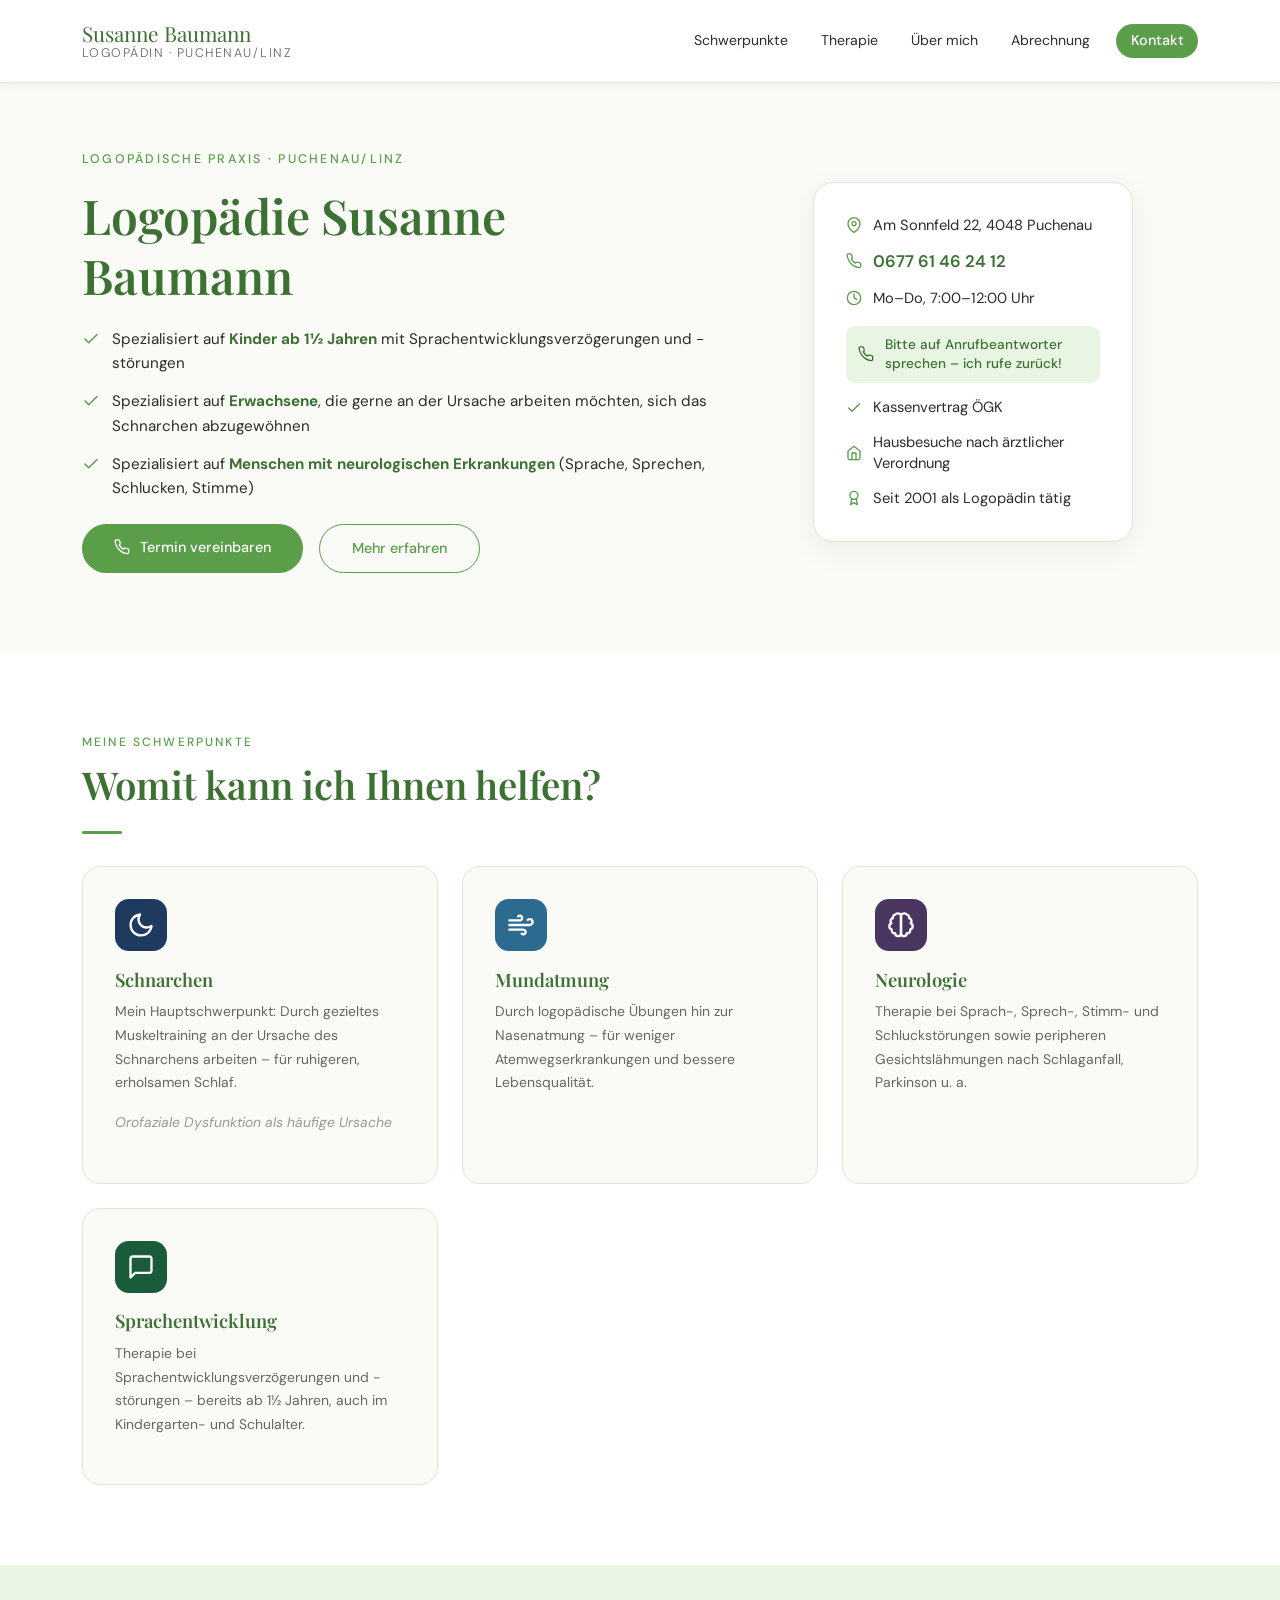
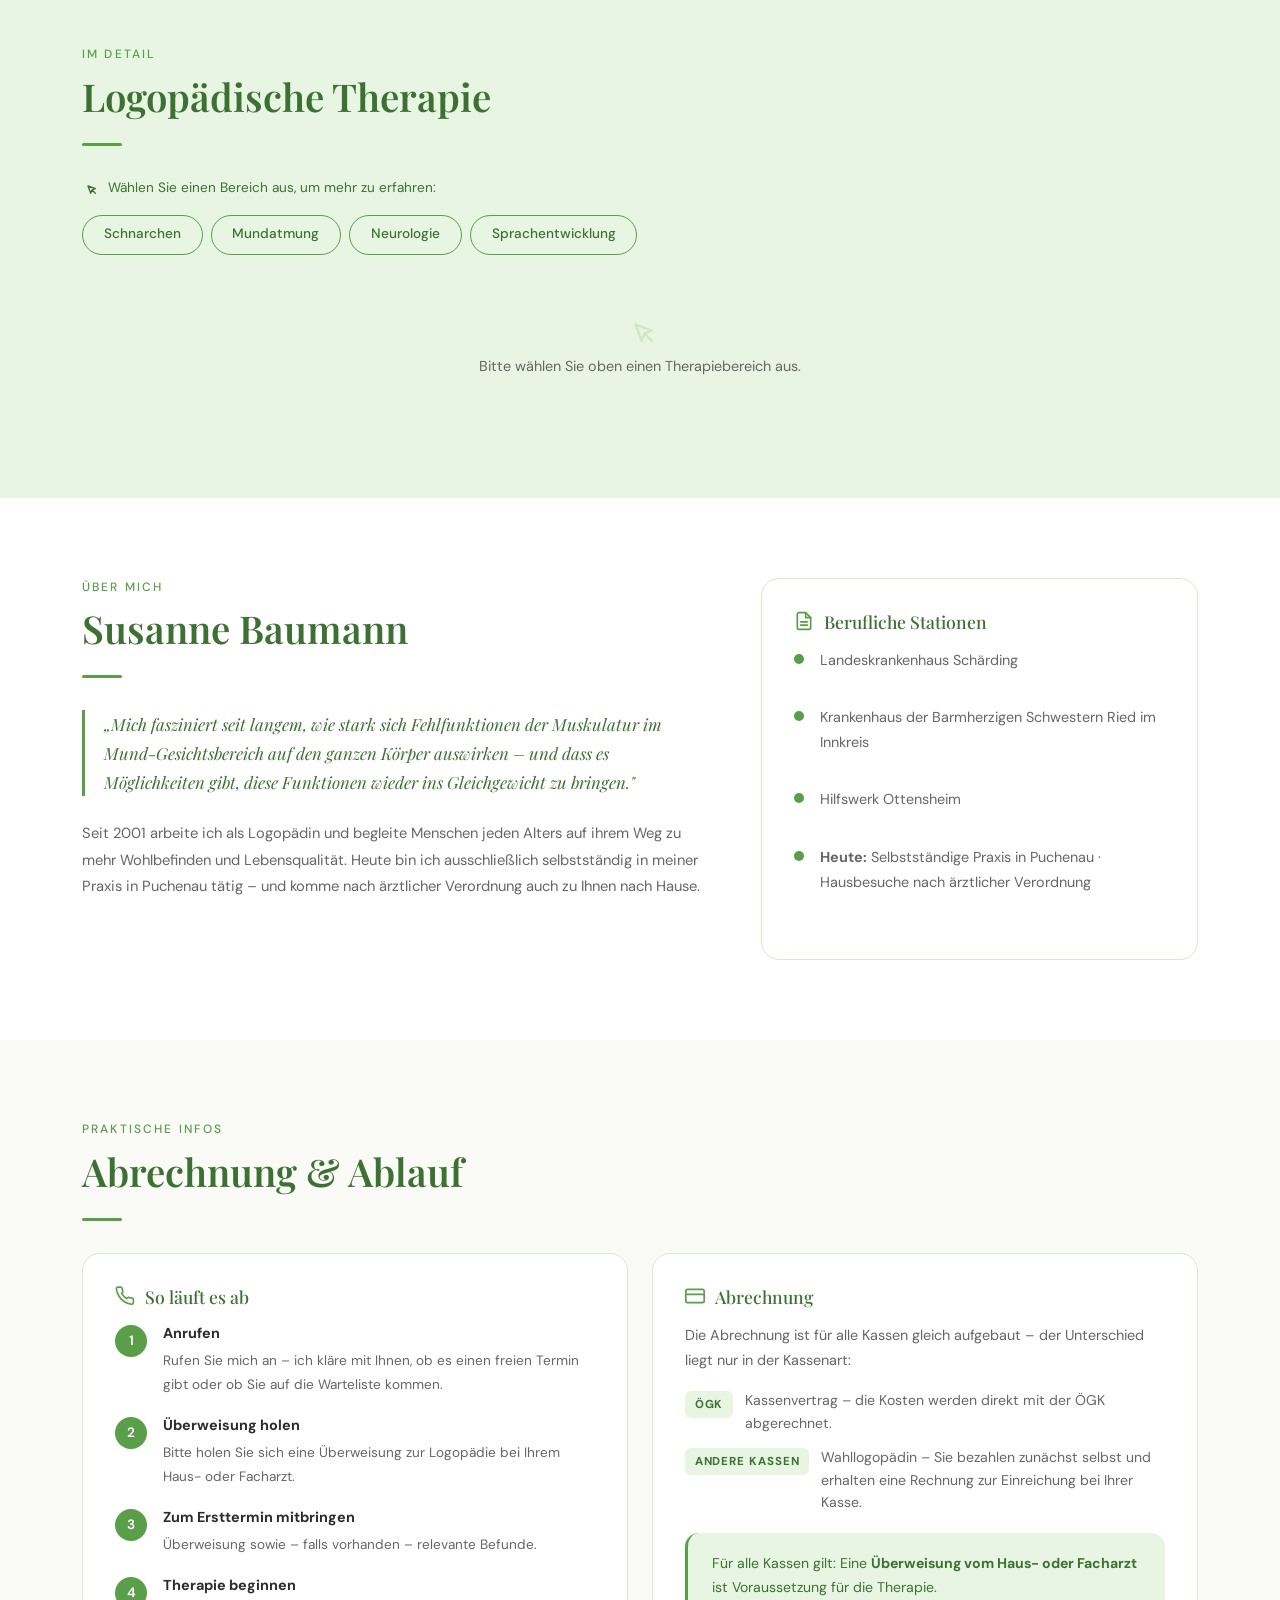
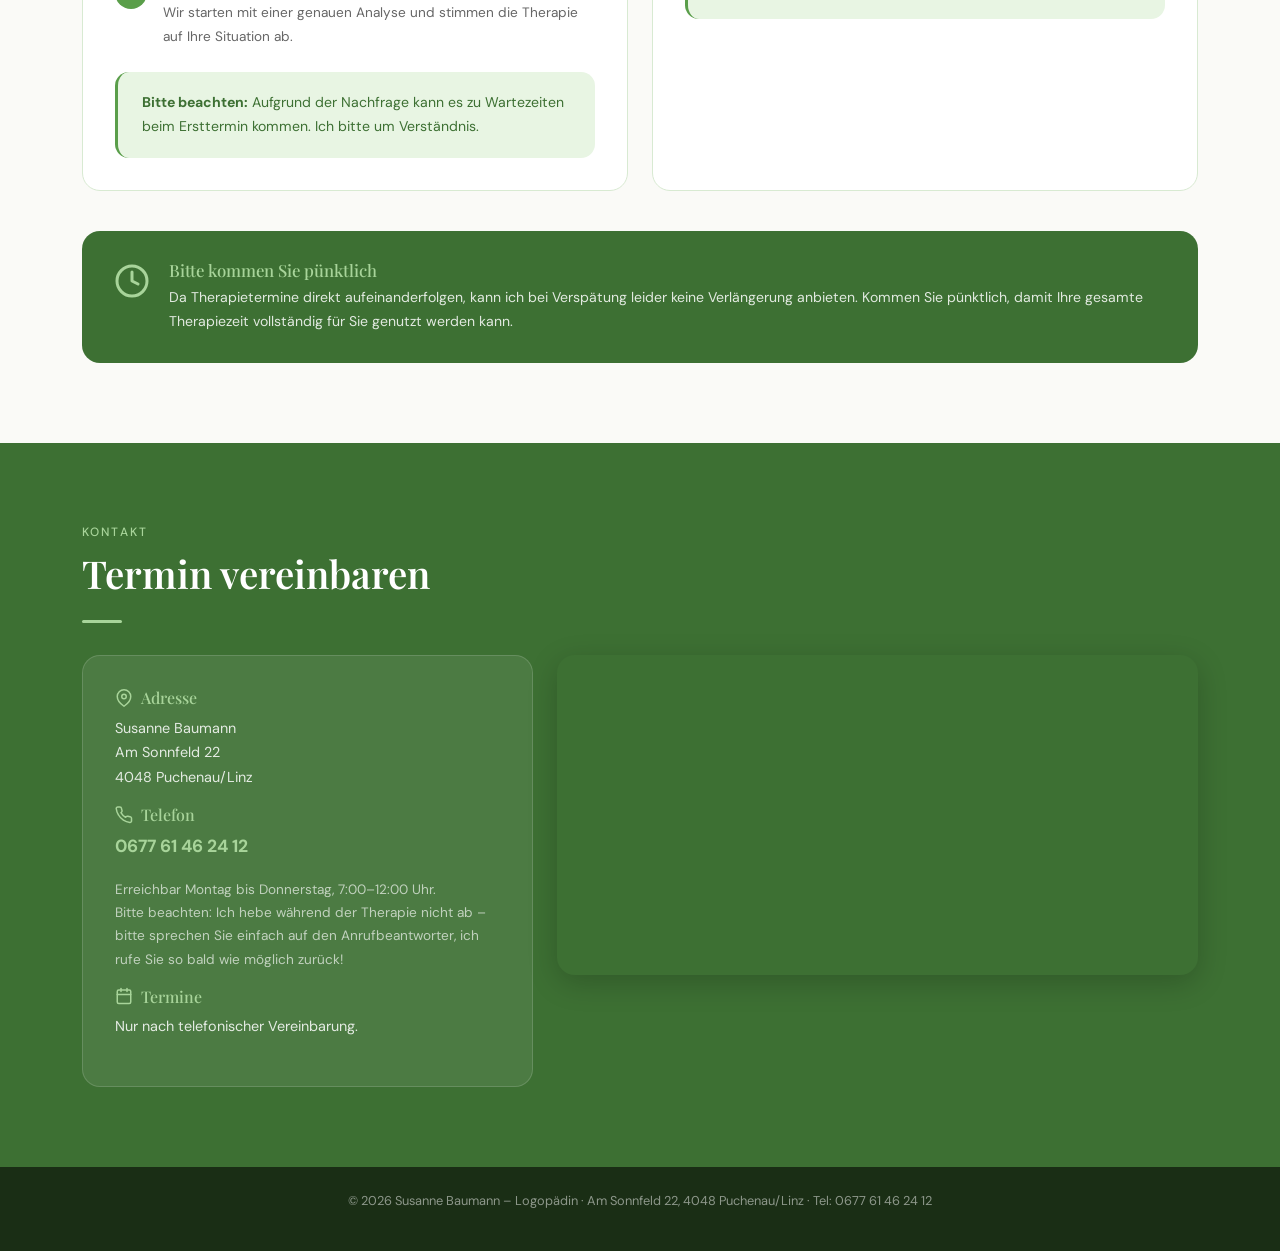
==== commit 550a1894: "1!" ====
--- a/index.html
+++ b/index.html
@@ -340,7 +340,7 @@
           <p style="font-size:1.1rem"><a href="tel:067761462412"><strong>0677 61 46 24 12</strong></a></p>
           <p style="margin-top:0.5rem;font-size:0.85rem;color:rgba(255,255,255,0.65)">
             Erreichbar Montag bis Donnerstag, 7:00–12:00 Uhr.<br>
-            Bitte beachten: Ich hebe während der Therapie nicht ab – sprechen Sie einfach auf den Anrufbeantworter, ich rufe Sie so bald wie möglich zurück!
+            Bitte beachten: Ich hebe während der Therapie nicht ab – bitte sprechen Sie einfach auf den Anrufbeantworter, ich rufe Sie so bald wie möglich zurück!
           </p>
           <h5 class="kontakt-h5 mt-3">
             <svg viewBox="0 0 24 24" fill="none" stroke="currentColor" stroke-width="2" stroke-linecap="round" stroke-linejoin="round" width="18" height="18"><rect x="3" y="4" width="18" height="18" rx="2" ry="2"/><line x1="16" y1="2" x2="16" y2="6"/><line x1="8" y1="2" x2="8" y2="6"/><line x1="3" y1="10" x2="21" y2="10"/></svg>
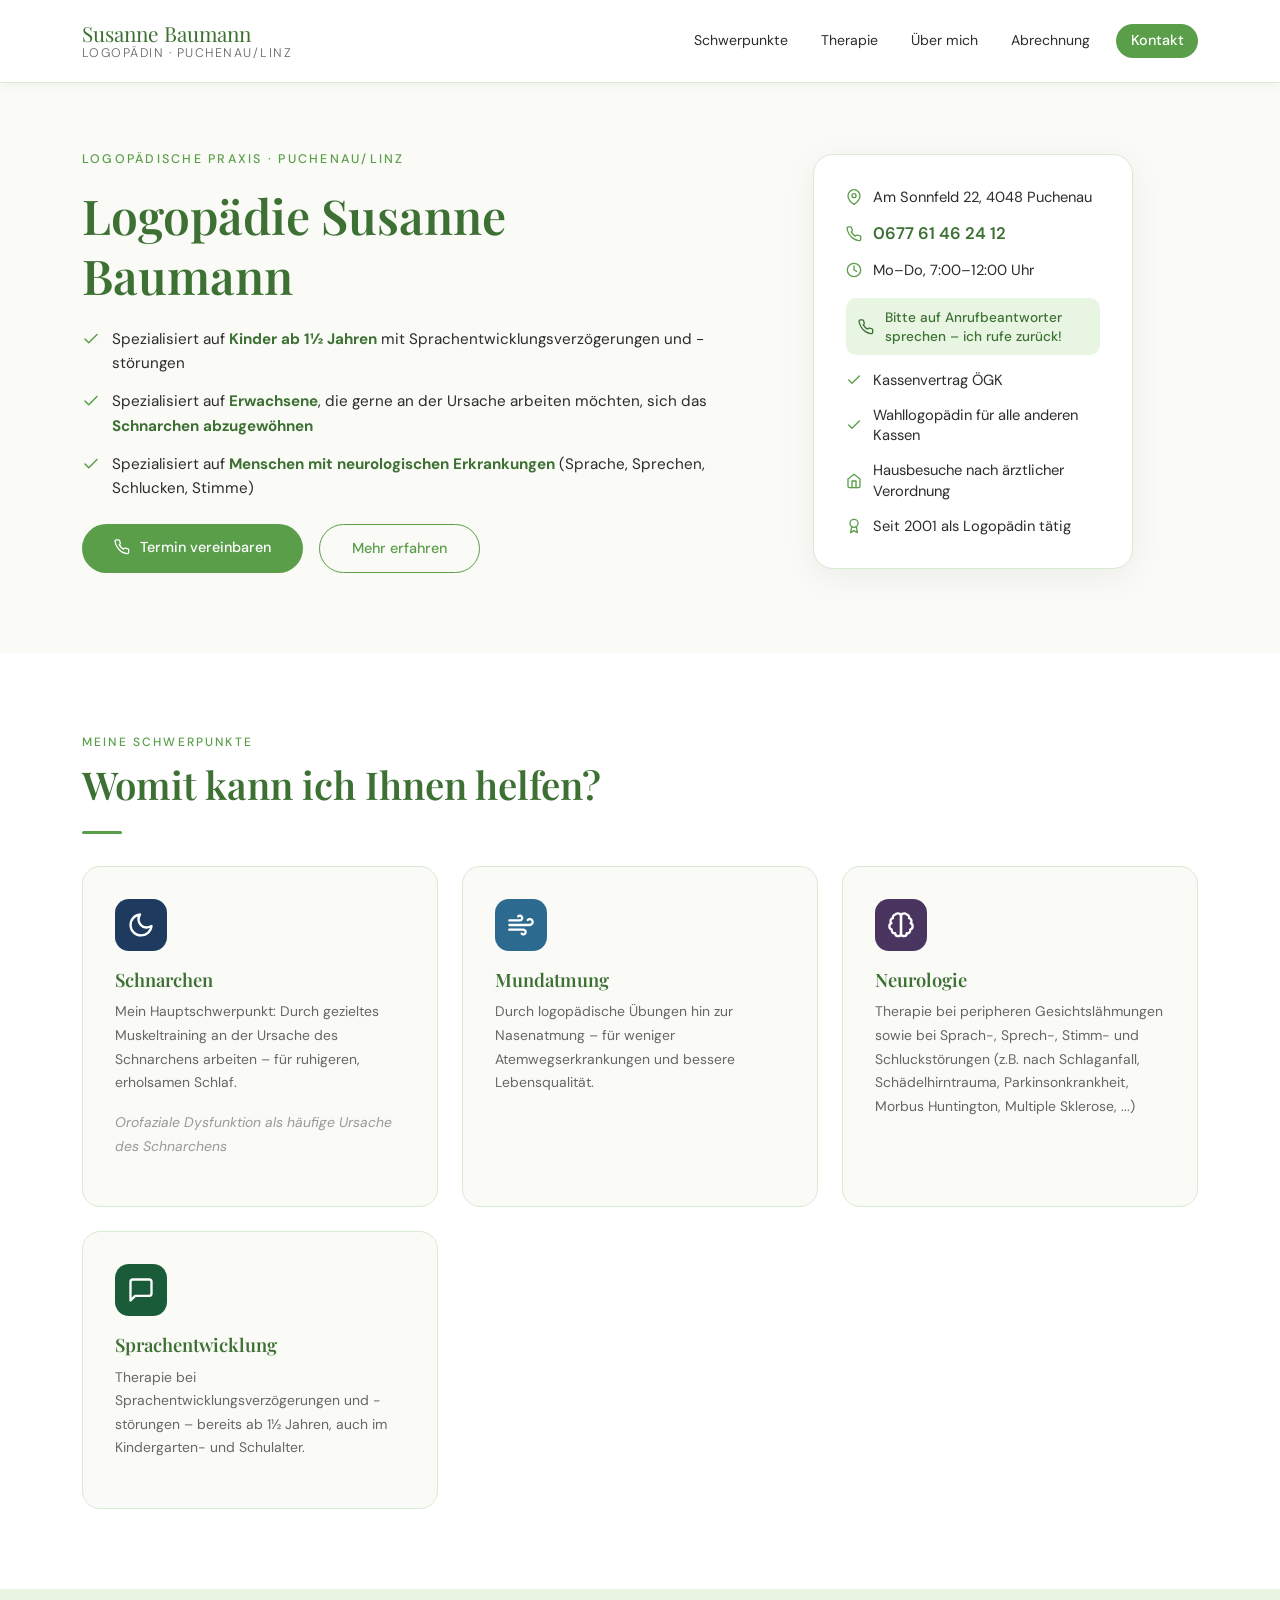
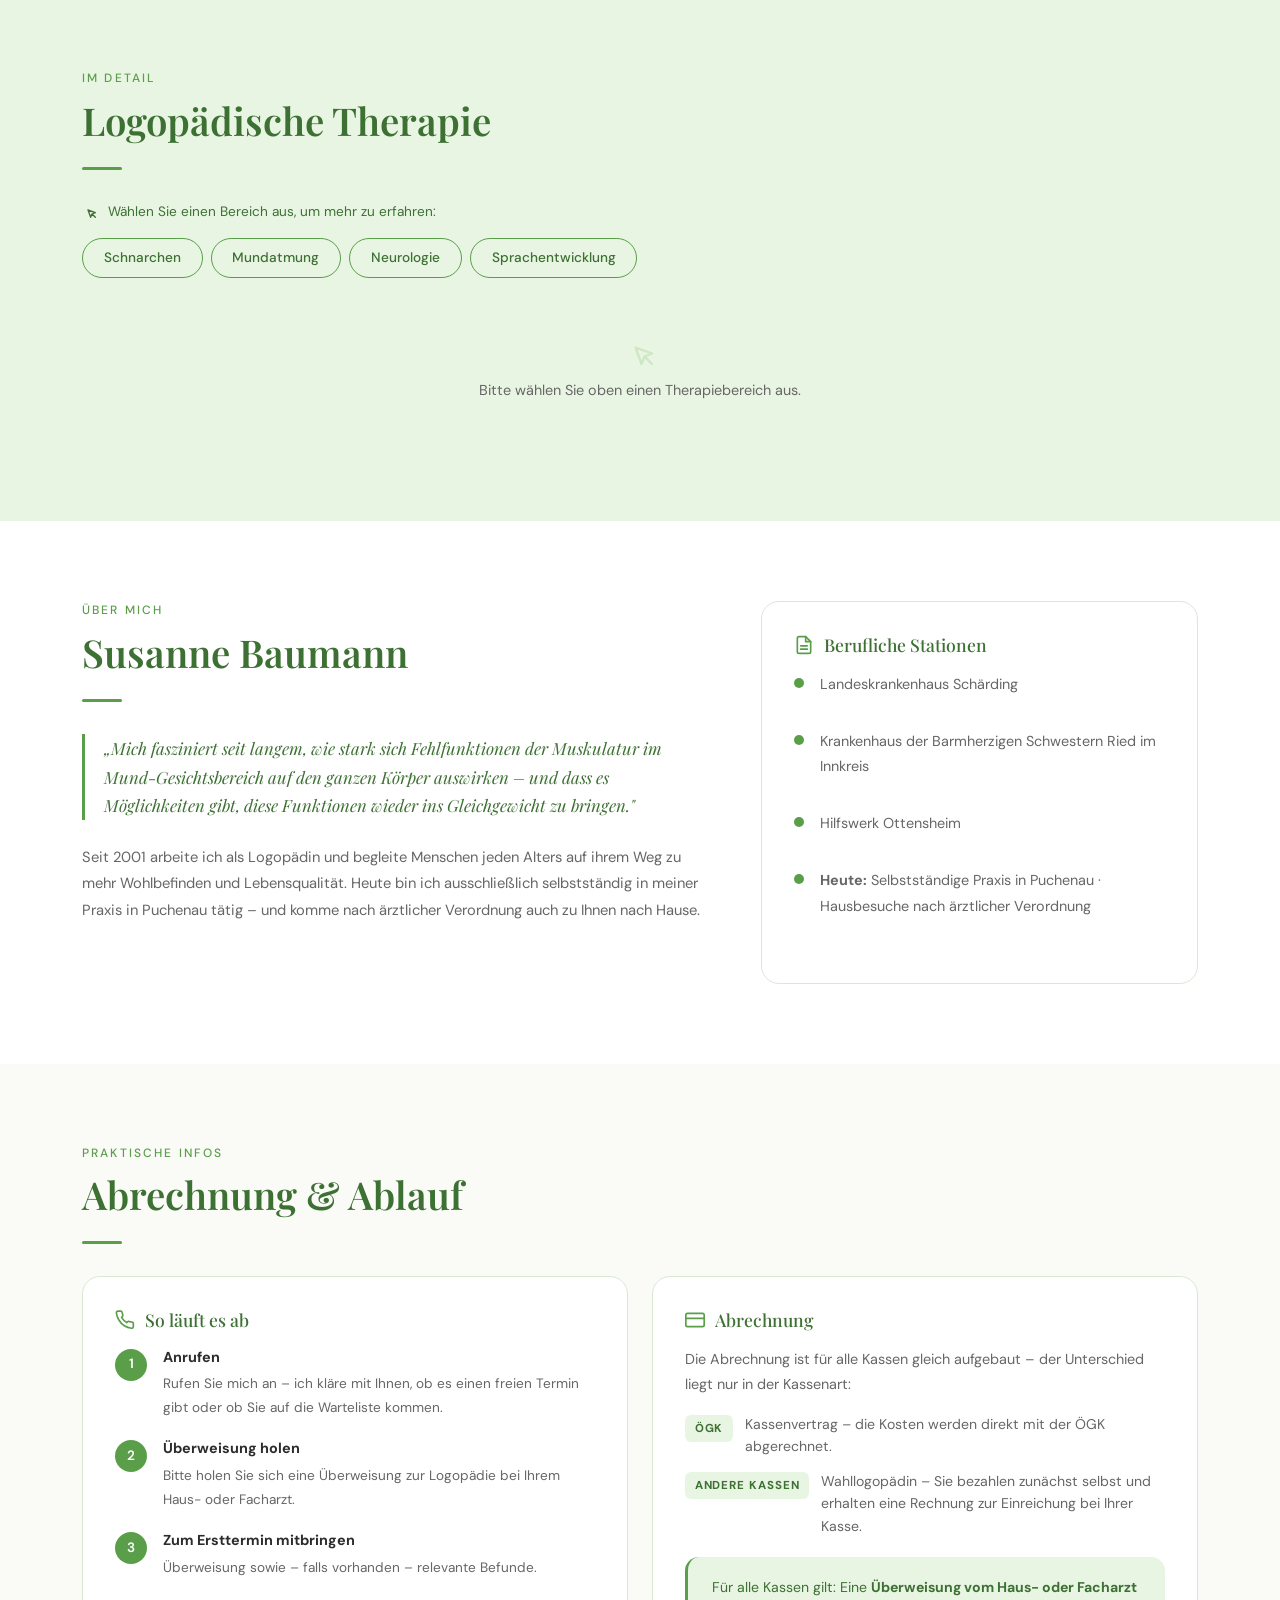
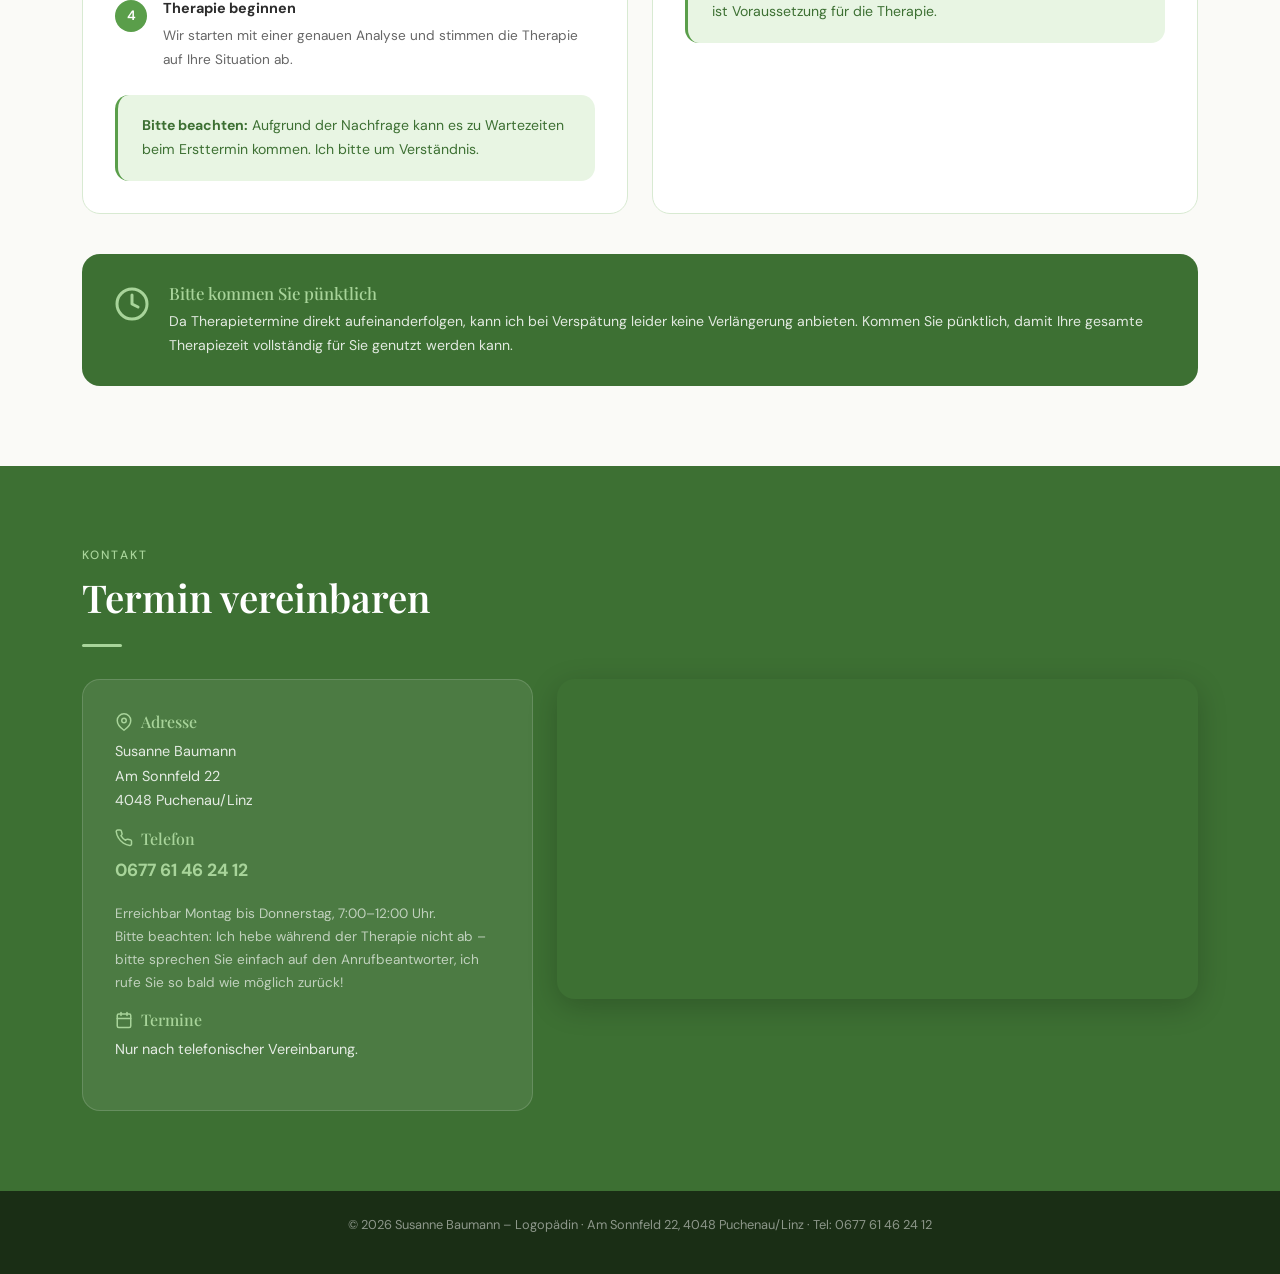
==== commit 142a36da: "content changes" ====
--- a/index.html
+++ b/index.html
@@ -1,368 +1,555 @@
 <!DOCTYPE html>
 <html lang="de">
+
 <head>
   <meta charset="UTF-8" />
-  <meta name="viewport" content="width=device-width, initial-scale=1.0"/>
+  <meta name="viewport" content="width=device-width, initial-scale=1.0" />
   <title>Susanne Baumann – Logopädin | Puchenau/Linz</title>
-  <link href="https://cdnjs.cloudflare.com/ajax/libs/bootstrap/5.3.2/css/bootstrap.min.css" rel="stylesheet"/>
-  <link href="https://fonts.googleapis.com/css2?family=Playfair+Display:ital,wght@0,400;0,600;1,400&family=DM+Sans:wght@300;400;500&display=swap" rel="stylesheet"/>
-  <link href="style.css" rel="stylesheet"/>
+  <link href="https://cdnjs.cloudflare.com/ajax/libs/bootstrap/5.3.2/css/bootstrap.min.css" rel="stylesheet" />
+  <link
+    href="https://fonts.googleapis.com/css2?family=Playfair+Display:ital,wght@0,400;0,600;1,400&family=DM+Sans:wght@300;400;500&display=swap"
+    rel="stylesheet" />
+  <link href="style.css" rel="stylesheet" />
 </head>
+
 <body>
 
-<nav class="navbar navbar-expand-lg">
-  <div class="container">
-    <a class="navbar-brand" href="#start">Susanne Baumann<span>Logopädin · Puchenau/Linz</span></a>
-    <button class="navbar-toggler" type="button" data-bs-toggle="collapse" data-bs-target="#navMenu" aria-label="Navigation">
-      <span class="navbar-toggler-icon"></span>
-    </button>
-    <div class="collapse navbar-collapse justify-content-end" id="navMenu">
-      <ul class="navbar-nav gap-1">
-        <li class="nav-item"><a class="nav-link" href="#schwerpunkte">Schwerpunkte</a></li>
-        <li class="nav-item"><a class="nav-link" href="#leistungen">Therapie</a></li>
-        <li class="nav-item"><a class="nav-link" href="#about">Über mich</a></li>
-        <li class="nav-item"><a class="nav-link" href="#abrechnung">Abrechnung</a></li>
-        <li class="nav-item"><a class="nav-link btn-primary-green ms-2" href="#kontakt" style="color:white!important">Kontakt</a></li>
-      </ul>
-    </div>
-  </div>
-</nav>
-
-<!-- HERO -->
-<section id="start">
-  <div class="container">
-    <div class="row align-items-center g-4">
-      <div class="col-lg-7 col-md-7">
-        <p class="hero-eyebrow">Logopädische Praxis · Puchenau/Linz</p>
-        <h1 class="hero-title">Logopädie Susanne Baumann</h1>
-        <div class="hero-points">
-          <div class="hero-point">
-            <svg viewBox="0 0 24 24" fill="none" stroke="currentColor" stroke-width="2" stroke-linecap="round" stroke-linejoin="round"><polyline points="20 6 9 17 4 12"/></svg>
-            <span>Spezialisiert auf <strong>Kinder ab 1½ Jahren</strong> mit Sprachentwicklungsverzögerungen und -störungen</span>
-          </div>
-          <div class="hero-point">
-            <svg viewBox="0 0 24 24" fill="none" stroke="currentColor" stroke-width="2" stroke-linecap="round" stroke-linejoin="round"><polyline points="20 6 9 17 4 12"/></svg>
-            <span>Spezialisiert auf <strong>Erwachsene</strong>, die gerne an der Ursache arbeiten möchten, sich das Schnarchen abzugewöhnen</span>
-          </div>
-          <div class="hero-point">
-            <svg viewBox="0 0 24 24" fill="none" stroke="currentColor" stroke-width="2" stroke-linecap="round" stroke-linejoin="round"><polyline points="20 6 9 17 4 12"/></svg>
-            <span>Spezialisiert auf <strong>Menschen mit neurologischen Erkrankungen</strong> (Sprache, Sprechen, Schlucken, Stimme)</span>
-          </div>
-        </div>
-        <div class="d-flex flex-wrap gap-3 mt-4">
-          <a href="#kontakt" class="btn-primary-green">
-            <span class="btn-icon"><svg viewBox="0 0 24 24" fill="none" stroke="currentColor" stroke-width="2" stroke-linecap="round" stroke-linejoin="round"><path d="M22 16.92v3a2 2 0 0 1-2.18 2 19.79 19.79 0 0 1-8.63-3.07A19.5 19.5 0 0 1 4.69 12a19.79 19.79 0 0 1-3.07-8.67A2 2 0 0 1 3.6 1.27h3a2 2 0 0 1 2 1.72c.127.96.361 1.903.7 2.81a2 2 0 0 1-.45 2.11L7.91 8.91a16 16 0 0 0 6.18 6.18l.91-.91a2 2 0 0 1 2.11-.45c.907.339 1.85.573 2.81.7A2 2 0 0 1 22 16.92z"/></svg></span>
-            Termin vereinbaren
+  <nav class="navbar navbar-expand-lg">
+    <div class="container">
+      <a class="navbar-brand" href="#start">Susanne Baumann<span>Logopädin · Puchenau/Linz</span></a>
+      <button class="navbar-toggler" type="button" data-bs-toggle="collapse" data-bs-target="#navMenu"
+        aria-label="Navigation">
+        <span class="navbar-toggler-icon"></span>
+      </button>
+      <div class="collapse navbar-collapse justify-content-end" id="navMenu">
+        <ul class="navbar-nav gap-1">
+          <li class="nav-item"><a class="nav-link" href="#schwerpunkte">Schwerpunkte</a></li>
+          <li class="nav-item"><a class="nav-link" href="#leistungen">Therapie</a></li>
+          <li class="nav-item"><a class="nav-link" href="#about">Über mich</a></li>
+          <li class="nav-item"><a class="nav-link" href="#abrechnung">Abrechnung</a></li>
+          <li class="nav-item"><a class="nav-link btn-primary-green ms-2" href="#kontakt"
+              style="color:white!important">Kontakt</a></li>
+        </ul>
+      </div>
+    </div>
+  </nav>
+
+  <!-- HERO -->
+  <section id="start">
+    <div class="container">
+      <div class="row align-items-center g-4">
+        <div class="col-lg-7 col-md-7">
+          <p class="hero-eyebrow">Logopädische Praxis · Puchenau/Linz</p>
+          <h1 class="hero-title">Logopädie Susanne Baumann</h1>
+          <div class="hero-points">
+            <div class="hero-point">
+              <svg viewBox="0 0 24 24" fill="none" stroke="currentColor" stroke-width="2" stroke-linecap="round"
+                stroke-linejoin="round">
+                <polyline points="20 6 9 17 4 12" />
+              </svg>
+              <span>Spezialisiert auf <strong>Kinder ab 1½ Jahren</strong> mit Sprachentwicklungsverzögerungen und
+                -störungen</span>
+            </div>
+            <div class="hero-point">
+              <svg viewBox="0 0 24 24" fill="none" stroke="currentColor" stroke-width="2" stroke-linecap="round"
+                stroke-linejoin="round">
+                <polyline points="20 6 9 17 4 12" />
+              </svg>
+              <span>Spezialisiert auf <strong>Erwachsene</strong>, die gerne an der Ursache arbeiten möchten, sich das
+                <strong>Schnarchen abzugewöhnen</strong></span>
+            </div>
+            <div class="hero-point">
+              <svg viewBox="0 0 24 24" fill="none" stroke="currentColor" stroke-width="2" stroke-linecap="round"
+                stroke-linejoin="round">
+                <polyline points="20 6 9 17 4 12" />
+              </svg>
+              <span>Spezialisiert auf <strong>Menschen mit neurologischen Erkrankungen</strong> (Sprache, Sprechen,
+                Schlucken, Stimme)</span>
+            </div>
+          </div>
+          <div class="d-flex flex-wrap gap-3 mt-4">
+            <a href="#kontakt" class="btn-primary-green">
+              <span class="btn-icon"><svg viewBox="0 0 24 24" fill="none" stroke="currentColor" stroke-width="2"
+                  stroke-linecap="round" stroke-linejoin="round">
+                  <path
+                    d="M22 16.92v3a2 2 0 0 1-2.18 2 19.79 19.79 0 0 1-8.63-3.07A19.5 19.5 0 0 1 4.69 12a19.79 19.79 0 0 1-3.07-8.67A2 2 0 0 1 3.6 1.27h3a2 2 0 0 1 2 1.72c.127.96.361 1.903.7 2.81a2 2 0 0 1-.45 2.11L7.91 8.91a16 16 0 0 0 6.18 6.18l.91-.91a2 2 0 0 1 2.11-.45c.907.339 1.85.573 2.81.7A2 2 0 0 1 22 16.92z" />
+                </svg></span>
+              Termin vereinbaren
+            </a>
+            <a href="#schwerpunkte" class="btn-outline-green">Mehr erfahren</a>
+          </div>
+        </div>
+        <div class="col-lg-5 col-md-5 d-flex align-items-center justify-content-center">
+          <div class="hero-info-card">
+            <div class="hero-info-item">
+              <span class="info-icon"><svg viewBox="0 0 24 24" fill="none" stroke="currentColor" stroke-width="2"
+                  stroke-linecap="round" stroke-linejoin="round">
+                  <path d="M21 10c0 7-9 13-9 13s-9-6-9-13a9 9 0 0 1 18 0z" />
+                  <circle cx="12" cy="10" r="3" />
+                </svg></span>
+              Am Sonnfeld 22, 4048 Puchenau
+            </div>
+            <div class="hero-info-item">
+              <span class="info-icon"><svg viewBox="0 0 24 24" fill="none" stroke="currentColor" stroke-width="2"
+                  stroke-linecap="round" stroke-linejoin="round">
+                  <path
+                    d="M22 16.92v3a2 2 0 0 1-2.18 2 19.79 19.79 0 0 1-8.63-3.07A19.5 19.5 0 0 1 4.69 12a19.79 19.79 0 0 1-3.07-8.67A2 2 0 0 1 3.6 1.27h3a2 2 0 0 1 2 1.72c.127.96.361 1.903.7 2.81a2 2 0 0 1-.45 2.11L7.91 8.91a16 16 0 0 0 6.18 6.18l.91-.91a2 2 0 0 1 2.11-.45c.907.339 1.85.573 2.81.7A2 2 0 0 1 22 16.92z" />
+                </svg></span>
+              <a href="tel:067761462412">0677 61 46 24 12</a>
+            </div>
+            <div class="hero-info-item">
+              <span class="info-icon"><svg viewBox="0 0 24 24" fill="none" stroke="currentColor" stroke-width="2"
+                  stroke-linecap="round" stroke-linejoin="round">
+                  <circle cx="12" cy="12" r="10" />
+                  <polyline points="12 6 12 12 16 14" />
+                </svg></span>
+              Mo–Do, 7:00–12:00 Uhr
+            </div>
+            <div class="hero-info-item mailbox-hint">
+              <span class="info-icon"><svg viewBox="0 0 24 24" fill="none" stroke="currentColor" stroke-width="2"
+                  stroke-linecap="round" stroke-linejoin="round">
+                  <path
+                    d="M22 16.92v3a2 2 0 0 1-2.18 2 19.79 19.79 0 0 1-8.63-3.07A19.5 19.5 0 0 1 4.69 12a19.79 19.79 0 0 1-3.07-8.67A2 2 0 0 1 3.6 1.27h3a2 2 0 0 1 2 1.72c.127.96.361 1.903.7 2.81a2 2 0 0 1-.45 2.11L7.91 8.91a16 16 0 0 0 6.18 6.18l.91-.91a2 2 0 0 1 2.11-.45c.907.339 1.85.573 2.81.7A2 2 0 0 1 22 16.92z" />
+                </svg></span>
+              Bitte auf Anrufbeantworter sprechen – ich rufe zurück!
+            </div>
+            <div class="hero-info-item">
+              <span class="info-icon"><svg viewBox="0 0 24 24" fill="none" stroke="currentColor" stroke-width="2"
+                  stroke-linecap="round" stroke-linejoin="round">
+                  <polyline points="20 6 9 17 4 12" />
+                </svg></span>
+              Kassenvertrag ÖGK
+            </div>
+            <div class="hero-info-item">
+              <span class="info-icon"><svg viewBox="0 0 24 24" fill="none" stroke="currentColor" stroke-width="2"
+                  stroke-linecap="round" stroke-linejoin="round">
+                  <polyline points="20 6 9 17 4 12" />
+                </svg></span>
+              Wahllogopädin für alle anderen Kassen
+            </div>
+            <div class="hero-info-item">
+              <span class="info-icon"><svg viewBox="0 0 24 24" fill="none" stroke="currentColor" stroke-width="2"
+                  stroke-linecap="round" stroke-linejoin="round">
+                  <path d="M3 9l9-7 9 7v11a2 2 0 0 1-2 2H5a2 2 0 0 1-2-2z" />
+                  <polyline points="9 22 9 12 15 12 15 22" />
+                </svg></span>
+              Hausbesuche nach ärztlicher Verordnung
+            </div>
+            <div class="hero-info-item">
+              <span class="info-icon"><svg viewBox="0 0 24 24" fill="none" stroke="currentColor" stroke-width="2"
+                  stroke-linecap="round" stroke-linejoin="round">
+                  <circle cx="12" cy="8" r="6" />
+                  <path d="M15.477 12.89 17 22l-5-3-5 3 1.523-9.11" />
+                </svg></span>
+              Seit 2001 als Logopädin tätig
+            </div>
+          </div>
+        </div>
+      </div>
+    </div>
+  </section>
+
+  <!-- SCHWERPUNKTE -->
+  <section id="schwerpunkte">
+    <div class="container">
+      <div class="fade-in">
+        <p class="section-label">Meine Schwerpunkte</p>
+        <h2 class="section-title">Womit kann ich Ihnen helfen?</h2>
+        <div class="divider"></div>
+      </div>
+      <div class="row g-4">
+        <div class="col-md-6 col-lg-4 fade-in">
+          <a href="#leistungen" onclick="showTab('schnarchen')" class="service-card">
+            <div class="svc-icon icon-sleep">
+              <svg viewBox="0 0 24 24" fill="none" stroke="white" stroke-width="2" stroke-linecap="round"
+                stroke-linejoin="round">
+                <path d="M21 12.79A9 9 0 1 1 11.21 3 7 7 0 0 0 21 12.79z" />
+              </svg>
+            </div>
+            <h4>Schnarchen</h4>
+            <p>Mein Hauptschwerpunkt: Durch gezieltes Muskeltraining an der Ursache des Schnarchens arbeiten – für
+              ruhigeren, erholsamen Schlaf.</p>
+            <p class="card-sub">Orofaziale Dysfunktion als häufige Ursache des Schnarchens</p>
           </a>
-          <a href="#schwerpunkte" class="btn-outline-green">Mehr erfahren</a>
-        </div>
-      </div>
-      <div class="col-lg-5 col-md-5 d-flex align-items-center justify-content-center">
-        <div class="hero-info-card">
-          <div class="hero-info-item">
-            <span class="info-icon"><svg viewBox="0 0 24 24" fill="none" stroke="currentColor" stroke-width="2" stroke-linecap="round" stroke-linejoin="round"><path d="M21 10c0 7-9 13-9 13s-9-6-9-13a9 9 0 0 1 18 0z"/><circle cx="12" cy="10" r="3"/></svg></span>
-            Am Sonnfeld 22, 4048 Puchenau
-          </div>
-          <div class="hero-info-item">
-            <span class="info-icon"><svg viewBox="0 0 24 24" fill="none" stroke="currentColor" stroke-width="2" stroke-linecap="round" stroke-linejoin="round"><path d="M22 16.92v3a2 2 0 0 1-2.18 2 19.79 19.79 0 0 1-8.63-3.07A19.5 19.5 0 0 1 4.69 12a19.79 19.79 0 0 1-3.07-8.67A2 2 0 0 1 3.6 1.27h3a2 2 0 0 1 2 1.72c.127.96.361 1.903.7 2.81a2 2 0 0 1-.45 2.11L7.91 8.91a16 16 0 0 0 6.18 6.18l.91-.91a2 2 0 0 1 2.11-.45c.907.339 1.85.573 2.81.7A2 2 0 0 1 22 16.92z"/></svg></span>
-            <a href="tel:067761462412">0677 61 46 24 12</a>
-          </div>
-          <div class="hero-info-item">
-            <span class="info-icon"><svg viewBox="0 0 24 24" fill="none" stroke="currentColor" stroke-width="2" stroke-linecap="round" stroke-linejoin="round"><circle cx="12" cy="12" r="10"/><polyline points="12 6 12 12 16 14"/></svg></span>
-            Mo–Do, 7:00–12:00 Uhr
-          </div>
-          <div class="hero-info-item mailbox-hint">
-            <span class="info-icon"><svg viewBox="0 0 24 24" fill="none" stroke="currentColor" stroke-width="2" stroke-linecap="round" stroke-linejoin="round"><path d="M22 16.92v3a2 2 0 0 1-2.18 2 19.79 19.79 0 0 1-8.63-3.07A19.5 19.5 0 0 1 4.69 12a19.79 19.79 0 0 1-3.07-8.67A2 2 0 0 1 3.6 1.27h3a2 2 0 0 1 2 1.72c.127.96.361 1.903.7 2.81a2 2 0 0 1-.45 2.11L7.91 8.91a16 16 0 0 0 6.18 6.18l.91-.91a2 2 0 0 1 2.11-.45c.907.339 1.85.573 2.81.7A2 2 0 0 1 22 16.92z"/></svg></span>
-            Bitte auf Anrufbeantworter sprechen – ich rufe zurück!
-          </div>
-          <div class="hero-info-item">
-            <span class="info-icon"><svg viewBox="0 0 24 24" fill="none" stroke="currentColor" stroke-width="2" stroke-linecap="round" stroke-linejoin="round"><polyline points="20 6 9 17 4 12"/></svg></span>
-            Kassenvertrag ÖGK
-          </div>
-          <div class="hero-info-item">
-            <span class="info-icon"><svg viewBox="0 0 24 24" fill="none" stroke="currentColor" stroke-width="2" stroke-linecap="round" stroke-linejoin="round"><path d="M3 9l9-7 9 7v11a2 2 0 0 1-2 2H5a2 2 0 0 1-2-2z"/><polyline points="9 22 9 12 15 12 15 22"/></svg></span>
-            Hausbesuche nach ärztlicher Verordnung
-          </div>
-          <div class="hero-info-item">
-            <span class="info-icon"><svg viewBox="0 0 24 24" fill="none" stroke="currentColor" stroke-width="2" stroke-linecap="round" stroke-linejoin="round"><circle cx="12" cy="8" r="6"/><path d="M15.477 12.89 17 22l-5-3-5 3 1.523-9.11"/></svg></span>
-            Seit 2001 als Logopädin tätig
-          </div>
-        </div>
-      </div>
-    </div>
-  </div>
-</section>
-
-<!-- SCHWERPUNKTE -->
-<section id="schwerpunkte">
-  <div class="container">
-    <div class="fade-in">
-      <p class="section-label">Meine Schwerpunkte</p>
-      <h2 class="section-title">Womit kann ich Ihnen helfen?</h2>
-      <div class="divider"></div>
-    </div>
-    <div class="row g-4">
-      <div class="col-md-6 col-lg-4 fade-in">
-        <a href="#leistungen" onclick="showTab('schnarchen')" class="service-card">
-          <div class="svc-icon icon-sleep">
-            <svg viewBox="0 0 24 24" fill="none" stroke="white" stroke-width="2" stroke-linecap="round" stroke-linejoin="round"><path d="M21 12.79A9 9 0 1 1 11.21 3 7 7 0 0 0 21 12.79z"/></svg>
-          </div>
-          <h4>Schnarchen</h4>
-          <p>Mein Hauptschwerpunkt: Durch gezieltes Muskeltraining an der Ursache des Schnarchens arbeiten – für ruhigeren, erholsamen Schlaf.</p>
-          <p class="card-sub">Orofaziale Dysfunktion als häufige Ursache</p>
-        </a>
-      </div>
-      <div class="col-md-6 col-lg-4 fade-in">
-        <a href="#leistungen" onclick="showTab('mundatmung')" class="service-card">
-          <div class="svc-icon icon-breath">
-            <svg viewBox="0 0 24 24" fill="none" stroke="white" stroke-width="2" stroke-linecap="round" stroke-linejoin="round"><path d="M9.59 4.59A2 2 0 1 1 11 8H2m10.59 11.41A2 2 0 1 0 14 16H2m15.73-8.27A2.5 2.5 0 1 1 19.5 12H2"/></svg>
-          </div>
-          <h4>Mundatmung</h4>
-          <p>Durch logopädische Übungen hin zur Nasenatmung – für weniger Atemwegserkrankungen und bessere Lebensqualität.</p>
-        </a>
-      </div>
-      <div class="col-md-6 col-lg-4 fade-in">
-        <a href="#leistungen" onclick="showTab('neurologie')" class="service-card">
-          <div class="svc-icon icon-neuro">
-            <svg viewBox="0 0 24 24" fill="none" stroke="white" stroke-width="2" stroke-linecap="round" stroke-linejoin="round"><path d="M9.5 2A2.5 2.5 0 0 1 12 4.5v15a2.5 2.5 0 0 1-4.96-.44 2.5 2.5 0 0 1-2.96-3.08 3 3 0 0 1-.34-5.58 2.5 2.5 0 0 1 1.32-4.24 2.5 2.5 0 0 1 1.98-3A2.5 2.5 0 0 1 9.5 2Z"/><path d="M14.5 2A2.5 2.5 0 0 0 12 4.5v15a2.5 2.5 0 0 0 4.96-.44 2.5 2.5 0 0 0 2.96-3.08 3 3 0 0 0 .34-5.58 2.5 2.5 0 0 0-1.32-4.24 2.5 2.5 0 0 0-1.98-3A2.5 2.5 0 0 0 14.5 2Z"/></svg>
-          </div>
-          <h4>Neurologie</h4>
-          <p>Therapie bei Sprach-, Sprech-, Stimm- und Schluckstörungen sowie peripheren Gesichtslähmungen nach Schlaganfall, Parkinson u. a.</p>
-        </a>
-      </div>
-      <div class="col-md-6 col-lg-4 fade-in">
-        <a href="#leistungen" onclick="showTab('sprache')" class="service-card">
-          <div class="svc-icon icon-speech">
-            <svg viewBox="0 0 24 24" fill="none" stroke="white" stroke-width="2" stroke-linecap="round" stroke-linejoin="round"><path d="M21 15a2 2 0 0 1-2 2H7l-4 4V5a2 2 0 0 1 2-2h14a2 2 0 0 1 2 2z"/></svg>
-          </div>
-          <h4>Sprachentwicklung</h4>
-          <p>Therapie bei Sprachentwicklungsverzögerungen und -störungen – bereits ab 1½ Jahren, auch im Kindergarten- und Schulalter.</p>
-        </a>
-      </div>
-    </div>
-  </div>
-</section>
-
-<!-- LEISTUNGEN DETAIL -->
-<section id="leistungen">
-  <div class="container">
-    <div class="fade-in">
-      <p class="section-label">Im Detail</p>
-      <h2 class="section-title">Logopädische Therapie</h2>
-      <div class="divider"></div>
-    </div>
-    <div class="tab-hint fade-in">
-      <svg viewBox="0 0 24 24" fill="none" stroke="currentColor" stroke-width="2" stroke-linecap="round" stroke-linejoin="round" width="16" height="16"><path d="M15 15l-2 5L9 9l11 4-5 2zm0 0l5 5"/></svg>
-      Wählen Sie einen Bereich aus, um mehr zu erfahren:
-    </div>
-    <div class="leistung-tabs fade-in">
-      <button class="leistung-tab" data-tab="schnarchen" onclick="showTab('schnarchen')">Schnarchen</button>
-      <button class="leistung-tab" data-tab="mundatmung" onclick="showTab('mundatmung')">Mundatmung</button>
-      <button class="leistung-tab" data-tab="neurologie" onclick="showTab('neurologie')">Neurologie</button>
-      <button class="leistung-tab" data-tab="sprache" onclick="showTab('sprache')">Sprachentwicklung</button>
-    </div>
-    <div id="tab-placeholder">
-      <svg viewBox="0 0 24 24" fill="none" stroke="currentColor" stroke-width="1.5" stroke-linecap="round" stroke-linejoin="round" width="32" height="32" style="display:block;margin:0 auto 0.6rem;opacity:0.4"><path d="M15 15l-2 5L9 9l11 4-5 2zm0 0l5 5"/></svg>
-      Bitte wählen Sie oben einen Therapiebereich aus.
-    </div>
-
-    <div class="leistung-panel fade-in" id="panel-schnarchen">
-      <div class="leistung-content-box">
-        <h3>Schnarchen</h3>
-        <p class="mt-2 mb-3">Schnarchen ist ein weit verbreitetes Problem – laut Studien betrifft es 60–80 % der Männer und 40 % der Frauen über 50. Häufige Ursache ist eine <strong>orofaziale Dysfunktion</strong>: ein muskuläres Ungleichgewicht im Mund-Gesichtsbereich. Die Logopädie setzt genau dort an.</p>
-        <div class="info-grid">
-          <span class="info-label">Ist-Zustand</span><span class="info-val">Unausgeschlafenheit · gestörter Schlaf für den/die Partner(in) · mögliche Atemaussetzer</span>
-          <span class="info-label">Diagnose</span><span class="info-val">Genaue Analyse der Ursache – dann gezielte Abstimmung der Therapie.</span>
-          <span class="info-label">Therapie</span><span class="info-val">Gezieltes Muskeltraining von Zungen-, Lippen- und Rachenmuskulatur. Konsequente Saug-, Gurgel- und Schluckübungen – wie ein Fitnesscenter für den Mund-Rachen-Bereich.</span>
-          <span class="info-label">Ziel</span><span class="info-val">Ruhigerer, erholsamer Schlaf – für Sie und Ihren/Ihre Partner(in).</span>
-        </div>
-        <hr style="border-color:var(--border);margin:2rem 0"/>
-        <p class="mb-3"><strong>Schnarchen entsteht unter anderem durch:</strong></p>
-        <div class="row g-3">
-          <div class="col-md-4"><p style="font-size:0.85rem;color:var(--text-muted)"><strong>Anatomie:</strong><br>Nasenscheidewandverkrümmung · kurzer Unterkiefer · Bandscheibenvorfall im HWS-Bereich</p></div>
-          <div class="col-md-4"><p style="font-size:0.85rem;color:var(--text-muted)"><strong>Weitere Faktoren:</strong><br>Adipositas · Alkohol · manche Medikamente</p></div>
-          <div class="col-md-4"><p style="font-size:0.85rem;color:var(--text-muted)"><strong>Weichteilprobleme:</strong><br>Schlaffer Zungengrund · schlaffe Gaumensegel · Mundatmung</p></div>
-        </div>
-      </div>
-    </div>
-
-    <div class="leistung-panel fade-in" id="panel-mundatmung">
-      <div class="leistung-content-box">
-        <h3>Mundatmung</h3>
-        <p class="mt-2 mb-3">Menschen mit offener Mundhaltung neigen oft auch zum Schnarchen. Die Umstellung auf Nasenatmung ist in jedem Alter möglich und sinnvoll.</p>
-        <div class="info-grid">
-          <span class="info-label">Warum</span><span class="info-val">Die Nasenatmung filtert, befeuchtet und erwärmt die Luft – und schützt vor Atemwegserkrankungen und Mittelohrentzündungen.</span>
-          <span class="info-label">Wie</span><span class="info-val">Logopädische Kau- und Saugübungen zur Herstellung eines Muskelgleichgewichts im Mund-Gesichtsbereich.</span>
-          <span class="info-label">Wann</span><span class="info-val">In jedem Alter möglich – die Umstellung verbessert die Lebensqualität nachhaltig.</span>
-          <span class="info-label">Ziel</span><span class="info-val">Dauerhafte Nasenatmung – auch im Schlaf.</span>
-        </div>
-      </div>
-    </div>
-
-    <div class="leistung-panel fade-in" id="panel-neurologie">
-      <div class="leistung-content-box">
-        <h3>Neurologie</h3>
-        <p class="mt-2 mb-3">Nach neurologischen Erkrankungen können Sprache, Sprechen, Stimme, Atmung, Schlucken und die Mimik beeinträchtigt sein. Logopädie hilft, diese Funktionen gezielt wieder aufzubauen.</p>
-        <div class="info-grid">
-          <span class="info-label">Wann</span><span class="info-val">Nach Schlaganfall, Gehirnblutung, Schädel-Hirn-Trauma, bei Morbus Parkinson, peripheren Gesichtslähmungen u. a.</span>
-          <span class="info-label">Therapiebereiche</span><span class="info-val">Sprachstörungen · Sprechstörungen · Stimmstörungen · Schluckstörungen · periphere Gesichtslähmungen</span>
-          <span class="info-label">Ziel</span><span class="info-val">Bestmögliche Verbesserung der Kommunikation, des Schluckens und der Lebensqualität.</span>
-          <span class="info-label">Wo</span><span class="info-val">In meiner Praxis oder nach ärztlicher Verordnung auch bei Ihnen zu Hause.</span>
-        </div>
-      </div>
-    </div>
-
-    <div class="leistung-panel fade-in" id="panel-sprache">
-      <div class="leistung-content-box">
-        <h3>Sprachentwicklung</h3>
-        <p class="mt-2 mb-3">Manche Kinder brauchen etwas länger, bis die Sprache kommt. Eine frühzeitige logopädische Begleitung kann einen großen Unterschied machen – und ist bereits ab 1½ Jahren möglich.</p>
-        <div class="info-grid">
-          <span class="info-label">Wann</span><span class="info-val">Bei Sprachentwicklungsverzögerungen (Late Talker) – bereits ab 1½ Jahren. Auch bei Sprachentwicklungsstörungen im Kindergarten- und Schulalter.</span>
-          <span class="info-label">Therapie</span><span class="info-val">Spielerische, altersgerechte Förderung in enger Zusammenarbeit mit den Eltern.</span>
-          <span class="info-label">Ziel</span><span class="info-val">Aufbau von Wortschatz, Grammatik und Kommunikationsfähigkeit.</span>
-          <span class="info-label">Wo</span><span class="info-val">In meiner Praxis in Puchenau.</span>
-        </div>
-      </div>
-    </div>
-  </div>
-</section>
-
-<!-- ÜBER MICH -->
-<section id="about">
-  <div class="container">
-    <div class="row g-5 align-items-start">
-      <div class="col-md-7 fade-in">
-        <p class="section-label">Über mich</p>
-        <h2 class="section-title">Susanne Baumann</h2>
+        </div>
+        <div class="col-md-6 col-lg-4 fade-in">
+          <a href="#leistungen" onclick="showTab('mundatmung')" class="service-card">
+            <div class="svc-icon icon-breath">
+              <svg viewBox="0 0 24 24" fill="none" stroke="white" stroke-width="2" stroke-linecap="round"
+                stroke-linejoin="round">
+                <path
+                  d="M9.59 4.59A2 2 0 1 1 11 8H2m10.59 11.41A2 2 0 1 0 14 16H2m15.73-8.27A2.5 2.5 0 1 1 19.5 12H2" />
+              </svg>
+            </div>
+            <h4>Mundatmung</h4>
+            <p>Durch logopädische Übungen hin zur Nasenatmung – für weniger Atemwegserkrankungen und bessere
+              Lebensqualität.</p>
+          </a>
+        </div>
+        <div class="col-md-6 col-lg-4 fade-in">
+          <a href="#leistungen" onclick="showTab('neurologie')" class="service-card">
+            <div class="svc-icon icon-neuro">
+              <svg viewBox="0 0 24 24" fill="none" stroke="white" stroke-width="2" stroke-linecap="round"
+                stroke-linejoin="round">
+                <path
+                  d="M9.5 2A2.5 2.5 0 0 1 12 4.5v15a2.5 2.5 0 0 1-4.96-.44 2.5 2.5 0 0 1-2.96-3.08 3 3 0 0 1-.34-5.58 2.5 2.5 0 0 1 1.32-4.24 2.5 2.5 0 0 1 1.98-3A2.5 2.5 0 0 1 9.5 2Z" />
+                <path
+                  d="M14.5 2A2.5 2.5 0 0 0 12 4.5v15a2.5 2.5 0 0 0 4.96-.44 2.5 2.5 0 0 0 2.96-3.08 3 3 0 0 0 .34-5.58 2.5 2.5 0 0 0-1.32-4.24 2.5 2.5 0 0 0-1.98-3A2.5 2.5 0 0 0 14.5 2Z" />
+              </svg>
+            </div>
+            <h4>Neurologie</h4>
+            <p>Therapie bei peripheren Gesichtslähmungen
+              sowie bei Sprach-, Sprech-, Stimm- und Schluckstörungen (z.B. nach Schlaganfall, Schädelhirntrauma,
+              Parkinsonkrankheit, Morbus Huntington, Multiple Sklerose, ...)</p>
+          </a>
+        </div>
+        <div class="col-md-6 col-lg-4 fade-in">
+          <a href="#leistungen" onclick="showTab('sprache')" class="service-card">
+            <div class="svc-icon icon-speech">
+              <svg viewBox="0 0 24 24" fill="none" stroke="white" stroke-width="2" stroke-linecap="round"
+                stroke-linejoin="round">
+                <path d="M21 15a2 2 0 0 1-2 2H7l-4 4V5a2 2 0 0 1 2-2h14a2 2 0 0 1 2 2z" />
+              </svg>
+            </div>
+            <h4>Sprachentwicklung</h4>
+            <p>Therapie bei Sprachentwicklungsverzögerungen und -störungen – bereits ab 1½ Jahren, auch im Kindergarten-
+              und Schulalter.</p>
+          </a>
+        </div>
+      </div>
+    </div>
+  </section>
+
+  <!-- LEISTUNGEN DETAIL -->
+  <section id="leistungen">
+    <div class="container">
+      <div class="fade-in">
+        <p class="section-label">Im Detail</p>
+        <h2 class="section-title">Logopädische Therapie</h2>
         <div class="divider"></div>
-        <blockquote class="about-quote">„Mich fasziniert seit langem, wie stark sich Fehlfunktionen der Muskulatur im Mund-Gesichtsbereich auf den ganzen Körper auswirken – und dass es Möglichkeiten gibt, diese Funktionen wieder ins Gleichgewicht zu bringen."</blockquote>
-        <p style="font-size:0.92rem;color:var(--text-muted);line-height:1.8">Seit 2001 arbeite ich als Logopädin und begleite Menschen jeden Alters auf ihrem Weg zu mehr Wohlbefinden und Lebensqualität. Heute bin ich ausschließlich selbstständig in meiner Praxis in Puchenau tätig – und komme nach ärztlicher Verordnung auch zu Ihnen nach Hause.</p>
-      </div>
-      <div class="col-md-5 fade-in">
-        <div class="abr-card">
-          <h4 class="card-title-icon">
-            <span class="card-icon"><svg viewBox="0 0 24 24" fill="none" stroke="currentColor" stroke-width="2" stroke-linecap="round" stroke-linejoin="round"><path d="M14 2H6a2 2 0 0 0-2 2v16a2 2 0 0 0 2 2h12a2 2 0 0 0 2-2V8z"/><polyline points="14 2 14 8 20 8"/><line x1="16" y1="13" x2="8" y2="13"/><line x1="16" y1="17" x2="8" y2="17"/></svg></span>
-            Berufliche Stationen
-          </h4>
-          <div class="cv-item"><div class="cv-dot"></div><p>Landeskrankenhaus Schärding</p></div>
-          <div class="cv-item"><div class="cv-dot"></div><p>Krankenhaus der Barmherzigen Schwestern Ried im Innkreis</p></div>
-          <div class="cv-item"><div class="cv-dot"></div><p>Hilfswerk Ottensheim</p></div>
-          <div class="cv-item"><div class="cv-dot"></div><p><strong>Heute:</strong> Selbstständige Praxis in Puchenau · Hausbesuche nach ärztlicher Verordnung</p></div>
-        </div>
-      </div>
-    </div>
-  </div>
-</section>
-
-<!-- ABRECHNUNG -->
-<section id="abrechnung">
-  <div class="container">
-    <div class="fade-in">
-      <p class="section-label">Praktische Infos</p>
-      <h2 class="section-title">Abrechnung & Ablauf</h2>
-      <div class="divider"></div>
-    </div>
-    <div class="row g-4">
-      <div class="col-md-6 fade-in">
-        <div class="abr-card">
-          <h4 class="card-title-icon">
-            <span class="card-icon"><svg viewBox="0 0 24 24" fill="none" stroke="currentColor" stroke-width="2" stroke-linecap="round" stroke-linejoin="round"><path d="M22 16.92v3a2 2 0 0 1-2.18 2 19.79 19.79 0 0 1-8.63-3.07A19.5 19.5 0 0 1 4.69 12a19.79 19.79 0 0 1-3.07-8.67A2 2 0 0 1 3.6 1.27h3a2 2 0 0 1 2 1.72c.127.96.361 1.903.7 2.81a2 2 0 0 1-.45 2.11L7.91 8.91a16 16 0 0 0 6.18 6.18l.91-.91a2 2 0 0 1 2.11-.45c.907.339 1.85.573 2.81.7A2 2 0 0 1 22 16.92z"/></svg></span>
-            So läuft es ab
-          </h4>
-          <div class="abr-step"><div class="abr-num">1</div><div class="abr-text"><strong>Anrufen</strong><span>Rufen Sie mich an – ich kläre mit Ihnen, ob es einen freien Termin gibt oder ob Sie auf die Warteliste kommen.</span></div></div>
-          <div class="abr-step"><div class="abr-num">2</div><div class="abr-text"><strong>Überweisung holen</strong><span>Bitte holen Sie sich eine Überweisung zur Logopädie bei Ihrem Haus- oder Facharzt.</span></div></div>
-          <div class="abr-step"><div class="abr-num">3</div><div class="abr-text"><strong>Zum Ersttermin mitbringen</strong><span>Überweisung sowie – falls vorhanden – relevante Befunde.</span></div></div>
-          <div class="abr-step"><div class="abr-num">4</div><div class="abr-text"><strong>Therapie beginnen</strong><span>Wir starten mit einer genauen Analyse und stimmen die Therapie auf Ihre Situation ab.</span></div></div>
-          <div class="info-box">
-            <strong>Bitte beachten:</strong> Aufgrund der Nachfrage kann es zu Wartezeiten beim Ersttermin kommen. Ich bitte um Verständnis.
-          </div>
-        </div>
-      </div>
-      <div class="col-md-6 fade-in">
-        <div class="abr-card">
-          <h4 class="card-title-icon">
-            <span class="card-icon"><svg viewBox="0 0 24 24" fill="none" stroke="currentColor" stroke-width="2" stroke-linecap="round" stroke-linejoin="round"><rect x="1" y="4" width="22" height="16" rx="2" ry="2"/><line x1="1" y1="10" x2="23" y2="10"/></svg></span>
-            Abrechnung
-          </h4>
-          <p>Die Abrechnung ist für alle Kassen gleich aufgebaut – der Unterschied liegt nur in der Kassenart:</p>
-          <div class="kassen-vergleich">
-            <div class="kasse-item">
-              <div class="kasse-label">ÖGK</div>
-              <div class="kasse-text">Kassenvertrag – die Kosten werden direkt mit der ÖGK abgerechnet.</div>
-            </div>
-            <div class="kasse-item">
-              <div class="kasse-label">Andere Kassen</div>
-              <div class="kasse-text">Wahllogopädin – Sie bezahlen zunächst selbst und erhalten eine Rechnung zur Einreichung bei Ihrer Kasse.</div>
-            </div>
-          </div>
-          <div class="info-box" style="margin-top:1.2rem">
-            Für alle Kassen gilt: Eine <strong>Überweisung vom Haus- oder Facharzt</strong> ist Voraussetzung für die Therapie.
-          </div>
-        </div>
-      </div>
-    </div>
-    <div class="row mt-2">
-      <div class="col-12 fade-in">
-        <div class="puenktlich-box">
-          <span class="puenktlich-icon-svg">
-            <svg viewBox="0 0 24 24" fill="none" stroke="currentColor" stroke-width="2" stroke-linecap="round" stroke-linejoin="round"><circle cx="12" cy="12" r="10"/><polyline points="12 6 12 12 16 14"/></svg>
-          </span>
-          <div>
-            <h5>Bitte kommen Sie pünktlich</h5>
-            <p>Da Therapietermine direkt aufeinanderfolgen, kann ich bei Verspätung leider keine Verlängerung anbieten. Kommen Sie pünktlich, damit Ihre gesamte Therapiezeit vollständig für Sie genutzt werden kann.</p>
-          </div>
-        </div>
-      </div>
-    </div>
-  </div>
-</section>
-
-<!-- KONTAKT -->
-<section id="kontakt">
-  <div class="container">
-    <div class="fade-in">
-      <p class="section-label">Kontakt</p>
-      <h2 class="section-title">Termin vereinbaren</h2>
-      <div class="divider" style="background:var(--green-mid)"></div>
-    </div>
-    <div class="row g-4 align-items-stretch">
-      <div class="col-md-5 fade-in">
-        <div class="kontakt-card h-100">
-          <h5 class="kontakt-h5">
-            <svg viewBox="0 0 24 24" fill="none" stroke="currentColor" stroke-width="2" stroke-linecap="round" stroke-linejoin="round" width="18" height="18"><path d="M21 10c0 7-9 13-9 13s-9-6-9-13a9 9 0 0 1 18 0z"/><circle cx="12" cy="10" r="3"/></svg>
-            Adresse
-          </h5>
-          <p>Susanne Baumann<br>Am Sonnfeld 22<br>4048 Puchenau/Linz</p>
-          <h5 class="kontakt-h5 mt-3">
-            <svg viewBox="0 0 24 24" fill="none" stroke="currentColor" stroke-width="2" stroke-linecap="round" stroke-linejoin="round" width="18" height="18"><path d="M22 16.92v3a2 2 0 0 1-2.18 2 19.79 19.79 0 0 1-8.63-3.07A19.5 19.5 0 0 1 4.69 12a19.79 19.79 0 0 1-3.07-8.67A2 2 0 0 1 3.6 1.27h3a2 2 0 0 1 2 1.72c.127.96.361 1.903.7 2.81a2 2 0 0 1-.45 2.11L7.91 8.91a16 16 0 0 0 6.18 6.18l.91-.91a2 2 0 0 1 2.11-.45c.907.339 1.85.573 2.81.7A2 2 0 0 1 22 16.92z"/></svg>
-            Telefon
-          </h5>
-          <p style="font-size:1.1rem"><a href="tel:067761462412"><strong>0677 61 46 24 12</strong></a></p>
-          <p style="margin-top:0.5rem;font-size:0.85rem;color:rgba(255,255,255,0.65)">
-            Erreichbar Montag bis Donnerstag, 7:00–12:00 Uhr.<br>
-            Bitte beachten: Ich hebe während der Therapie nicht ab – bitte sprechen Sie einfach auf den Anrufbeantworter, ich rufe Sie so bald wie möglich zurück!
-          </p>
-          <h5 class="kontakt-h5 mt-3">
-            <svg viewBox="0 0 24 24" fill="none" stroke="currentColor" stroke-width="2" stroke-linecap="round" stroke-linejoin="round" width="18" height="18"><rect x="3" y="4" width="18" height="18" rx="2" ry="2"/><line x1="16" y1="2" x2="16" y2="6"/><line x1="8" y1="2" x2="8" y2="6"/><line x1="3" y1="10" x2="21" y2="10"/></svg>
-            Termine
-          </h5>
-          <p>Nur nach telefonischer Vereinbarung.</p>
-        </div>
-      </div>
-      <div class="col-md-7 fade-in">
-        <div class="map-wrap">
-          <iframe src="https://www.google.com/maps/embed?pb=!1m18!1m12!1m3!1d2655.5!2d14.2613!3d48.3287!2m3!1f0!2f0!3f0!3m2!1i1024!2i768!4f13.1!3m3!1m2!1s0x477397a81a10a5f3%3A0x8e33cf49f1f30d8c!2sAm%20Sonnfeld%2022%2C%204048%20Puchenau!5e0!3m2!1sde!2sat!4v1712345678901" allowfullscreen="" loading="lazy" referrerpolicy="no-referrer-when-downgrade"></iframe>
-        </div>
-      </div>
-    </div>
-  </div>
-</section>
-
-<footer>
-  <p>© 2026 Susanne Baumann – Logopädin · Am Sonnfeld 22, 4048 Puchenau/Linz · Tel: 0677 61 46 24 12</p>
-</footer>
-
-<script src="https://cdnjs.cloudflare.com/ajax/libs/bootstrap/5.3.2/js/bootstrap.bundle.min.js"></script>
-<script src="script.js"></script>
+      </div>
+      <div class="tab-hint fade-in">
+        <svg viewBox="0 0 24 24" fill="none" stroke="currentColor" stroke-width="2" stroke-linecap="round"
+          stroke-linejoin="round" width="16" height="16">
+          <path d="M15 15l-2 5L9 9l11 4-5 2zm0 0l5 5" />
+        </svg>
+        Wählen Sie einen Bereich aus, um mehr zu erfahren:
+      </div>
+      <div class="leistung-tabs fade-in">
+        <button class="leistung-tab" data-tab="schnarchen" onclick="showTab('schnarchen')">Schnarchen</button>
+        <button class="leistung-tab" data-tab="mundatmung" onclick="showTab('mundatmung')">Mundatmung</button>
+        <button class="leistung-tab" data-tab="neurologie" onclick="showTab('neurologie')">Neurologie</button>
+        <button class="leistung-tab" data-tab="sprache" onclick="showTab('sprache')">Sprachentwicklung</button>
+      </div>
+      <div id="tab-placeholder">
+        <svg viewBox="0 0 24 24" fill="none" stroke="currentColor" stroke-width="1.5" stroke-linecap="round"
+          stroke-linejoin="round" width="32" height="32" style="display:block;margin:0 auto 0.6rem;opacity:0.4">
+          <path d="M15 15l-2 5L9 9l11 4-5 2zm0 0l5 5" />
+        </svg>
+        Bitte wählen Sie oben einen Therapiebereich aus.
+      </div>
+
+      <div class="leistung-panel fade-in" id="panel-schnarchen">
+        <div class="leistung-content-box">
+          <h3>Schnarchen</h3>
+          <p class="mt-2 mb-3">Schnarchen ist ein weit verbreitetes Problem – laut Studien betrifft es 60–80 % der
+            Männer und 40 % der Frauen über 50. Häufige Ursache ist eine <strong>orofaziale Dysfunktion</strong>: ein
+            muskuläres Ungleichgewicht im Mund-Gesichtsbereich. Die Logopädie setzt genau dort an.</p>
+          <div class="info-grid">
+            <span class="info-label">Ist-Zustand</span><span class="info-val">Unausgeschlafenheit · gestörter Schlaf für
+              den/die Partner(in) · mögliche Atemaussetzer</span>
+            <span class="info-label">Diagnose</span><span class="info-val">Genaue Analyse der Ursache – dann gezielte
+              Abstimmung der Therapie.</span>
+            <span class="info-label">Therapie</span><span class="info-val">Gezieltes Muskeltraining von Zungen-, Lippen-
+              und Rachenmuskulatur. Konsequente Saug-, Gurgel- und Schluckübungen – wie ein Fitnesscenter für den
+              Mund-Rachen-Bereich.</span>
+            <span class="info-label">Ziel</span><span class="info-val">Ruhigerer, erholsamer Schlaf – für Sie und
+              Ihren/Ihre Partner(in).</span>
+          </div>
+          <hr style="border-color:var(--border);margin:2rem 0" />
+          <p class="mb-3"><strong>Schnarchen entsteht unter anderem durch:</strong></p>
+          <div class="row g-3">
+            <div class="col-md-4">
+              <p style="font-size:0.85rem;color:var(--text-muted)">
+                <strong>Anatomie:</strong><br>Nasenscheidewandverkrümmung · kurzer Unterkiefer · Bandscheibenvorfall im
+                HWS-Bereich</p>
+            </div>
+            <div class="col-md-4">
+              <p style="font-size:0.85rem;color:var(--text-muted)"><strong>Weitere Faktoren:</strong><br>Adipositas ·
+                Alkohol · manche Medikamente</p>
+            </div>
+            <div class="col-md-4">
+              <p style="font-size:0.85rem;color:var(--text-muted)"><strong>Weichteilprobleme:</strong><br>Schlaffer
+                Zungengrund · schlaffe Gaumensegel · Mundatmung</p>
+            </div>
+          </div>
+        </div>
+      </div>
+
+      <div class="leistung-panel fade-in" id="panel-mundatmung">
+        <div class="leistung-content-box">
+          <h3>Mundatmung</h3>
+          <p class="mt-2 mb-3">Menschen mit offener Mundhaltung neigen oft auch zum Schnarchen. Die Umstellung auf
+            Nasenatmung ist in jedem Alter möglich und sinnvoll.</p>
+          <div class="info-grid">
+            <span class="info-label">Warum</span><span class="info-val">Die Nasenatmung filtert, befeuchtet und erwärmt
+              die Luft – und schützt vor Atemwegserkrankungen und Mittelohrentzündungen.</span>
+            <span class="info-label">Wie</span><span class="info-val">Logopädische Kau- und Saugübungen zur Herstellung
+              eines Muskelgleichgewichts im Mund-Gesichtsbereich.</span>
+            <span class="info-label">Wann</span><span class="info-val">In jedem Alter möglich – die Umstellung
+              verbessert die Lebensqualität nachhaltig.</span>
+            <span class="info-label">Ziel</span><span class="info-val">Dauerhafte Nasenatmung – auch im Schlaf.</span>
+          </div>
+        </div>
+      </div>
+
+      <div class="leistung-panel fade-in" id="panel-neurologie">
+        <div class="leistung-content-box">
+          <h3>Neurologie</h3>
+          <p class="mt-2 mb-3">Nach neurologischen Erkrankungen können Sprache, Sprechen, Stimme, Atmung, Schlucken und
+            die Mimik beeinträchtigt sein. Logopädie hilft, diese Funktionen gezielt wieder aufzubauen.</p>
+          <div class="info-grid">
+            <span class="info-label">Wann</span><span class="info-val">Nach Schlaganfall, Gehirnblutung,
+              Schädel-Hirn-Trauma, bei Morbus Parkinson, peripheren Gesichtslähmungen u. a.</span>
+            <span class="info-label">Therapiebereiche</span><span class="info-val">Sprachstörungen · Sprechstörungen ·
+              Stimmstörungen · Schluckstörungen · periphere Gesichtslähmungen</span>
+            <span class="info-label">Ziel</span><span class="info-val">Bestmögliche Verbesserung der Kommunikation, des
+              Schluckens und der Lebensqualität.</span>
+            <span class="info-label">Wo</span><span class="info-val">In meiner Praxis oder nach ärztlicher Verordnung
+              auch bei Ihnen zu Hause.</span>
+          </div>
+        </div>
+      </div>
+
+      <div class="leistung-panel fade-in" id="panel-sprache">
+        <div class="leistung-content-box">
+          <h3>Sprachentwicklung</h3>
+          <p class="mt-2 mb-3">Manche Kinder brauchen etwas länger, bis die Sprache kommt. Eine frühzeitige logopädische
+            Begleitung kann einen großen Unterschied machen – und ist bereits ab 1½ Jahren möglich.</p>
+          <div class="info-grid">
+            <span class="info-label">Wann</span><span class="info-val">Bei Sprachentwicklungsverzögerungen (Late Talker)
+              – bereits ab 1½ Jahren. Auch bei Sprachentwicklungsstörungen im Kindergarten- und Schulalter.</span>
+            <span class="info-label">Therapie</span><span class="info-val">Spielerische, altersgerechte Förderung in
+              enger Zusammenarbeit mit den Eltern.</span>
+            <span class="info-label">Ziel</span><span class="info-val">Aufbau von Wortschatz, Grammatik und
+              Kommunikationsfähigkeit.</span>
+            <span class="info-label">Wo</span><span class="info-val">In meiner Praxis in Puchenau.</span>
+          </div>
+        </div>
+      </div>
+    </div>
+  </section>
+
+  <!-- ÜBER MICH -->
+  <section id="about">
+    <div class="container">
+      <div class="row g-5 align-items-start">
+        <div class="col-md-7 fade-in">
+          <p class="section-label">Über mich</p>
+          <h2 class="section-title">Susanne Baumann</h2>
+          <div class="divider"></div>
+          <blockquote class="about-quote">„Mich fasziniert seit langem, wie stark sich Fehlfunktionen der Muskulatur im
+            Mund-Gesichtsbereich auf den ganzen Körper auswirken – und dass es Möglichkeiten gibt, diese Funktionen
+            wieder ins Gleichgewicht zu bringen."</blockquote>
+          <p style="font-size:0.92rem;color:var(--text-muted);line-height:1.8">Seit 2001 arbeite ich als Logopädin und
+            begleite Menschen jeden Alters auf ihrem Weg zu mehr Wohlbefinden und Lebensqualität. Heute bin ich
+            ausschließlich selbstständig in meiner Praxis in Puchenau tätig – und komme nach ärztlicher Verordnung auch
+            zu Ihnen nach Hause.</p>
+        </div>
+        <div class="col-md-5 fade-in">
+          <div class="abr-card">
+            <h4 class="card-title-icon">
+              <span class="card-icon"><svg viewBox="0 0 24 24" fill="none" stroke="currentColor" stroke-width="2"
+                  stroke-linecap="round" stroke-linejoin="round">
+                  <path d="M14 2H6a2 2 0 0 0-2 2v16a2 2 0 0 0 2 2h12a2 2 0 0 0 2-2V8z" />
+                  <polyline points="14 2 14 8 20 8" />
+                  <line x1="16" y1="13" x2="8" y2="13" />
+                  <line x1="16" y1="17" x2="8" y2="17" />
+                </svg></span>
+              Berufliche Stationen
+            </h4>
+            <div class="cv-item">
+              <div class="cv-dot"></div>
+              <p>Landeskrankenhaus Schärding</p>
+            </div>
+            <div class="cv-item">
+              <div class="cv-dot"></div>
+              <p>Krankenhaus der Barmherzigen Schwestern Ried im Innkreis</p>
+            </div>
+            <div class="cv-item">
+              <div class="cv-dot"></div>
+              <p>Hilfswerk Ottensheim</p>
+            </div>
+            <div class="cv-item">
+              <div class="cv-dot"></div>
+              <p><strong>Heute:</strong> Selbstständige Praxis in Puchenau · Hausbesuche nach ärztlicher Verordnung</p>
+            </div>
+          </div>
+        </div>
+      </div>
+    </div>
+  </section>
+
+  <!-- ABRECHNUNG -->
+  <section id="abrechnung">
+    <div class="container">
+      <div class="fade-in">
+        <p class="section-label">Praktische Infos</p>
+        <h2 class="section-title">Abrechnung & Ablauf</h2>
+        <div class="divider"></div>
+      </div>
+      <div class="row g-4">
+        <div class="col-md-6 fade-in">
+          <div class="abr-card">
+            <h4 class="card-title-icon">
+              <span class="card-icon"><svg viewBox="0 0 24 24" fill="none" stroke="currentColor" stroke-width="2"
+                  stroke-linecap="round" stroke-linejoin="round">
+                  <path
+                    d="M22 16.92v3a2 2 0 0 1-2.18 2 19.79 19.79 0 0 1-8.63-3.07A19.5 19.5 0 0 1 4.69 12a19.79 19.79 0 0 1-3.07-8.67A2 2 0 0 1 3.6 1.27h3a2 2 0 0 1 2 1.72c.127.96.361 1.903.7 2.81a2 2 0 0 1-.45 2.11L7.91 8.91a16 16 0 0 0 6.18 6.18l.91-.91a2 2 0 0 1 2.11-.45c.907.339 1.85.573 2.81.7A2 2 0 0 1 22 16.92z" />
+                </svg></span>
+              So läuft es ab
+            </h4>
+            <div class="abr-step">
+              <div class="abr-num">1</div>
+              <div class="abr-text"><strong>Anrufen</strong><span>Rufen Sie mich an – ich kläre mit Ihnen, ob es einen
+                  freien Termin gibt oder ob Sie auf die Warteliste kommen.</span></div>
+            </div>
+            <div class="abr-step">
+              <div class="abr-num">2</div>
+              <div class="abr-text"><strong>Überweisung holen</strong><span>Bitte holen Sie sich eine Überweisung zur
+                  Logopädie bei Ihrem Haus- oder Facharzt.</span></div>
+            </div>
+            <div class="abr-step">
+              <div class="abr-num">3</div>
+              <div class="abr-text"><strong>Zum Ersttermin mitbringen</strong><span>Überweisung sowie – falls vorhanden
+                  – relevante Befunde.</span></div>
+            </div>
+            <div class="abr-step">
+              <div class="abr-num">4</div>
+              <div class="abr-text"><strong>Therapie beginnen</strong><span>Wir starten mit einer genauen Analyse und
+                  stimmen die Therapie auf Ihre Situation ab.</span></div>
+            </div>
+            <div class="info-box">
+              <strong>Bitte beachten:</strong> Aufgrund der Nachfrage kann es zu Wartezeiten beim Ersttermin kommen. Ich
+              bitte um Verständnis.
+            </div>
+          </div>
+        </div>
+        <div class="col-md-6 fade-in">
+          <div class="abr-card">
+            <h4 class="card-title-icon">
+              <span class="card-icon"><svg viewBox="0 0 24 24" fill="none" stroke="currentColor" stroke-width="2"
+                  stroke-linecap="round" stroke-linejoin="round">
+                  <rect x="1" y="4" width="22" height="16" rx="2" ry="2" />
+                  <line x1="1" y1="10" x2="23" y2="10" />
+                </svg></span>
+              Abrechnung
+            </h4>
+            <p>Die Abrechnung ist für alle Kassen gleich aufgebaut – der Unterschied liegt nur in der Kassenart:</p>
+            <div class="kassen-vergleich">
+              <div class="kasse-item">
+                <div class="kasse-label">ÖGK</div>
+                <div class="kasse-text">Kassenvertrag – die Kosten werden direkt mit der ÖGK abgerechnet.</div>
+              </div>
+              <div class="kasse-item">
+                <div class="kasse-label">Andere Kassen</div>
+                <div class="kasse-text">Wahllogopädin – Sie bezahlen zunächst selbst und erhalten eine Rechnung zur
+                  Einreichung bei Ihrer Kasse.</div>
+              </div>
+            </div>
+            <div class="info-box" style="margin-top:1.2rem">
+              Für alle Kassen gilt: Eine <strong>Überweisung vom Haus- oder Facharzt</strong> ist Voraussetzung für die
+              Therapie.
+            </div>
+          </div>
+        </div>
+      </div>
+      <div class="row mt-2">
+        <div class="col-12 fade-in">
+          <div class="puenktlich-box">
+            <span class="puenktlich-icon-svg">
+              <svg viewBox="0 0 24 24" fill="none" stroke="currentColor" stroke-width="2" stroke-linecap="round"
+                stroke-linejoin="round">
+                <circle cx="12" cy="12" r="10" />
+                <polyline points="12 6 12 12 16 14" />
+              </svg>
+            </span>
+            <div>
+              <h5>Bitte kommen Sie pünktlich</h5>
+              <p>Da Therapietermine direkt aufeinanderfolgen, kann ich bei Verspätung leider keine Verlängerung
+                anbieten. Kommen Sie pünktlich, damit Ihre gesamte Therapiezeit vollständig für Sie genutzt werden kann.
+              </p>
+            </div>
+          </div>
+        </div>
+      </div>
+    </div>
+  </section>
+
+  <!-- KONTAKT -->
+  <section id="kontakt">
+    <div class="container">
+      <div class="fade-in">
+        <p class="section-label">Kontakt</p>
+        <h2 class="section-title">Termin vereinbaren</h2>
+        <div class="divider" style="background:var(--green-mid)"></div>
+      </div>
+      <div class="row g-4 align-items-stretch">
+        <div class="col-md-5 fade-in">
+          <div class="kontakt-card h-100">
+            <h5 class="kontakt-h5">
+              <svg viewBox="0 0 24 24" fill="none" stroke="currentColor" stroke-width="2" stroke-linecap="round"
+                stroke-linejoin="round" width="18" height="18">
+                <path d="M21 10c0 7-9 13-9 13s-9-6-9-13a9 9 0 0 1 18 0z" />
+                <circle cx="12" cy="10" r="3" />
+              </svg>
+              Adresse
+            </h5>
+            <p>Susanne Baumann<br>Am Sonnfeld 22<br>4048 Puchenau/Linz</p>
+            <h5 class="kontakt-h5 mt-3">
+              <svg viewBox="0 0 24 24" fill="none" stroke="currentColor" stroke-width="2" stroke-linecap="round"
+                stroke-linejoin="round" width="18" height="18">
+                <path
+                  d="M22 16.92v3a2 2 0 0 1-2.18 2 19.79 19.79 0 0 1-8.63-3.07A19.5 19.5 0 0 1 4.69 12a19.79 19.79 0 0 1-3.07-8.67A2 2 0 0 1 3.6 1.27h3a2 2 0 0 1 2 1.72c.127.96.361 1.903.7 2.81a2 2 0 0 1-.45 2.11L7.91 8.91a16 16 0 0 0 6.18 6.18l.91-.91a2 2 0 0 1 2.11-.45c.907.339 1.85.573 2.81.7A2 2 0 0 1 22 16.92z" />
+              </svg>
+              Telefon
+            </h5>
+            <p style="font-size:1.1rem"><a href="tel:067761462412"><strong>0677 61 46 24 12</strong></a></p>
+            <p style="margin-top:0.5rem;font-size:0.85rem;color:rgba(255,255,255,0.65)">
+              Erreichbar Montag bis Donnerstag, 7:00–12:00 Uhr.<br>
+              Bitte beachten: Ich hebe während der Therapie nicht ab – bitte sprechen Sie einfach auf den
+              Anrufbeantworter, ich rufe Sie so bald wie möglich zurück!
+            </p>
+            <h5 class="kontakt-h5 mt-3">
+              <svg viewBox="0 0 24 24" fill="none" stroke="currentColor" stroke-width="2" stroke-linecap="round"
+                stroke-linejoin="round" width="18" height="18">
+                <rect x="3" y="4" width="18" height="18" rx="2" ry="2" />
+                <line x1="16" y1="2" x2="16" y2="6" />
+                <line x1="8" y1="2" x2="8" y2="6" />
+                <line x1="3" y1="10" x2="21" y2="10" />
+              </svg>
+              Termine
+            </h5>
+            <p>Nur nach telefonischer Vereinbarung.</p>
+          </div>
+        </div>
+        <div class="col-md-7 fade-in">
+          <div class="map-wrap">
+            <iframe
+              src="https://www.google.com/maps/embed?pb=!1m18!1m12!1m3!1d2655.5!2d14.2613!3d48.3287!2m3!1f0!2f0!3f0!3m2!1i1024!2i768!4f13.1!3m3!1m2!1s0x477397a81a10a5f3%3A0x8e33cf49f1f30d8c!2sAm%20Sonnfeld%2022%2C%204048%20Puchenau!5e0!3m2!1sde!2sat!4v1712345678901"
+              allowfullscreen="" loading="lazy" referrerpolicy="no-referrer-when-downgrade"></iframe>
+          </div>
+        </div>
+      </div>
+    </div>
+  </section>
+
+  <footer>
+    <p>© 2026 Susanne Baumann – Logopädin · Am Sonnfeld 22, 4048 Puchenau/Linz · Tel: 0677 61 46 24 12</p>
+  </footer>
+
+  <script src="https://cdnjs.cloudflare.com/ajax/libs/bootstrap/5.3.2/js/bootstrap.bundle.min.js"></script>
+  <script src="script.js"></script>
 </body>
-</html>
+
+</html>
